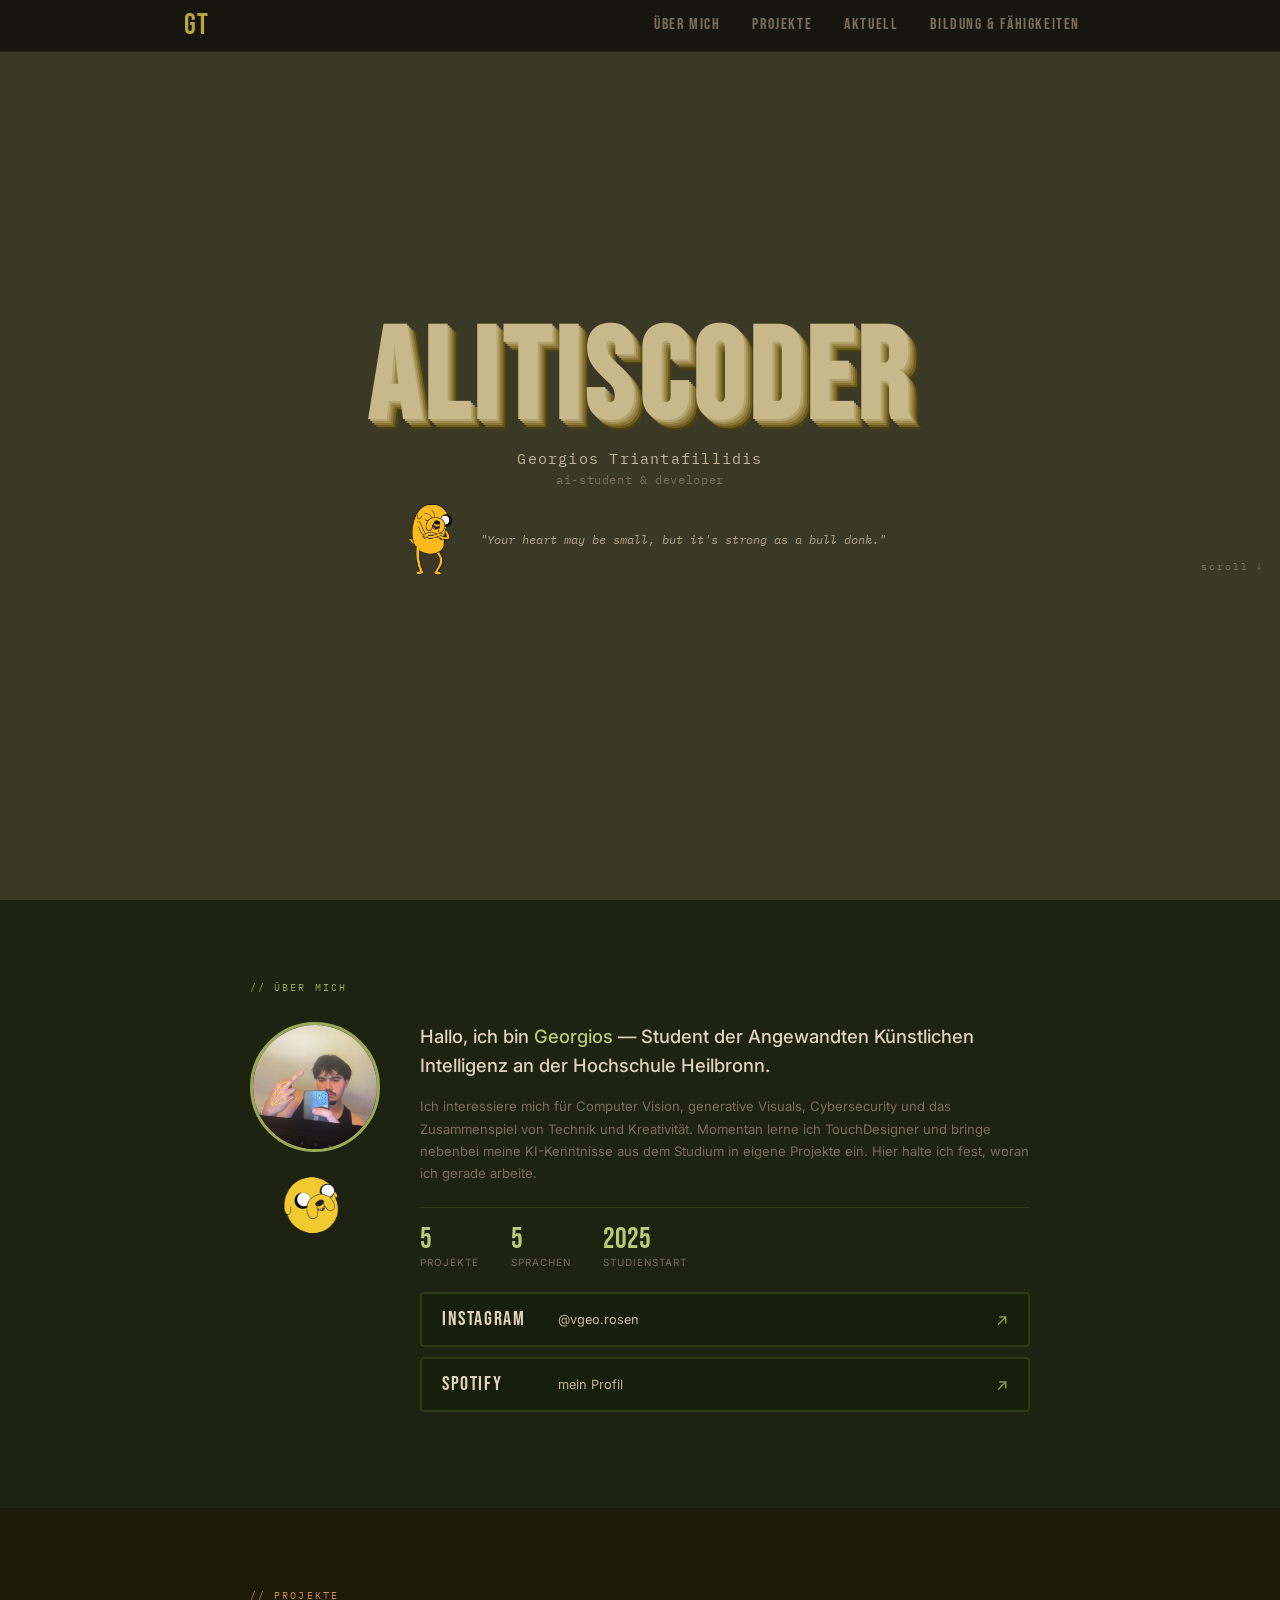
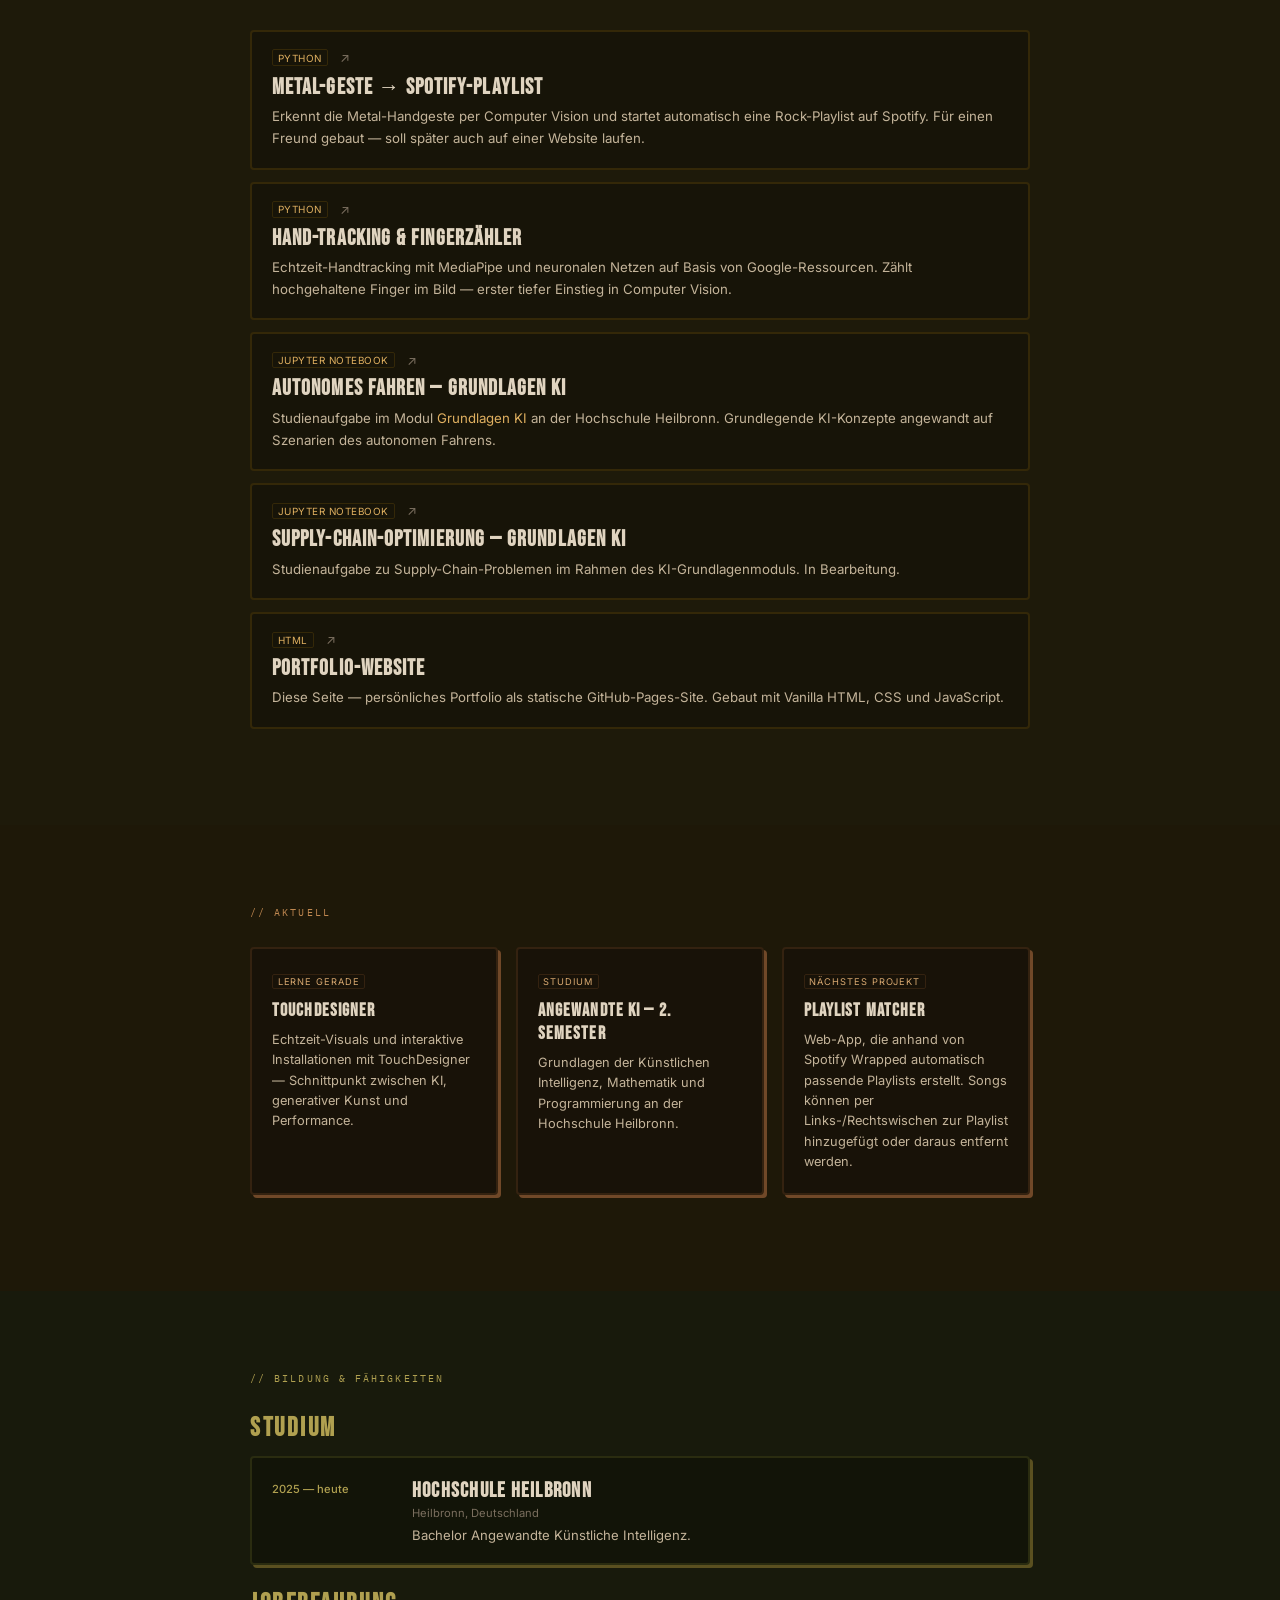
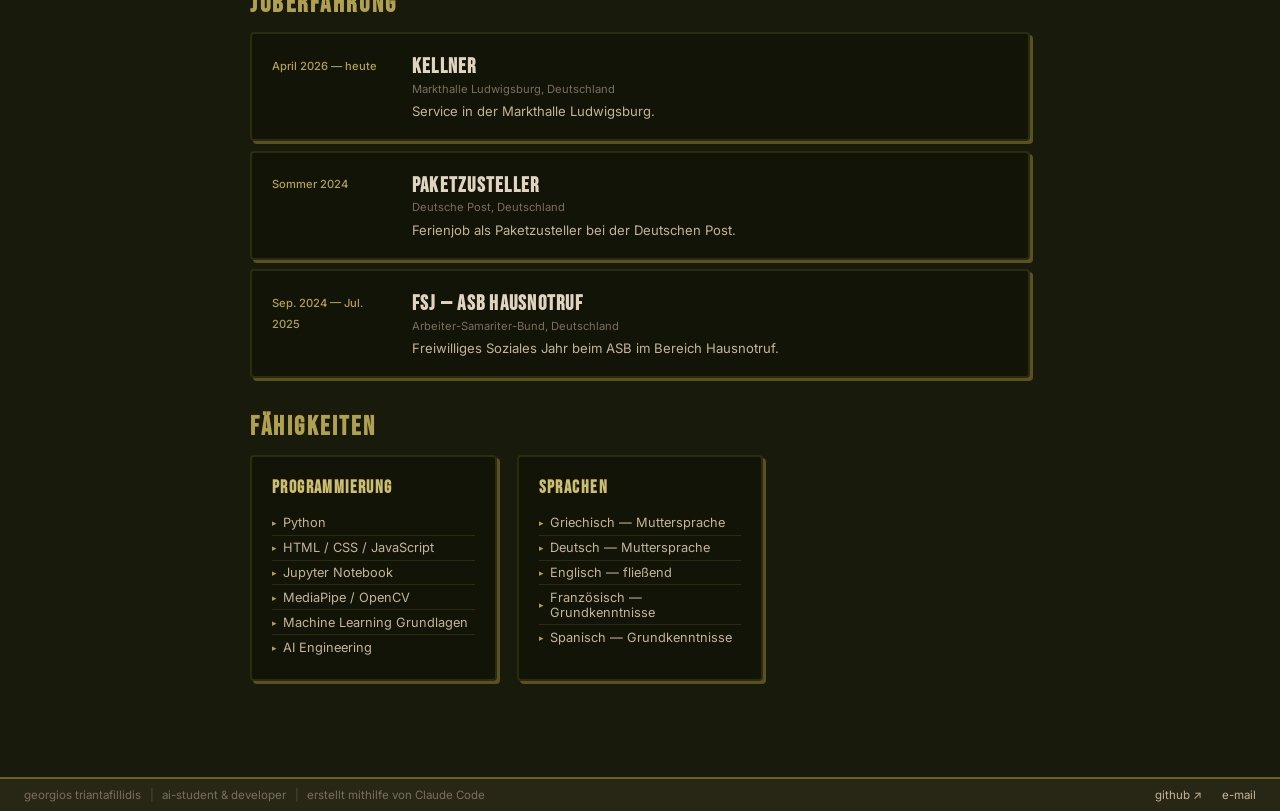
==== index.html @ d6de18a5 "Redesign: scrollable layout, scratch card hero, updated content" ====
<!DOCTYPE html>
<html lang="de">
<head>
  <meta charset="UTF-8" />
  <meta name="viewport" content="width=device-width, initial-scale=1.0" />
  <title>Georgios Triantafillidis</title>
  <link rel="preconnect" href="https://fonts.googleapis.com" />
  <link rel="preconnect" href="https://fonts.gstatic.com" crossorigin />
  <link href="https://fonts.googleapis.com/css2?family=Bebas+Neue&family=Inter:wght@400;500&family=IBM+Plex+Mono:ital,wght@0,400;0,500;1,400&display=swap" rel="stylesheet" />
  <link rel="stylesheet" href="style.css" />
</head>
<body>

  <!-- ── STICKY HEADER ── -->
  <header class="site-header" id="siteHeader">
    <div class="header-inner">
      <a href="#hero" class="header-brand">GT</a>
      <nav class="tab-nav">
        <a href="#about"    class="tab tab-about"    data-section="about">über mich</a>
        <a href="#projects" class="tab tab-projects" data-section="projects">projekte</a>
        <a href="#aktuell"  class="tab tab-aktuell"  data-section="aktuell">aktuell</a>
        <a href="#mehr"     class="tab tab-mehr"     data-section="mehr">Bildung &amp; Fähigkeiten</a>
      </nav>
    </div>
  </header>

  <!-- ── HERO ── -->
  <section class="hero-section" id="hero">
    <canvas class="scratch-canvas" id="scratchCanvas"></canvas>
    <h1 class="monogram">AlitisCoder</h1>
    <div class="hero-info">
      <p class="hero-name">Georgios Triantafillidis</p>
      <p class="hero-role">ai-student &amp; developer</p>
    </div>
    <div class="hero-jake">
      <img src="jake2.png" alt="Jake the Dog" class="jake-hero" />
      <p class="jake-quote" id="jakeQuote"></p>
    </div>
    <div class="scroll-hint">scroll ↓</div>
  </section>

  <!-- ── ÜBER MICH ── -->
  <section class="page-section" id="about" data-theme="about">
    <div class="section-inner">
      <span class="panel-label reveal">// über mich</span>
      <div class="panel-about-body reveal">
        <div class="about-avatar-wrap">
          <img src="IMG_7327.JPG" alt="Georgios Triantafillidis" class="avatar" />
          <img src="jake1.png" alt="Jake the Dog" class="jake-intro" />
        </div>
        <div class="about-text">
          <p class="lead">Hallo, ich bin <em>Georgios</em> — Student der Angewandten Künstlichen Intelligenz an der Hochschule Heilbronn.</p>
          <p class="sub">Ich interessiere mich für Computer Vision, generative Visuals, Cybersecurity und das Zusammenspiel von Technik und Kreativität. Momentan lerne ich TouchDesigner und bringe nebenbei meine KI-Kenntnisse aus dem Studium in eigene Projekte ein. Hier halte ich fest, woran ich gerade arbeite.</p>
          <div class="intro-stats">
            <div class="stat"><span class="stat-n">5</span><span class="stat-l">Projekte</span></div>
            <div class="stat"><span class="stat-n">5</span><span class="stat-l">Sprachen</span></div>
            <div class="stat"><span class="stat-n">2025</span><span class="stat-l">Studienstart</span></div>
          </div>
          <div class="socials-list">
            <a href="https://www.instagram.com/vgeo.rosen/" target="_blank" rel="noopener" class="social-link">
              <span class="social-platform">Instagram</span>
              <span class="social-handle">@vgeo.rosen</span>
              <span class="social-arrow">↗</span>
            </a>
            <a href="https://open.spotify.com/user/toai1z7cfvzip0fawmtq5ohlm" target="_blank" rel="noopener" class="social-link">
              <span class="social-platform">Spotify</span>
              <span class="social-handle">mein Profil</span>
              <span class="social-arrow">↗</span>
            </a>
          </div>
        </div>
      </div>
    </div>
  </section>

  <!-- ── PROJEKTE ── -->
  <section class="page-section" id="projects" data-theme="projects">
    <div class="section-inner">
      <span class="panel-label reveal">// projekte</span>
      <div class="panel-scroll">

        <article class="project reveal">
          <div class="project-meta">
            <span class="lang">Python</span>
            <a href="https://github.com/AlitisCoder/Metal-Gesture-to-Spotify-Playlist" target="_blank" rel="noopener" class="repo-link">↗</a>
          </div>
          <h3>Metal-Geste → Spotify-Playlist</h3>
          <p>Erkennt die Metal-Handgeste per Computer Vision und startet automatisch eine Rock-Playlist auf Spotify. Für einen Freund gebaut — soll später auch auf einer Website laufen.</p>
        </article>

        <article class="project reveal">
          <div class="project-meta">
            <span class="lang">Python</span>
            <a href="https://github.com/AlitisCoder/Hand-Tracking-and-Counting-Finger-held-up" target="_blank" rel="noopener" class="repo-link">↗</a>
          </div>
          <h3>Hand-Tracking &amp; Fingerzähler</h3>
          <p>Echtzeit-Handtracking mit MediaPipe und neuronalen Netzen auf Basis von Google-Ressourcen. Zählt hochgehaltene Finger im Bild — erster tiefer Einstieg in Computer Vision.</p>
        </article>

        <article class="project reveal">
          <div class="project-meta">
            <span class="lang">Jupyter Notebook</span>
            <a href="https://github.com/AlitisCoder/GrundlagenKI-Autonomes-Fahren" target="_blank" rel="noopener" class="repo-link">↗</a>
          </div>
          <h3>Autonomes Fahren — Grundlagen KI</h3>
          <p>Studienaufgabe im Modul <em>Grundlagen KI</em> an der Hochschule Heilbronn. Grundlegende KI-Konzepte angewandt auf Szenarien des autonomen Fahrens.</p>
        </article>

        <article class="project reveal">
          <div class="project-meta">
            <span class="lang">Jupyter Notebook</span>
            <a href="https://github.com/AlitisCoder/Grundlagen-KI-Supply-Chain-Aufgabe-" target="_blank" rel="noopener" class="repo-link">↗</a>
          </div>
          <h3>Supply-Chain-Optimierung — Grundlagen KI</h3>
          <p>Studienaufgabe zu Supply-Chain-Problemen im Rahmen des KI-Grundlagenmoduls. In Bearbeitung.</p>
        </article>

        <article class="project reveal">
          <div class="project-meta">
            <span class="lang">HTML</span>
            <a href="https://github.com/AlitisCoder/AlitisCoder.github.io" target="_blank" rel="noopener" class="repo-link">↗</a>
          </div>
          <h3>Portfolio-Website</h3>
          <p>Diese Seite — persönliches Portfolio als statische GitHub-Pages-Site. Gebaut mit Vanilla HTML, CSS und JavaScript.</p>
        </article>

      </div>
    </div>
  </section>

  <!-- ── AKTUELL ── -->
  <section class="page-section" id="aktuell" data-theme="aktuell">
    <div class="section-inner">
      <span class="panel-label reveal">// aktuell</span>
      <div class="aktuell-grid">

        <div class="aktuell-card reveal">
          <span class="aktuell-badge">lerne gerade</span>
          <h3>TouchDesigner</h3>
          <p>Echtzeit-Visuals und interaktive Installationen mit TouchDesigner — Schnittpunkt zwischen KI, generativer Kunst und Performance.</p>
        </div>

        <div class="aktuell-card reveal">
          <span class="aktuell-badge">studium</span>
          <h3>Angewandte KI — 2. Semester</h3>
          <p>Grundlagen der Künstlichen Intelligenz, Mathematik und Programmierung an der Hochschule Heilbronn.</p>
        </div>

        <div class="aktuell-card reveal">
          <span class="aktuell-badge">nächstes projekt</span>
          <h3>Playlist Matcher</h3>
          <p>Web-App, die anhand von Spotify Wrapped automatisch passende Playlists erstellt. Songs können per Links-/Rechtswischen zur Playlist hinzugefügt oder daraus entfernt werden.</p>
        </div>

      </div>
    </div>
  </section>

  <!-- ── MEHR ── -->
  <section class="page-section" id="mehr" data-theme="mehr">
    <div class="section-inner">
      <span class="panel-label reveal">// bildung &amp; fähigkeiten</span>

      <h2 class="section-title reveal">studium</h2>
      <div class="edu-entry reveal">
        <div class="edu-left"><span class="edu-year">2025 — heute</span></div>
        <div class="edu-right">
          <strong>Hochschule Heilbronn</strong>
          <span class="edu-location">Heilbronn, Deutschland</span>
          <p>Bachelor Angewandte Künstliche Intelligenz.</p>
        </div>
      </div>

      <h2 class="section-title reveal">joberfahrung</h2>
      <div class="job-list">

        <div class="edu-entry reveal">
          <div class="edu-left"><span class="edu-year">April 2026 — heute</span></div>
          <div class="edu-right">
            <strong>Kellner</strong>
            <span class="edu-location">Markthalle Ludwigsburg, Deutschland</span>
            <p>Service in der Markthalle Ludwigsburg.</p>
          </div>
        </div>

        <div class="edu-entry reveal">
          <div class="edu-left"><span class="edu-year">Sommer 2024</span></div>
          <div class="edu-right">
            <strong>Paketzusteller</strong>
            <span class="edu-location">Deutsche Post, Deutschland</span>
            <p>Ferienjob als Paketzusteller bei der Deutschen Post.</p>
          </div>
        </div>

        <div class="edu-entry reveal">
          <div class="edu-left"><span class="edu-year">Sep. 2024 — Jul. 2025</span></div>
          <div class="edu-right">
            <strong>FSJ — ASB Hausnotruf</strong>
            <span class="edu-location">Arbeiter-Samariter-Bund, Deutschland</span>
            <p>Freiwilliges Soziales Jahr beim ASB im Bereich Hausnotruf.</p>
          </div>
        </div>

      </div>

      <h2 class="section-title reveal">fähigkeiten</h2>
      <div class="skills-grid">
        <div class="skill-group reveal">
          <h4>programmierung</h4>
          <ul>
            <li>Python</li>
            <li>HTML / CSS / JavaScript</li>
            <li>Jupyter Notebook</li>
            <li>MediaPipe / OpenCV</li>
            <li>Machine Learning Grundlagen</li>
            <li>AI Engineering</li>
          </ul>
        </div>
        <div class="skill-group reveal">
          <h4>sprachen</h4>
          <ul>
            <li>Griechisch — Muttersprache</li>
            <li>Deutsch — Muttersprache</li>
            <li>Englisch — fließend</li>
            <li>Französisch — Grundkenntnisse</li>
            <li>Spanisch — Grundkenntnisse</li>
          </ul>
        </div>
      </div>

    </div>
  </section>

  <!-- ── FOOTER ── -->
  <footer class="site-footer">
    <span class="footer-name">georgios triantafillidis <span class="sep">|</span> ai-student &amp; developer <span class="sep">|</span> erstellt mithilfe von Claude Code</span>
    <div class="footer-links">
      <a href="https://github.com/AlitisCoder" target="_blank" rel="noopener">github ↗</a>
      <a href="mailto:geotrianta145@gmail.com">e-mail</a>
    </div>
  </footer>

  <script>
    // ── Scratch card ──
    const canvas  = document.getElementById('scratchCanvas');
    const ctx     = canvas.getContext('2d');
    let scratching = false;

    function resizeCanvas() {
      const hero = canvas.parentElement;
      canvas.width  = hero.offsetWidth;
      canvas.height = hero.offsetHeight;
      ctx.fillStyle = '#3b3925';
      ctx.fillRect(0, 0, canvas.width, canvas.height);
    }

    resizeCanvas();
    window.addEventListener('resize', resizeCanvas);

    function scratch(x, y) {
      ctx.globalCompositeOperation = 'destination-out';
      ctx.beginPath();
      ctx.arc(x, y, 38, 0, Math.PI * 2);
      ctx.fill();
    }

    function getPos(e) {
      const r = canvas.getBoundingClientRect();
      if (e.touches) return { x: e.touches[0].clientX - r.left, y: e.touches[0].clientY - r.top };
      return { x: e.clientX - r.left, y: e.clientY - r.top };
    }

    canvas.addEventListener('mousedown',  e => { scratching = true;  scratch(...Object.values(getPos(e))); });
    canvas.addEventListener('mousemove',  e => { if (scratching) scratch(...Object.values(getPos(e))); });
    canvas.addEventListener('mouseup',    () => scratching = false);
    canvas.addEventListener('mouseleave', () => scratching = false);
    canvas.addEventListener('touchstart', e => { e.preventDefault(); scratching = true;  scratch(...Object.values(getPos(e))); }, { passive: false });
    canvas.addEventListener('touchmove',  e => { e.preventDefault(); if (scratching) scratch(...Object.values(getPos(e))); }, { passive: false });
    canvas.addEventListener('touchend',   () => scratching = false);

    // ── Jake quotes ──
    const jakeQuotes = [
      "Dude, sucking at something is the first step to being sorta good at something.",
      "To live life you need problems. If you get everything you want the minute you want it, then what's the point of living?",
      "Homies help homies. Always.",
      "Being crazy is hard. You gotta focus on what's real, man.",
      "Bad biscuits make the baker broke, bro.",
      "I love food more than I love people.",
      "Just do whatever you want, man, as long as it comes from the inside.",
      "Now go sit in the corner and think about your life.",
      "Sometimes life is scary and dark. That is why we must find the light.",
      "You don't just read the poetry to understand it, you got to feel it.",
      "Your heart may be small, but it's strong as a bull donk.",
      "I know who I am, and I'll know what I want if and when it ever comes along.",
      "The unknown is where all the fun stuff happens.",
      "Don't be afraid to dream big.",
      "Always stay curious, my friend. The world is a weird and wonderful place.",
      "Sometimes, the best adventures are the ones you didn't plan.",
      "The imagination is a powerful tool. It can take you to places you've never been.",
      "I've always got room for ice cream.",
      "Adventure isn't about the destination; it's about the journey and the friends you make along the way.",
      "Logic is the magic of truth and the skeleton of reality.",
    ];

    let quoteIdx = Math.floor(Math.random() * jakeQuotes.length);
    const quoteEl = document.getElementById('jakeQuote');
    quoteEl.textContent = '"' + jakeQuotes[quoteIdx] + '"';

    quoteEl.addEventListener('click', () => {
      quoteEl.style.opacity = '0';
      setTimeout(() => {
        quoteIdx = (quoteIdx + 1) % jakeQuotes.length;
        quoteEl.textContent = '"' + jakeQuotes[quoteIdx] + '"';
        quoteEl.style.opacity = '1';
      }, 200);
    });

    // ── Header on scroll ──
    const header = document.getElementById('siteHeader');
    window.addEventListener('scroll', () => {
      header.classList.toggle('scrolled', window.scrollY > 40);
    }, { passive: true });

    // ── Active tab on scroll ──
    const sections = document.querySelectorAll('.page-section');
    const tabs = document.querySelectorAll('.tab[data-section]');

    function updateActiveTab() {
      const scrollY = window.scrollY;
      const offset  = header.offsetHeight + 80;
      let current   = '';
      sections.forEach(sec => {
        if (scrollY >= sec.offsetTop - offset) current = sec.id;
      });
      tabs.forEach(tab => tab.classList.toggle('active', tab.dataset.section === current));
    }

    window.addEventListener('scroll', updateActiveTab, { passive: true });

    // ── Scroll reveal ──
    const revealObserver = new IntersectionObserver((entries) => {
      entries.forEach(entry => {
        if (entry.isIntersecting) {
          entry.target.classList.add('visible');
          revealObserver.unobserve(entry.target);
        }
      });
    }, { threshold: 0.1, rootMargin: '0px 0px -40px 0px' });

    // Stagger siblings within each section
    document.querySelectorAll('.section-inner').forEach(inner => {
      inner.querySelectorAll('.reveal').forEach((el, i) => {
        el.style.transitionDelay = (i * 0.07) + 's';
        revealObserver.observe(el);
      });
    });

    // ── Jake click pop ──
    function popEl(el) {
      el.classList.remove('jake-popping');
      void el.offsetWidth;
      el.classList.add('jake-popping');
      el.addEventListener('animationend', () => el.classList.remove('jake-popping'), { once: true });
    }

    document.querySelector('.jake-hero').addEventListener('click', () => popEl(document.querySelector('.jake-hero')));

    const jakePanel = document.querySelector('.jake-intro');
    if (jakePanel) jakePanel.addEventListener('click', () => popEl(jakePanel));

    const avatar = document.querySelector('.avatar');
    if (avatar) {
      avatar.addEventListener('click', () => {
        avatar.classList.remove('avatar-popping');
        void avatar.offsetWidth;
        avatar.classList.add('avatar-popping');
        avatar.addEventListener('animationend', () => avatar.classList.remove('avatar-popping'), { once: true });
      });
    }
  </script>

</body>
</html>
---- style.css ----
/* ── Reset & base ── */
*, *::before, *::after { box-sizing: border-box; margin: 0; padding: 0; }

:root {
  --bg-shell:   #3b3925;
  --bg-footer:  #282716;
  --gold:       #b5a642;
  --gold-light: #d4bc70;
  --gold-dark:  #6b6028;
  --fg:         #e0d4c0;
  --fg-mute:    #c4b49a;
  --fg-dim:     #7a6e5e;
  --border:     #382e18;
  --mono:       'IBM Plex Mono', monospace;
  --display:    'Bebas Neue', sans-serif;
  --body:       'Inter', sans-serif;
  --header-h:   52px;
}

html {
  scroll-behavior: smooth;
  scroll-padding-top: var(--header-h);
}

body {
  font-family: var(--body);
  -webkit-font-smoothing: antialiased;
  background: var(--bg-shell);
}

/* ── Sticky header ── */
.site-header {
  position: sticky;
  top: 0;
  z-index: 100;
  height: var(--header-h);
  background: rgba(17, 15, 10, 0.82);
  backdrop-filter: blur(12px);
  -webkit-backdrop-filter: blur(12px);
  border-bottom: 1px solid rgba(181, 166, 66, 0.12);
  transition: background 0.3s, border-color 0.3s;
}

.site-header.scrolled {
  background: rgba(10, 8, 3, 0.97);
  border-bottom-color: var(--border);
}

.header-inner {
  max-width: 960px;
  margin: 0 auto;
  padding: 0 1.5rem;
  height: 100%;
  display: flex;
  align-items: center;
  justify-content: space-between;
}

.header-brand {
  font-family: var(--display);
  font-size: 1.85rem;
  line-height: 1;
  color: var(--gold);
  text-decoration: none;
  letter-spacing: 0.05em;
  transition: color 0.2s;
}

.header-brand:hover { color: var(--gold-light); }

.tab-nav {
  display: flex;
  align-items: stretch;
  height: 100%;
}

.tab {
  font-family: var(--display);
  font-size: 1rem;
  letter-spacing: 0.1em;
  text-decoration: none;
  padding: 0 1rem;
  color: var(--fg-dim);
  border-bottom: 3px solid transparent;
  display: flex;
  align-items: center;
  transition: color 0.2s, border-color 0.2s;
}

.tab:hover { color: var(--fg); }

.tab-about.active    { color: #9aaa58; border-color: #9aaa58; }
.tab-projects.active { color: #c89040; border-color: #c89040; }
.tab-aktuell.active  { color: #c08850; border-color: #c08850; }
.tab-mehr.active     { color: #b0a050; border-color: #b0a050; }

/* ── Hero section ── */
.hero-section {
  min-height: calc(100vh - var(--header-h));
  background: url('treehouse.jpg') center center / cover no-repeat;
  display: flex;
  flex-direction: column;
  align-items: center;
  justify-content: center;
  gap: 0.6rem;
  padding: 2rem 1rem 4rem;
  text-align: center;
  position: relative;
  cursor: crosshair;
}

.scratch-canvas {
  position: absolute;
  inset: 0;
  width: 100%;
  height: 100%;
  touch-action: none;
}

.hero-section > *:not(.scratch-canvas) {
  position: relative;
  z-index: 1;
}

.monogram {
  font-family: var(--display);
  font-size: clamp(3.2rem, 11vw, 8rem);
  line-height: 0.9;
  letter-spacing: 0.04em;
  color: #c8b88a;
  text-shadow:
    2px  2px 0 #b5a470,
    4px  4px 0 #9e8c52,
    6px  6px 0 #8a7535,
    8px  8px 0 #6b5c20,
    10px 10px 0 #4a3f10;
  user-select: none;
  pointer-events: none;
}

.hero-info {
  display: flex;
  flex-direction: column;
  gap: 0.2rem;
  margin-bottom: 0.4rem;
}

.hero-name {
  font-family: var(--mono);
  font-size: clamp(0.72rem, 2vw, 0.95rem);
  color: var(--fg-mute);
  letter-spacing: 0.08em;
}

.hero-role {
  font-family: var(--mono);
  font-size: clamp(0.6rem, 1.5vw, 0.78rem);
  color: var(--fg-dim);
  letter-spacing: 0.05em;
}

.hero-jake {
  display: flex;
  align-items: center;
  gap: 0.9rem;
  max-width: 520px;
}

.jake-hero {
  width: clamp(48px, 7vw, 72px);
  flex-shrink: 0;
  cursor: pointer;
  animation: float 5s ease-in-out infinite;
  transition: filter 0.2s;
}

.jake-hero:hover { filter: brightness(1.15); }

.jake-quote {
  font-family: var(--mono);
  font-size: clamp(0.6rem, 1.2vw, 0.78rem);
  color: var(--fg-mute);
  font-style: italic;
  line-height: 1.45;
  cursor: pointer;
  transition: opacity 0.2s;
  opacity: 0.85;
  text-align: left;
}

.jake-quote:hover { opacity: 1; }

.scroll-hint {
  position: absolute;
  bottom: 1.5rem;
  left: 50%;
  transform: translateX(-50%);
  font-family: var(--mono);
  font-size: 0.63rem;
  color: var(--fg-dim);
  letter-spacing: 0.18em;
  pointer-events: none;
  animation: bounce-hint 2.5s ease-in-out infinite;
}

@keyframes bounce-hint {
  0%, 100% { transform: translateX(-50%) translateY(0);   opacity: 0.45; }
  50%       { transform: translateX(-50%) translateY(7px); opacity: 0.9;  }
}

/* ── Page sections ── */
.page-section {
  padding: 5rem 1.5rem 6rem;
}

.section-inner {
  max-width: 780px;
  margin: 0 auto;
}

.page-section[data-theme="about"] {
  background: #1e2210;
  --panel-accent:       #9aaa58;
  --panel-accent-light: #baca78;
  --panel-accent-dark:  #4a5420;
  --panel-border:       #2e3818;
  --panel-bg-card:      #171e0c;
}

.page-section[data-theme="projects"] {
  background: #1e1a0a;
  --panel-accent:       #c89040;
  --panel-accent-light: #e0b060;
  --panel-accent-dark:  #6e4e18;
  --panel-border:       #342808;
  --panel-bg-card:      #171408;
}

.page-section[data-theme="aktuell"] {
  background: #1e1808;
  --panel-accent:       #c08850;
  --panel-accent-light: #d8a870;
  --panel-accent-dark:  #704828;
  --panel-border:       #342210;
  --panel-bg-card:      #181208;
}

.page-section[data-theme="mehr"] {
  background: #181a0c;
  --panel-accent:       #b0a050;
  --panel-accent-light: #cebe70;
  --panel-accent-dark:  #5a5020;
  --panel-border:       #2a2c10;
  --panel-bg-card:      #121408;
}

/* ── Footer ── */
.site-footer {
  background: var(--bg-footer);
  border-top: 2px solid var(--gold-dark);
  padding: 0.55rem 1.5rem;
  display: flex;
  align-items: center;
  justify-content: space-between;
  font-size: 0.72rem;
  color: var(--fg-dim);
}

.footer-name .sep { opacity: 0.5; margin: 0 0.35rem; }

.footer-links { display: flex; gap: 1.25rem; }

.footer-links a {
  color: var(--fg-mute);
  text-decoration: none;
  transition: color 0.15s;
}

.footer-links a:hover { color: var(--gold-light); }

/* ── Section label ── */
.panel-label {
  display: block;
  font-size: 0.65rem;
  letter-spacing: 0.2em;
  text-transform: uppercase;
  color: var(--panel-accent);
  margin-bottom: 1.75rem;
  font-family: var(--mono);
}

/* ── About ── */
.panel-about-body {
  display: flex;
  gap: 2.5rem;
  align-items: flex-start;
}

.about-avatar-wrap {
  flex-shrink: 0;
  display: flex;
  flex-direction: column;
  align-items: center;
  gap: 0.75rem;
}

.avatar {
  width: 130px;
  height: 130px;
  object-fit: cover;
  border-radius: 50%;
  border: 3px solid var(--panel-accent);
  cursor: pointer;
  transition: transform 0.2s, border-color 0.2s;
}

.avatar:hover {
  transform: scale(1.07);
  border-color: var(--panel-accent-light);
}

.jake-intro {
  width: 100px;
  cursor: pointer;
  animation: float 5s ease-in-out infinite;
  transition: transform 0.2s;
}

.jake-intro:hover { transform: scale(1.12) rotate(3deg); }

.about-text { flex: 1; }

.lead {
  font-size: 1.15rem;
  line-height: 1.6;
  color: var(--fg);
  font-weight: 500;
  margin-bottom: 0.9rem;
}

.lead em { color: var(--panel-accent-light); font-style: normal; }

.sub {
  font-size: 0.82rem;
  color: var(--fg-dim);
  line-height: 1.7;
}

.intro-stats {
  display: flex;
  gap: 2rem;
  margin-top: 1.4rem;
  padding-top: 1.1rem;
  border-top: 1px solid var(--panel-border);
}

.stat { display: flex; flex-direction: column; gap: 0.1rem; cursor: default; }

.stat-n {
  font-family: var(--display);
  font-size: 1.8rem;
  color: var(--panel-accent-light);
  line-height: 1;
}

.stat-l {
  font-size: 0.62rem;
  color: var(--fg-dim);
  text-transform: uppercase;
  letter-spacing: 0.1em;
}

.socials-list {
  display: flex;
  flex-direction: column;
  gap: 0.6rem;
  margin-top: 1.5rem;
}

.social-link {
  display: flex;
  align-items: center;
  gap: 1rem;
  padding: 0.85rem 1.25rem;
  background: var(--panel-bg-card);
  border: 2px solid var(--panel-border);
  border-radius: 4px;
  text-decoration: none;
  transition: border-color 0.15s, box-shadow 0.15s, transform 0.12s;
}

.social-link:hover {
  border-color: var(--panel-accent);
  box-shadow: 4px 4px 0 var(--panel-accent-dark);
  transform: translate(-1px, -1px);
}

.social-platform {
  font-family: var(--display);
  font-size: 1.25rem;
  letter-spacing: 0.08em;
  color: var(--fg);
  min-width: 100px;
}

.social-handle { font-size: 0.8rem; color: var(--fg-mute); flex: 1; }
.social-arrow  { font-size: 1rem; color: var(--panel-accent); }

/* ── Projects ── */
.panel-scroll { display: flex; flex-direction: column; gap: 0.75rem; }

.project {
  padding: 1.1rem 1.25rem;
  background: var(--panel-bg-card);
  border: 2px solid var(--panel-border);
  border-radius: 4px;
  transition: border-color 0.15s, box-shadow 0.15s, transform 0.12s;
}

.project:hover {
  border-color: var(--panel-accent);
  box-shadow: 4px 4px 0 var(--panel-accent-dark);
  transform: translate(-1px, -1px);
}

.project-meta {
  display: flex;
  align-items: center;
  gap: 0.75rem;
  margin-bottom: 0.5rem;
}

.lang {
  font-size: 0.62rem;
  color: var(--panel-accent-light);
  border: 1px solid var(--panel-border);
  padding: 0.12em 0.5em;
  border-radius: 2px;
  letter-spacing: 0.05em;
  text-transform: uppercase;
}

.repo-link {
  font-size: 0.8rem;
  color: var(--fg-dim);
  text-decoration: none;
  transition: color 0.15s;
}

.repo-link:hover { color: var(--panel-accent-light); }

.project h3 {
  font-family: var(--display);
  font-size: 1.35rem;
  letter-spacing: 0.05em;
  color: var(--fg);
  margin-bottom: 0.4rem;
}

.project p { font-size: 0.83rem; color: var(--fg-mute); line-height: 1.65; }
.project p em { color: var(--panel-accent-light); font-style: normal; }

/* ── Aktuell ── */
.aktuell-grid {
  display: grid;
  grid-template-columns: repeat(auto-fill, minmax(200px, 1fr));
  gap: 1.1rem;
}

.aktuell-card {
  padding: 1.25rem;
  background: var(--panel-bg-card);
  border: 2px solid var(--panel-border);
  border-radius: 4px;
  box-shadow: 3px 3px 0 var(--panel-accent-dark);
  transition: border-color 0.15s, box-shadow 0.15s, transform 0.12s;
}

.aktuell-card:hover {
  border-color: var(--panel-accent);
  box-shadow: 5px 5px 0 var(--panel-accent-dark);
  transform: translate(-1px, -1px);
}

.aktuell-badge {
  display: inline-block;
  font-size: 0.58rem;
  text-transform: uppercase;
  letter-spacing: 0.1em;
  color: var(--panel-accent-light);
  border: 1px solid var(--panel-border);
  padding: 0.12em 0.5em;
  border-radius: 2px;
  margin-bottom: 0.65rem;
}

.aktuell-card h3 {
  font-family: var(--display);
  font-size: 1.15rem;
  color: var(--fg);
  margin-bottom: 0.45rem;
  letter-spacing: 0.06em;
}

.aktuell-card p { font-size: 0.8rem; color: var(--fg-mute); line-height: 1.6; }

/* ── Mehr ── */
.section-title {
  font-family: var(--display);
  font-size: 1.6rem;
  letter-spacing: 0.1em;
  color: var(--panel-accent);
  margin: 1.5rem 0 0.75rem;
}

.section-title:first-child { margin-top: 0; }

.edu-entry {
  display: grid;
  grid-template-columns: 120px 1fr;
  gap: 1.25rem;
  padding: 1.25rem;
  background: var(--panel-bg-card);
  border: 2px solid var(--panel-border);
  border-radius: 4px;
  box-shadow: 3px 3px 0 var(--panel-accent-dark);
  transition: border-color 0.15s, box-shadow 0.15s, transform 0.12s;
  margin-bottom: 0.6rem;
}

.edu-entry:hover {
  border-color: var(--panel-accent);
  box-shadow: 5px 5px 0 var(--panel-accent-dark);
  transform: translate(-1px, -1px);
}

.edu-year {
  font-size: 0.7rem;
  color: var(--panel-accent);
  padding-top: 0.15rem;
  font-weight: 500;
  line-height: 1.4;
}

.edu-right strong {
  display: block;
  font-family: var(--display);
  font-size: 1.3rem;
  letter-spacing: 0.06em;
  color: var(--fg);
  margin-bottom: 0.18rem;
}

.edu-location {
  display: block;
  font-size: 0.7rem;
  color: var(--fg-dim);
  margin-bottom: 0.45rem;
}

.edu-right p { font-size: 0.82rem; color: var(--fg-mute); }

.job-list { display: flex; flex-direction: column; }

.skills-grid {
  display: grid;
  grid-template-columns: repeat(auto-fill, minmax(200px, 1fr));
  gap: 1.25rem;
  margin-top: 0.25rem;
}

.skill-group {
  padding: 1.25rem;
  background: var(--panel-bg-card);
  border: 2px solid var(--panel-border);
  border-radius: 4px;
  box-shadow: 3px 3px 0 var(--panel-accent-dark);
  transition: border-color 0.15s, box-shadow 0.15s, transform 0.12s;
}

.skill-group:hover {
  border-color: var(--panel-accent);
  box-shadow: 5px 5px 0 var(--panel-accent-dark);
  transform: translate(-1px, -1px);
}

.skill-group h4 {
  font-family: var(--display);
  font-size: 1.1rem;
  letter-spacing: 0.08em;
  color: var(--panel-accent-light);
  margin-bottom: 0.8rem;
}

.skill-group ul { list-style: none; }

.skill-group li {
  font-size: 0.8rem;
  color: var(--fg-mute);
  padding: 0.28rem 0;
  border-bottom: 1px solid var(--panel-border);
  display: flex;
  align-items: center;
  gap: 0.4rem;
  transition: color 0.15s, transform 0.12s;
}

.skill-group li:hover { color: var(--panel-accent-light); transform: translateX(4px); }
.skill-group li:last-child { border-bottom: none; }

.skill-group li::before {
  content: '▸';
  color: var(--panel-accent);
  font-size: 0.58rem;
  flex-shrink: 0;
}

/* ── Scroll reveal ── */
.reveal {
  opacity: 0;
  transform: translateY(28px);
  transition: opacity 0.55s ease, transform 0.55s ease;
}

.reveal.visible {
  opacity: 1;
  transform: none;
}

/* ── Animations ── */
@keyframes float {
  0%, 100% { transform: translateY(0)     rotate(-2deg); }
  50%       { transform: translateY(-9px)  rotate(2deg);  }
}

@keyframes jake-pop {
  0%   { transform: translateY(0)     rotate(-2deg) scale(1);    filter: drop-shadow(0 0  0px transparent); }
  18%  { transform: translateY(-36px) rotate( 9deg) scale(1.18); filter: drop-shadow(0 0 10px var(--gold-light)); }
  40%  { transform: translateY(-22px) rotate(-7deg) scale(1.12); filter: drop-shadow(0 0 14px var(--gold-light)); }
  62%  { transform: translateY(-10px) rotate( 4deg) scale(1.06); filter: drop-shadow(0 0  8px var(--gold-light)); }
  80%  { transform: translateY( -4px) rotate(-2deg) scale(1.02); filter: drop-shadow(0 0  4px var(--gold-light)); }
  100% { transform: translateY(0)     rotate(-2deg) scale(1);    filter: drop-shadow(0 0  0px transparent); }
}

@keyframes avatar-pop {
  0%   { transform: scale(1);    border-color: var(--panel-accent); }
  40%  { transform: scale(1.15); border-color: var(--panel-accent-light); }
  70%  { transform: scale(0.97); }
  100% { transform: scale(1);    border-color: var(--panel-accent); }
}

.jake-popping   { animation: jake-pop   0.75s ease-out forwards !important; }
.avatar-popping { animation: avatar-pop 0.6s  ease-out forwards !important; }

/* ── Responsive ── */
@media (max-width: 600px) {
  :root { --header-h: 46px; }

  .tab { padding: 0 0.55rem; font-size: 0.82rem; }
  .header-brand { font-size: 1.5rem; }

  .page-section { padding: 3rem 1rem 4rem; }

  .panel-about-body { flex-direction: column; align-items: center; }
  .about-avatar-wrap { flex-direction: row; }

  .edu-entry { grid-template-columns: 1fr; gap: 0.4rem; }

  .site-footer { font-size: 0.65rem; }
  .footer-links { gap: 0.85rem; }
}
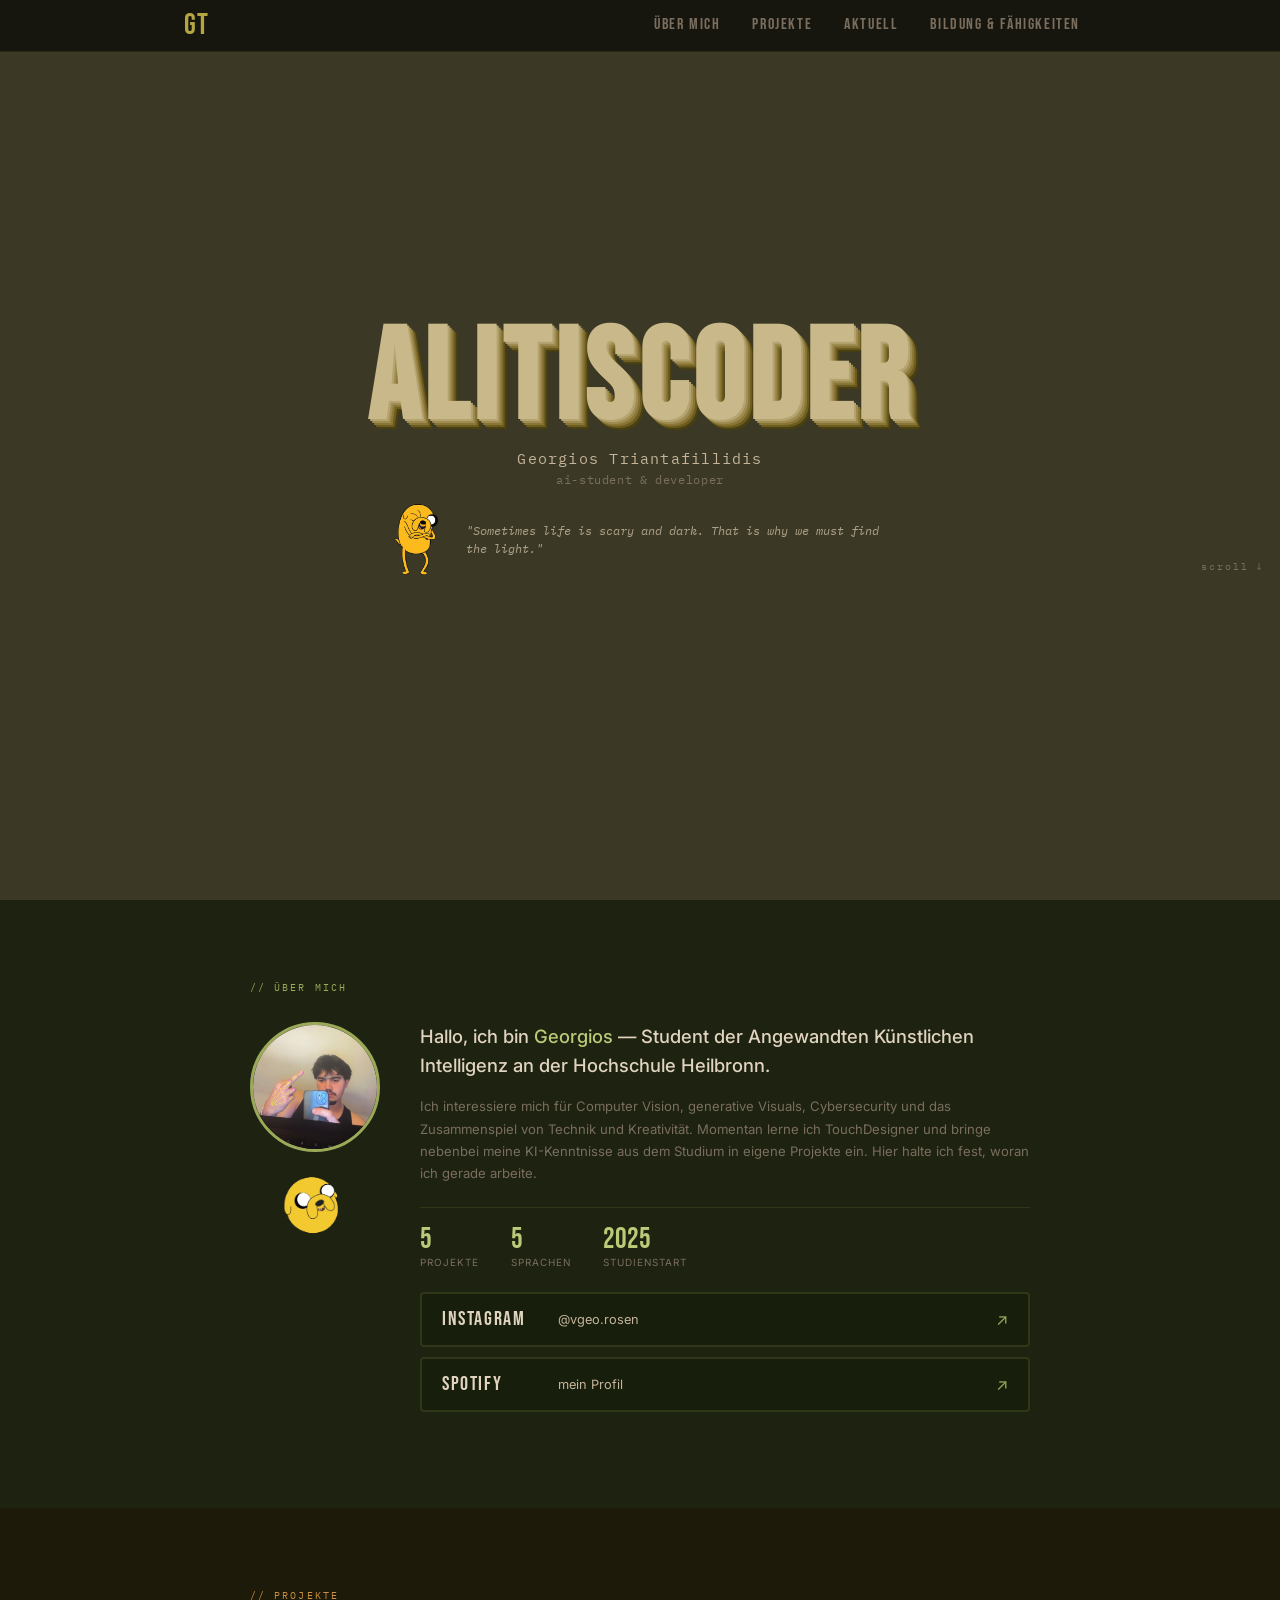
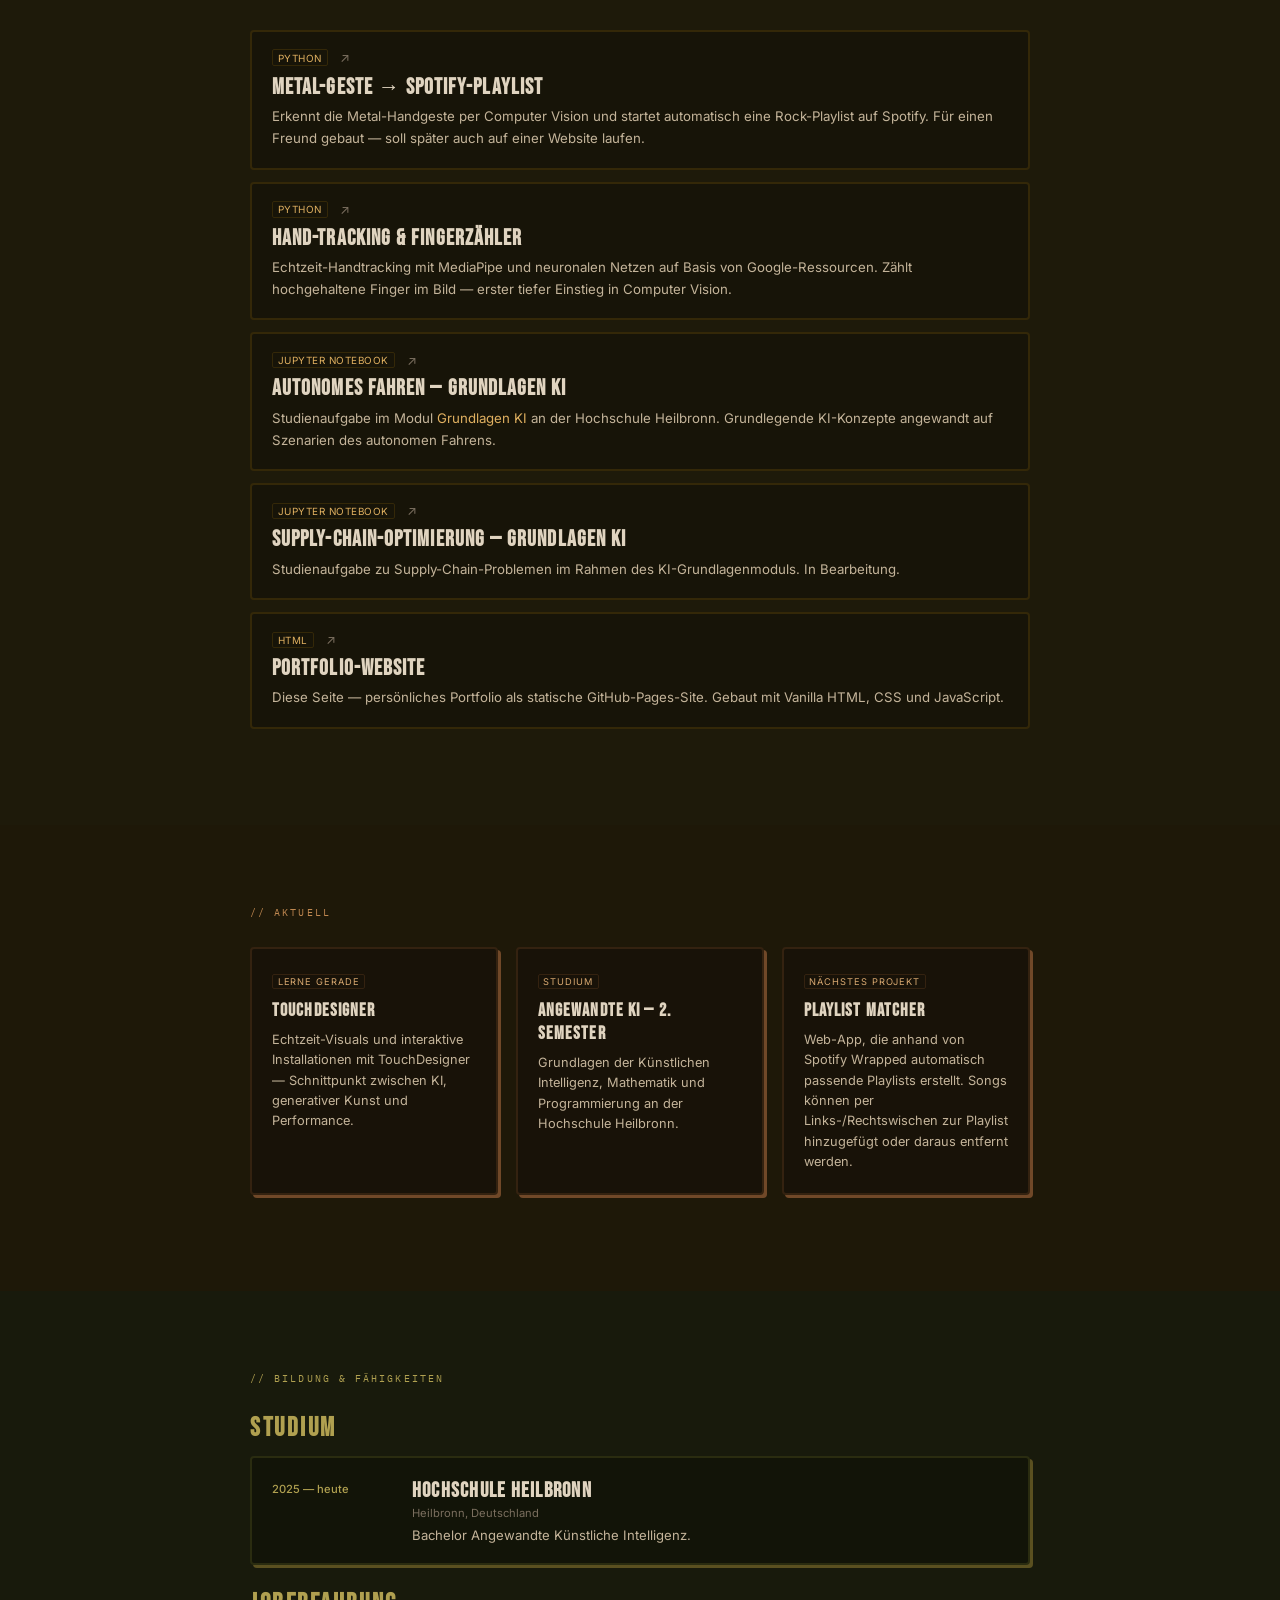
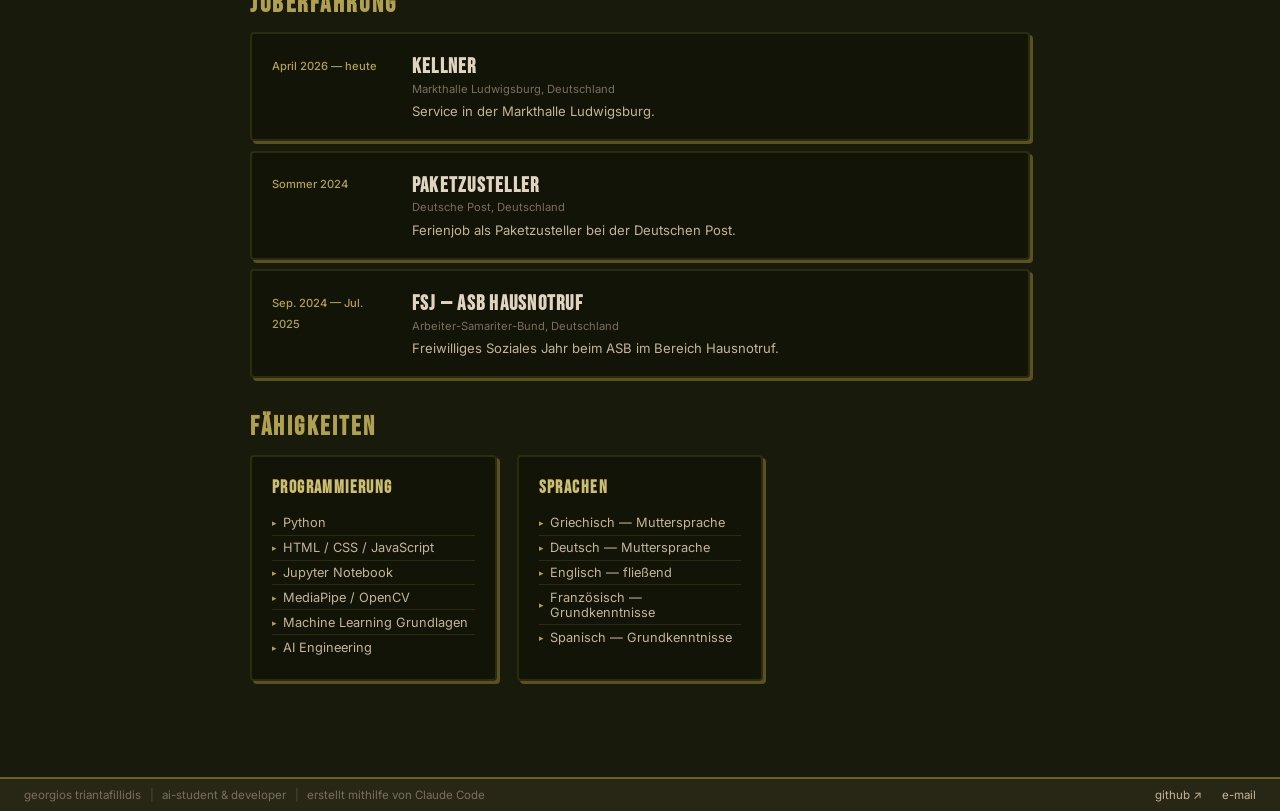
==== commit 925b4758: "Redesign: scrollable layout, scratch card hero, updated content" ====
--- a/index.html
+++ b/index.html
@@ -274,9 +274,31 @@
     canvas.addEventListener('mousemove',  e => { if (scratching) scratch(...Object.values(getPos(e))); });
     canvas.addEventListener('mouseup',    () => scratching = false);
     canvas.addEventListener('mouseleave', () => scratching = false);
-    canvas.addEventListener('touchstart', e => { e.preventDefault(); scratching = true;  scratch(...Object.values(getPos(e))); }, { passive: false });
-    canvas.addEventListener('touchmove',  e => { e.preventDefault(); if (scratching) scratch(...Object.values(getPos(e))); }, { passive: false });
-    canvas.addEventListener('touchend',   () => scratching = false);
+
+    let touchStartX = 0, touchStartY = 0, touchMode = 'unknown';
+
+    canvas.addEventListener('touchstart', e => {
+      const pos = getPos(e);
+      touchStartX = pos.x;
+      touchStartY = pos.y;
+      touchMode   = 'unknown';
+      scratching  = true;
+    }, { passive: true });
+
+    canvas.addEventListener('touchmove', e => {
+      if (!scratching) return;
+      const pos = getPos(e);
+      if (touchMode === 'unknown') {
+        const dx = Math.abs(pos.x - touchStartX);
+        const dy = Math.abs(pos.y - touchStartY);
+        touchMode = dy > dx * 1.5 ? 'scroll' : 'scratch';
+      }
+      if (touchMode === 'scroll') { scratching = false; return; }
+      e.preventDefault();
+      scratch(pos.x, pos.y);
+    }, { passive: false });
+
+    canvas.addEventListener('touchend', () => { scratching = false; touchMode = 'unknown'; });
 
     // ── Jake quotes ──
     const jakeQuotes = [
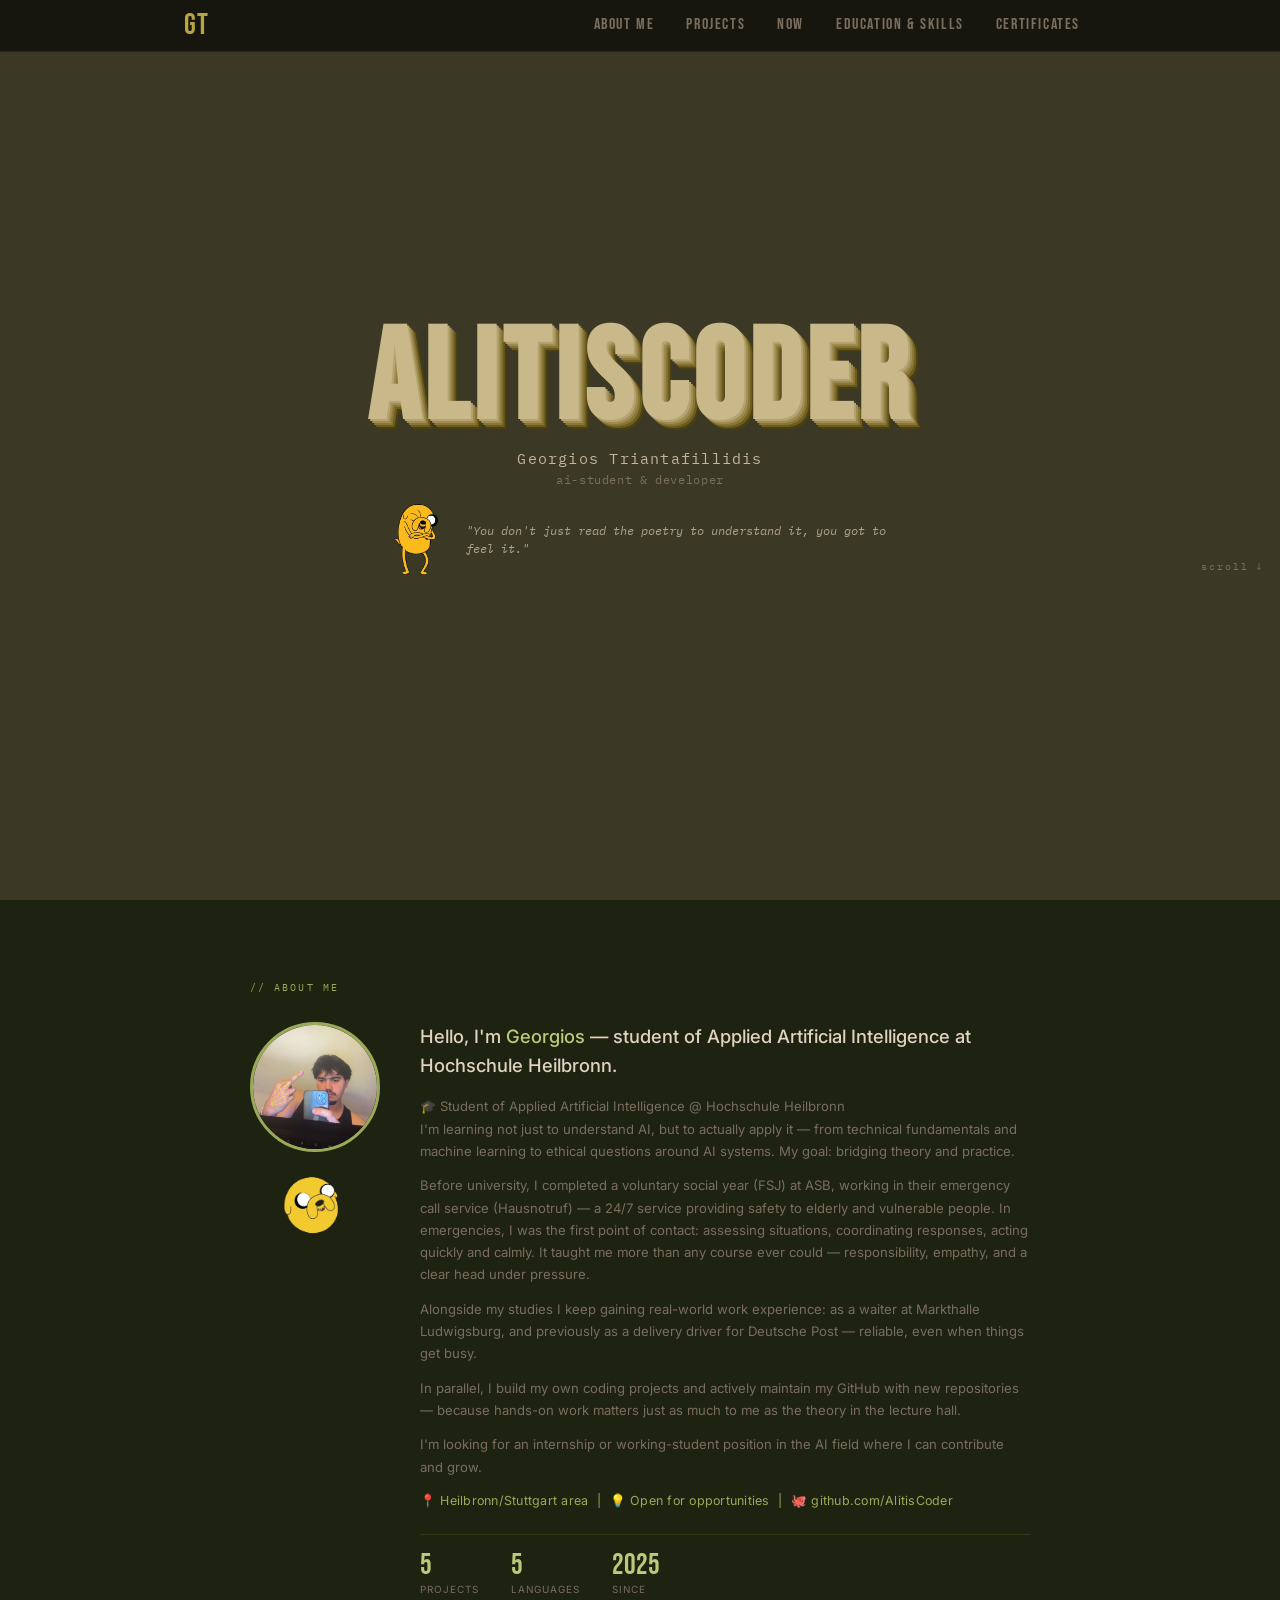
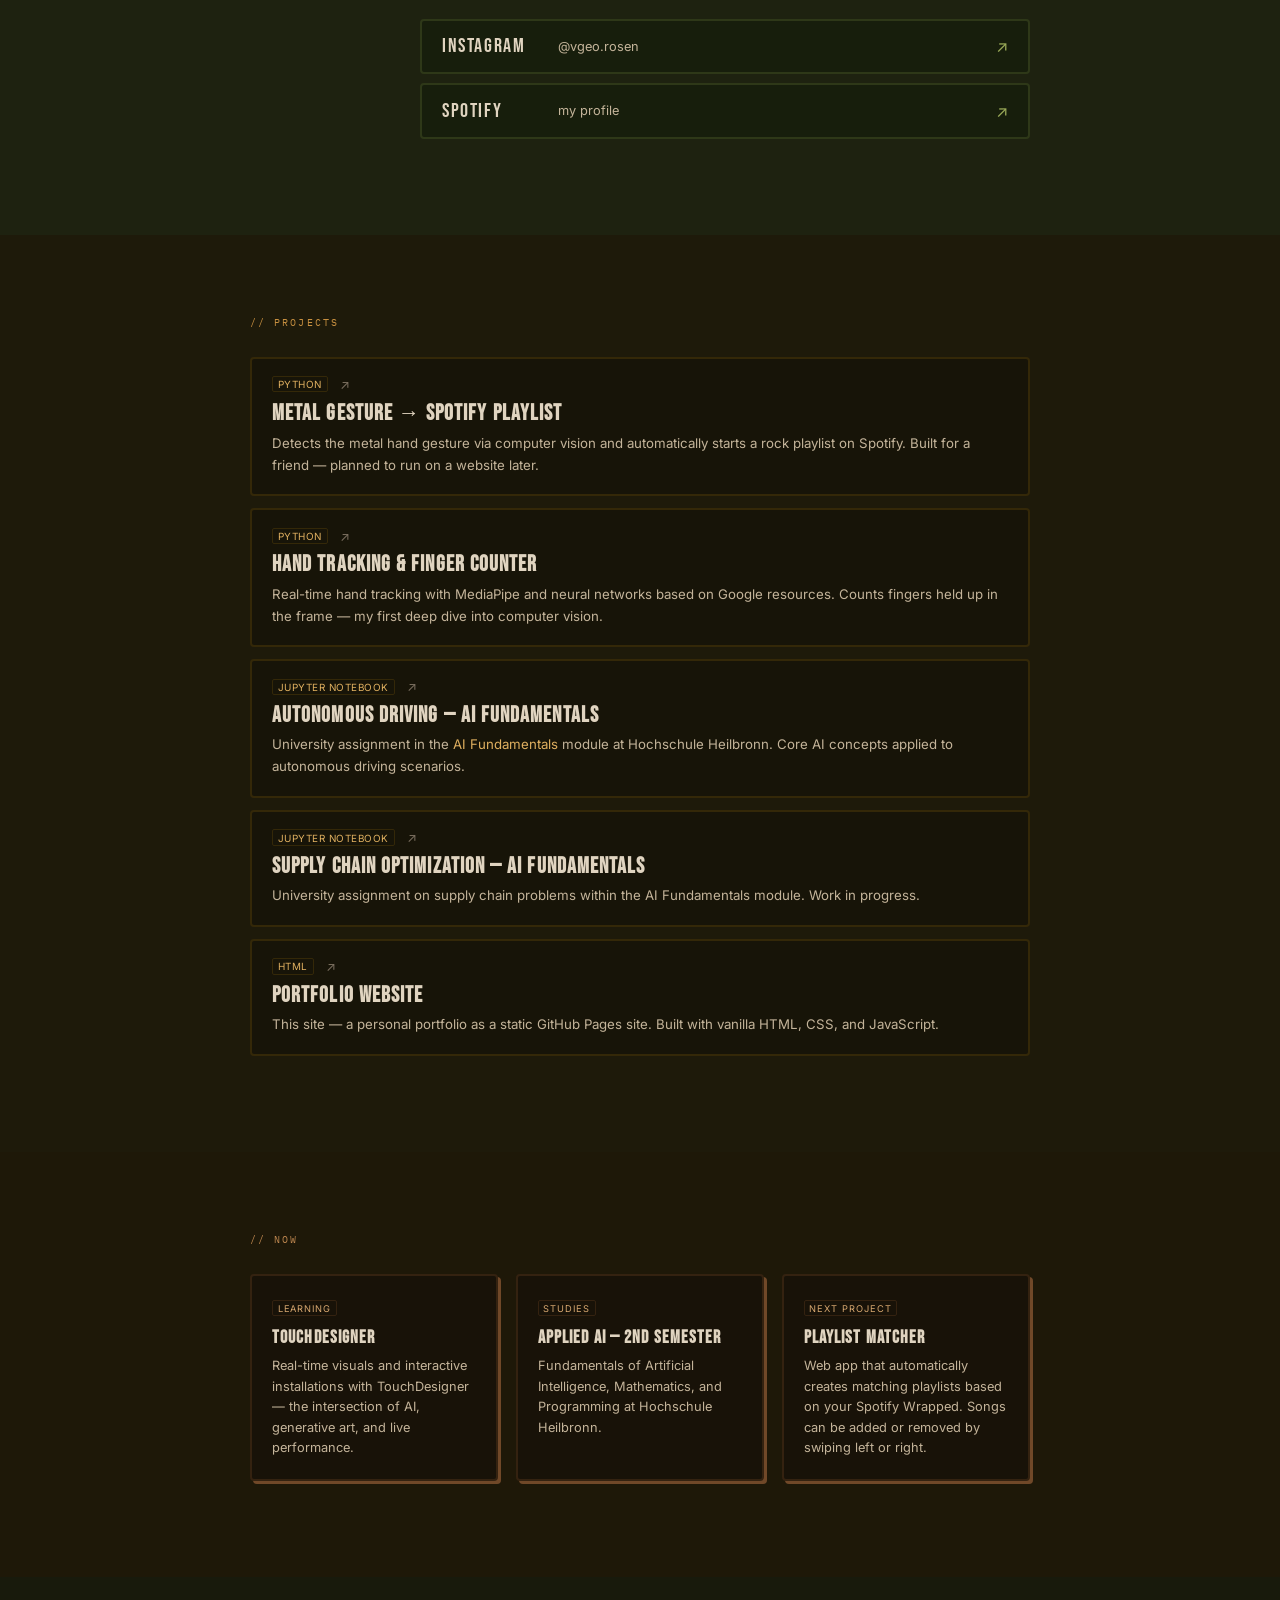
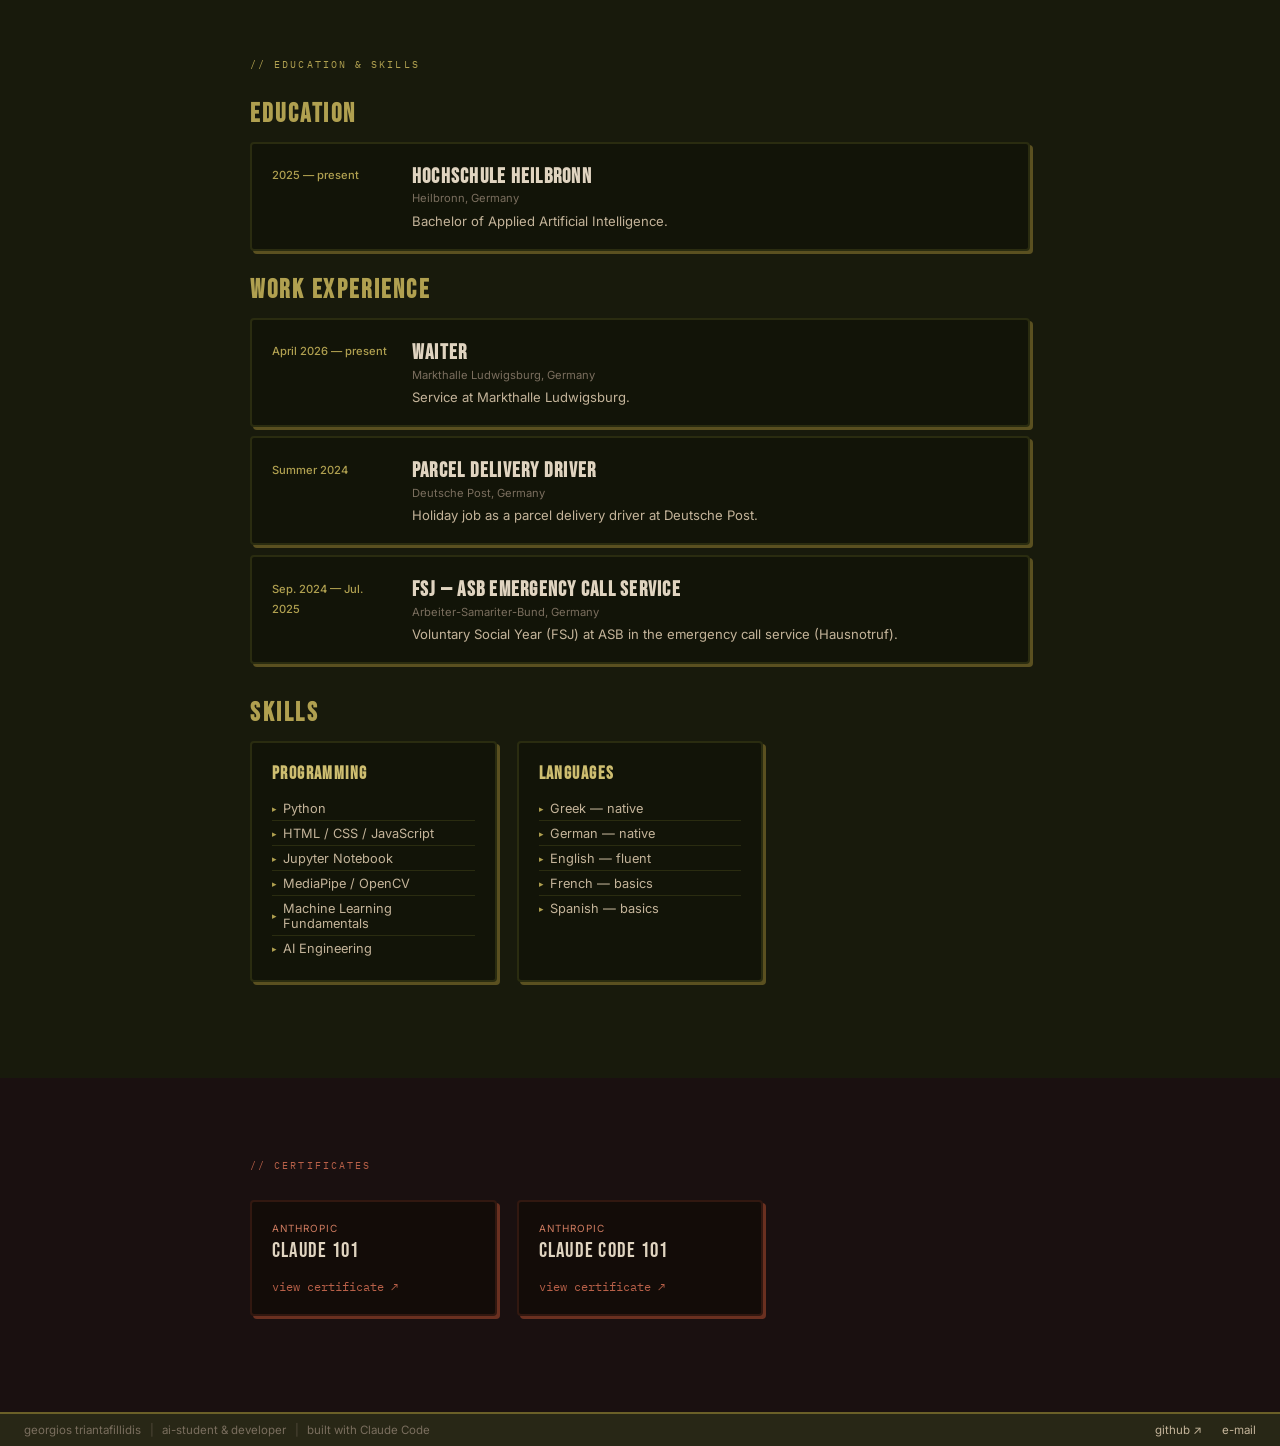
==== commit eaeb890d: "Translate site to English, add Anthropic certificates section - Translated all UI text from German t" ====
--- a/index.html
+++ b/index.html
@@ -1,5 +1,5 @@
 <!DOCTYPE html>
-<html lang="de">
+<html lang="en">
 <head>
   <meta charset="UTF-8" />
   <meta name="viewport" content="width=device-width, initial-scale=1.0" />
@@ -16,10 +16,11 @@
     <div class="header-inner">
       <a href="#hero" class="header-brand">GT</a>
       <nav class="tab-nav">
-        <a href="#about"    class="tab tab-about"    data-section="about">über mich</a>
-        <a href="#projects" class="tab tab-projects" data-section="projects">projekte</a>
-        <a href="#aktuell"  class="tab tab-aktuell"  data-section="aktuell">aktuell</a>
-        <a href="#mehr"     class="tab tab-mehr"     data-section="mehr">Bildung &amp; Fähigkeiten</a>
+        <a href="#about"    class="tab tab-about"    data-section="about">about me</a>
+        <a href="#projects" class="tab tab-projects" data-section="projects">projects</a>
+        <a href="#aktuell"  class="tab tab-aktuell"  data-section="aktuell">now</a>
+        <a href="#mehr"     class="tab tab-mehr"     data-section="mehr">Education &amp; Skills</a>
+        <a href="#certs"    class="tab tab-certs"    data-section="certs">certificates</a>
       </nav>
     </div>
   </header>
@@ -39,22 +40,27 @@
     <div class="scroll-hint">scroll ↓</div>
   </section>
 
-  <!-- ── ÜBER MICH ── -->
+  <!-- ── ABOUT ── -->
   <section class="page-section" id="about" data-theme="about">
     <div class="section-inner">
-      <span class="panel-label reveal">// über mich</span>
+      <span class="panel-label reveal">// about me</span>
       <div class="panel-about-body reveal">
         <div class="about-avatar-wrap">
           <img src="IMG_7327.JPG" alt="Georgios Triantafillidis" class="avatar" />
           <img src="jake1.png" alt="Jake the Dog" class="jake-intro" />
         </div>
         <div class="about-text">
-          <p class="lead">Hallo, ich bin <em>Georgios</em> — Student der Angewandten Künstlichen Intelligenz an der Hochschule Heilbronn.</p>
-          <p class="sub">Ich interessiere mich für Computer Vision, generative Visuals, Cybersecurity und das Zusammenspiel von Technik und Kreativität. Momentan lerne ich TouchDesigner und bringe nebenbei meine KI-Kenntnisse aus dem Studium in eigene Projekte ein. Hier halte ich fest, woran ich gerade arbeite.</p>
+          <p class="lead">Hello, I'm <em>Georgios</em> — student of Applied Artificial Intelligence at Hochschule Heilbronn.</p>
+          <p class="sub">🎓 Student of Applied Artificial Intelligence @ Hochschule Heilbronn<br>I'm learning not just to understand AI, but to actually apply it — from technical fundamentals and machine learning to ethical questions around AI systems. My goal: bridging theory and practice.</p>
+          <p class="sub">Before university, I completed a voluntary social year (FSJ) at ASB, working in their emergency call service (Hausnotruf) — a 24/7 service providing safety to elderly and vulnerable people. In emergencies, I was the first point of contact: assessing situations, coordinating responses, acting quickly and calmly. It taught me more than any course ever could — responsibility, empathy, and a clear head under pressure.</p>
+          <p class="sub">Alongside my studies I keep gaining real-world work experience: as a waiter at Markthalle Ludwigsburg, and previously as a delivery driver for Deutsche Post — reliable, even when things get busy.</p>
+          <p class="sub">In parallel, I build my own coding projects and actively maintain my GitHub with new repositories — because hands-on work matters just as much to me as the theory in the lecture hall.</p>
+          <p class="sub">I'm looking for an internship or working-student position in the AI field where I can contribute and grow.</p>
+          <p class="sub sub-meta">📍 Heilbronn/Stuttgart area &nbsp;|&nbsp; 💡 Open for opportunities &nbsp;|&nbsp; 🐙 github.com/AlitisCoder</p>
           <div class="intro-stats">
-            <div class="stat"><span class="stat-n">5</span><span class="stat-l">Projekte</span></div>
-            <div class="stat"><span class="stat-n">5</span><span class="stat-l">Sprachen</span></div>
-            <div class="stat"><span class="stat-n">2025</span><span class="stat-l">Studienstart</span></div>
+            <div class="stat"><span class="stat-n">5</span><span class="stat-l">Projects</span></div>
+            <div class="stat"><span class="stat-n">5</span><span class="stat-l">Languages</span></div>
+            <div class="stat"><span class="stat-n">2025</span><span class="stat-l">Since</span></div>
           </div>
           <div class="socials-list">
             <a href="https://www.instagram.com/vgeo.rosen/" target="_blank" rel="noopener" class="social-link">
@@ -64,7 +70,7 @@
             </a>
             <a href="https://open.spotify.com/user/toai1z7cfvzip0fawmtq5ohlm" target="_blank" rel="noopener" class="social-link">
               <span class="social-platform">Spotify</span>
-              <span class="social-handle">mein Profil</span>
+              <span class="social-handle">my profile</span>
               <span class="social-arrow">↗</span>
             </a>
           </div>
@@ -73,10 +79,10 @@
     </div>
   </section>
 
-  <!-- ── PROJEKTE ── -->
+  <!-- ── PROJECTS ── -->
   <section class="page-section" id="projects" data-theme="projects">
     <div class="section-inner">
-      <span class="panel-label reveal">// projekte</span>
+      <span class="panel-label reveal">// projects</span>
       <div class="panel-scroll">
 
         <article class="project reveal">
@@ -84,8 +90,8 @@
             <span class="lang">Python</span>
             <a href="https://github.com/AlitisCoder/Metal-Gesture-to-Spotify-Playlist" target="_blank" rel="noopener" class="repo-link">↗</a>
           </div>
-          <h3>Metal-Geste → Spotify-Playlist</h3>
-          <p>Erkennt die Metal-Handgeste per Computer Vision und startet automatisch eine Rock-Playlist auf Spotify. Für einen Freund gebaut — soll später auch auf einer Website laufen.</p>
+          <h3>Metal Gesture → Spotify Playlist</h3>
+          <p>Detects the metal hand gesture via computer vision and automatically starts a rock playlist on Spotify. Built for a friend — planned to run on a website later.</p>
         </article>
 
         <article class="project reveal">
@@ -93,8 +99,8 @@
             <span class="lang">Python</span>
             <a href="https://github.com/AlitisCoder/Hand-Tracking-and-Counting-Finger-held-up" target="_blank" rel="noopener" class="repo-link">↗</a>
           </div>
-          <h3>Hand-Tracking &amp; Fingerzähler</h3>
-          <p>Echtzeit-Handtracking mit MediaPipe und neuronalen Netzen auf Basis von Google-Ressourcen. Zählt hochgehaltene Finger im Bild — erster tiefer Einstieg in Computer Vision.</p>
+          <h3>Hand Tracking &amp; Finger Counter</h3>
+          <p>Real-time hand tracking with MediaPipe and neural networks based on Google resources. Counts fingers held up in the frame — my first deep dive into computer vision.</p>
         </article>
 
         <article class="project reveal">
@@ -102,8 +108,8 @@
             <span class="lang">Jupyter Notebook</span>
             <a href="https://github.com/AlitisCoder/GrundlagenKI-Autonomes-Fahren" target="_blank" rel="noopener" class="repo-link">↗</a>
           </div>
-          <h3>Autonomes Fahren — Grundlagen KI</h3>
-          <p>Studienaufgabe im Modul <em>Grundlagen KI</em> an der Hochschule Heilbronn. Grundlegende KI-Konzepte angewandt auf Szenarien des autonomen Fahrens.</p>
+          <h3>Autonomous Driving — AI Fundamentals</h3>
+          <p>University assignment in the <em>AI Fundamentals</em> module at Hochschule Heilbronn. Core AI concepts applied to autonomous driving scenarios.</p>
         </article>
 
         <article class="project reveal">
@@ -111,8 +117,8 @@
             <span class="lang">Jupyter Notebook</span>
             <a href="https://github.com/AlitisCoder/Grundlagen-KI-Supply-Chain-Aufgabe-" target="_blank" rel="noopener" class="repo-link">↗</a>
           </div>
-          <h3>Supply-Chain-Optimierung — Grundlagen KI</h3>
-          <p>Studienaufgabe zu Supply-Chain-Problemen im Rahmen des KI-Grundlagenmoduls. In Bearbeitung.</p>
+          <h3>Supply Chain Optimization — AI Fundamentals</h3>
+          <p>University assignment on supply chain problems within the AI Fundamentals module. Work in progress.</p>
         </article>
 
         <article class="project reveal">
@@ -120,120 +126,142 @@
             <span class="lang">HTML</span>
             <a href="https://github.com/AlitisCoder/AlitisCoder.github.io" target="_blank" rel="noopener" class="repo-link">↗</a>
           </div>
-          <h3>Portfolio-Website</h3>
-          <p>Diese Seite — persönliches Portfolio als statische GitHub-Pages-Site. Gebaut mit Vanilla HTML, CSS und JavaScript.</p>
+          <h3>Portfolio Website</h3>
+          <p>This site — a personal portfolio as a static GitHub Pages site. Built with vanilla HTML, CSS, and JavaScript.</p>
         </article>
 
       </div>
     </div>
   </section>
 
-  <!-- ── AKTUELL ── -->
+  <!-- ── NOW ── -->
   <section class="page-section" id="aktuell" data-theme="aktuell">
     <div class="section-inner">
-      <span class="panel-label reveal">// aktuell</span>
+      <span class="panel-label reveal">// now</span>
       <div class="aktuell-grid">
 
         <div class="aktuell-card reveal">
-          <span class="aktuell-badge">lerne gerade</span>
+          <span class="aktuell-badge">learning</span>
           <h3>TouchDesigner</h3>
-          <p>Echtzeit-Visuals und interaktive Installationen mit TouchDesigner — Schnittpunkt zwischen KI, generativer Kunst und Performance.</p>
+          <p>Real-time visuals and interactive installations with TouchDesigner — the intersection of AI, generative art, and live performance.</p>
         </div>
 
         <div class="aktuell-card reveal">
-          <span class="aktuell-badge">studium</span>
-          <h3>Angewandte KI — 2. Semester</h3>
-          <p>Grundlagen der Künstlichen Intelligenz, Mathematik und Programmierung an der Hochschule Heilbronn.</p>
+          <span class="aktuell-badge">studies</span>
+          <h3>Applied AI — 2nd Semester</h3>
+          <p>Fundamentals of Artificial Intelligence, Mathematics, and Programming at Hochschule Heilbronn.</p>
         </div>
 
         <div class="aktuell-card reveal">
-          <span class="aktuell-badge">nächstes projekt</span>
+          <span class="aktuell-badge">next project</span>
           <h3>Playlist Matcher</h3>
-          <p>Web-App, die anhand von Spotify Wrapped automatisch passende Playlists erstellt. Songs können per Links-/Rechtswischen zur Playlist hinzugefügt oder daraus entfernt werden.</p>
-        </div>
-
-      </div>
-    </div>
-  </section>
-
-  <!-- ── MEHR ── -->
+          <p>Web app that automatically creates matching playlists based on your Spotify Wrapped. Songs can be added or removed by swiping left or right.</p>
+        </div>
+
+      </div>
+    </div>
+  </section>
+
+  <!-- ── EDUCATION & SKILLS ── -->
   <section class="page-section" id="mehr" data-theme="mehr">
     <div class="section-inner">
-      <span class="panel-label reveal">// bildung &amp; fähigkeiten</span>
-
-      <h2 class="section-title reveal">studium</h2>
+      <span class="panel-label reveal">// education &amp; skills</span>
+
+      <h2 class="section-title reveal">education</h2>
       <div class="edu-entry reveal">
-        <div class="edu-left"><span class="edu-year">2025 — heute</span></div>
+        <div class="edu-left"><span class="edu-year">2025 — present</span></div>
         <div class="edu-right">
           <strong>Hochschule Heilbronn</strong>
-          <span class="edu-location">Heilbronn, Deutschland</span>
-          <p>Bachelor Angewandte Künstliche Intelligenz.</p>
-        </div>
-      </div>
-
-      <h2 class="section-title reveal">joberfahrung</h2>
+          <span class="edu-location">Heilbronn, Germany</span>
+          <p>Bachelor of Applied Artificial Intelligence.</p>
+        </div>
+      </div>
+
+      <h2 class="section-title reveal">work experience</h2>
       <div class="job-list">
 
         <div class="edu-entry reveal">
-          <div class="edu-left"><span class="edu-year">April 2026 — heute</span></div>
+          <div class="edu-left"><span class="edu-year">April 2026 — present</span></div>
           <div class="edu-right">
-            <strong>Kellner</strong>
-            <span class="edu-location">Markthalle Ludwigsburg, Deutschland</span>
-            <p>Service in der Markthalle Ludwigsburg.</p>
+            <strong>Waiter</strong>
+            <span class="edu-location">Markthalle Ludwigsburg, Germany</span>
+            <p>Service at Markthalle Ludwigsburg.</p>
           </div>
         </div>
 
         <div class="edu-entry reveal">
-          <div class="edu-left"><span class="edu-year">Sommer 2024</span></div>
+          <div class="edu-left"><span class="edu-year">Summer 2024</span></div>
           <div class="edu-right">
-            <strong>Paketzusteller</strong>
-            <span class="edu-location">Deutsche Post, Deutschland</span>
-            <p>Ferienjob als Paketzusteller bei der Deutschen Post.</p>
+            <strong>Parcel Delivery Driver</strong>
+            <span class="edu-location">Deutsche Post, Germany</span>
+            <p>Holiday job as a parcel delivery driver at Deutsche Post.</p>
           </div>
         </div>
 
         <div class="edu-entry reveal">
           <div class="edu-left"><span class="edu-year">Sep. 2024 — Jul. 2025</span></div>
           <div class="edu-right">
-            <strong>FSJ — ASB Hausnotruf</strong>
-            <span class="edu-location">Arbeiter-Samariter-Bund, Deutschland</span>
-            <p>Freiwilliges Soziales Jahr beim ASB im Bereich Hausnotruf.</p>
-          </div>
-        </div>
-
-      </div>
-
-      <h2 class="section-title reveal">fähigkeiten</h2>
+            <strong>FSJ — ASB Emergency Call Service</strong>
+            <span class="edu-location">Arbeiter-Samariter-Bund, Germany</span>
+            <p>Voluntary Social Year (FSJ) at ASB in the emergency call service (Hausnotruf).</p>
+          </div>
+        </div>
+
+      </div>
+
+      <h2 class="section-title reveal">skills</h2>
       <div class="skills-grid">
         <div class="skill-group reveal">
-          <h4>programmierung</h4>
+          <h4>programming</h4>
           <ul>
             <li>Python</li>
             <li>HTML / CSS / JavaScript</li>
             <li>Jupyter Notebook</li>
             <li>MediaPipe / OpenCV</li>
-            <li>Machine Learning Grundlagen</li>
+            <li>Machine Learning Fundamentals</li>
             <li>AI Engineering</li>
           </ul>
         </div>
         <div class="skill-group reveal">
-          <h4>sprachen</h4>
+          <h4>languages</h4>
           <ul>
-            <li>Griechisch — Muttersprache</li>
-            <li>Deutsch — Muttersprache</li>
-            <li>Englisch — fließend</li>
-            <li>Französisch — Grundkenntnisse</li>
-            <li>Spanisch — Grundkenntnisse</li>
+            <li>Greek — native</li>
+            <li>German — native</li>
+            <li>English — fluent</li>
+            <li>French — basics</li>
+            <li>Spanish — basics</li>
           </ul>
         </div>
       </div>
 
+    </div>
+  </section>
+
+  <!-- ── CERTIFICATES ── -->
+  <section class="page-section" id="certs" data-theme="certs">
+    <div class="section-inner">
+      <span class="panel-label reveal">// certificates</span>
+      <div class="cert-grid">
+
+        <a href="Claude101.pdf" target="_blank" rel="noopener" class="cert-card reveal">
+          <div class="cert-issuer">Anthropic</div>
+          <div class="cert-name">Claude 101</div>
+          <div class="cert-link">view certificate ↗</div>
+        </a>
+
+        <a href="ClaudeCode101.pdf" target="_blank" rel="noopener" class="cert-card reveal">
+          <div class="cert-issuer">Anthropic</div>
+          <div class="cert-name">Claude Code 101</div>
+          <div class="cert-link">view certificate ↗</div>
+        </a>
+
+      </div>
     </div>
   </section>
 
   <!-- ── FOOTER ── -->
   <footer class="site-footer">
-    <span class="footer-name">georgios triantafillidis <span class="sep">|</span> ai-student &amp; developer <span class="sep">|</span> erstellt mithilfe von Claude Code</span>
+    <span class="footer-name">georgios triantafillidis <span class="sep">|</span> ai-student &amp; developer <span class="sep">|</span> built with Claude Code</span>
     <div class="footer-links">
       <a href="https://github.com/AlitisCoder" target="_blank" rel="noopener">github ↗</a>
       <a href="mailto:geotrianta145@gmail.com">e-mail</a>
--- a/style.css
+++ b/style.css
@@ -93,6 +93,7 @@
 .tab-projects.active { color: #c89040; border-color: #c89040; }
 .tab-aktuell.active  { color: #c08850; border-color: #c08850; }
 .tab-mehr.active     { color: #b0a050; border-color: #b0a050; }
+.tab-certs.active    { color: #b86048; border-color: #b86048; }
 
 /* ── Hero section ── */
 .hero-section {
@@ -114,7 +115,7 @@
   inset: 0;
   width: 100%;
   height: 100%;
-  touch-action: none;
+  touch-action: pan-y;
 }
 
 .hero-section > *:not(.scratch-canvas) {
@@ -254,6 +255,15 @@
   --panel-bg-card:      #121408;
 }
 
+.page-section[data-theme="certs"] {
+  background: #1a1010;
+  --panel-accent:       #b86048;
+  --panel-accent-light: #d07c60;
+  --panel-accent-dark:  #6a3020;
+  --panel-border:       #321810;
+  --panel-bg-card:      #130c08;
+}
+
 /* ── Footer ── */
 .site-footer {
   background: var(--bg-footer);
@@ -344,6 +354,14 @@
   font-size: 0.82rem;
   color: var(--fg-dim);
   line-height: 1.7;
+  margin-bottom: 0.75rem;
+}
+
+.sub-meta {
+  margin-top: 0.25rem;
+  color: var(--panel-accent);
+  font-size: 0.78rem;
+  letter-spacing: 0.02em;
 }
 
 .intro-stats {
@@ -615,6 +633,56 @@
   flex-shrink: 0;
 }
 
+/* ── Certifications ── */
+.cert-grid {
+  display: grid;
+  grid-template-columns: repeat(auto-fill, minmax(200px, 1fr));
+  gap: 1.25rem;
+  margin-top: 0.25rem;
+}
+
+.cert-card {
+  display: flex;
+  flex-direction: column;
+  gap: 0.4rem;
+  padding: 1.25rem;
+  background: var(--panel-bg-card);
+  border: 2px solid var(--panel-border);
+  border-radius: 4px;
+  box-shadow: 3px 3px 0 var(--panel-accent-dark);
+  text-decoration: none;
+  transition: border-color 0.15s, box-shadow 0.15s, transform 0.12s;
+}
+
+.cert-card:hover {
+  border-color: var(--panel-accent);
+  box-shadow: 5px 5px 0 var(--panel-accent-dark);
+  transform: translate(-1px, -1px);
+}
+
+.cert-issuer {
+  font-size: 0.62rem;
+  text-transform: uppercase;
+  letter-spacing: 0.1em;
+  color: var(--panel-accent-light);
+}
+
+.cert-name {
+  font-family: var(--display);
+  font-size: 1.3rem;
+  letter-spacing: 0.06em;
+  color: var(--fg);
+  line-height: 1.1;
+}
+
+.cert-link {
+  margin-top: auto;
+  padding-top: 0.6rem;
+  font-size: 0.72rem;
+  color: var(--panel-accent);
+  font-family: var(--mono);
+}
+
 /* ── Scroll reveal ── */
 .reveal {
   opacity: 0;
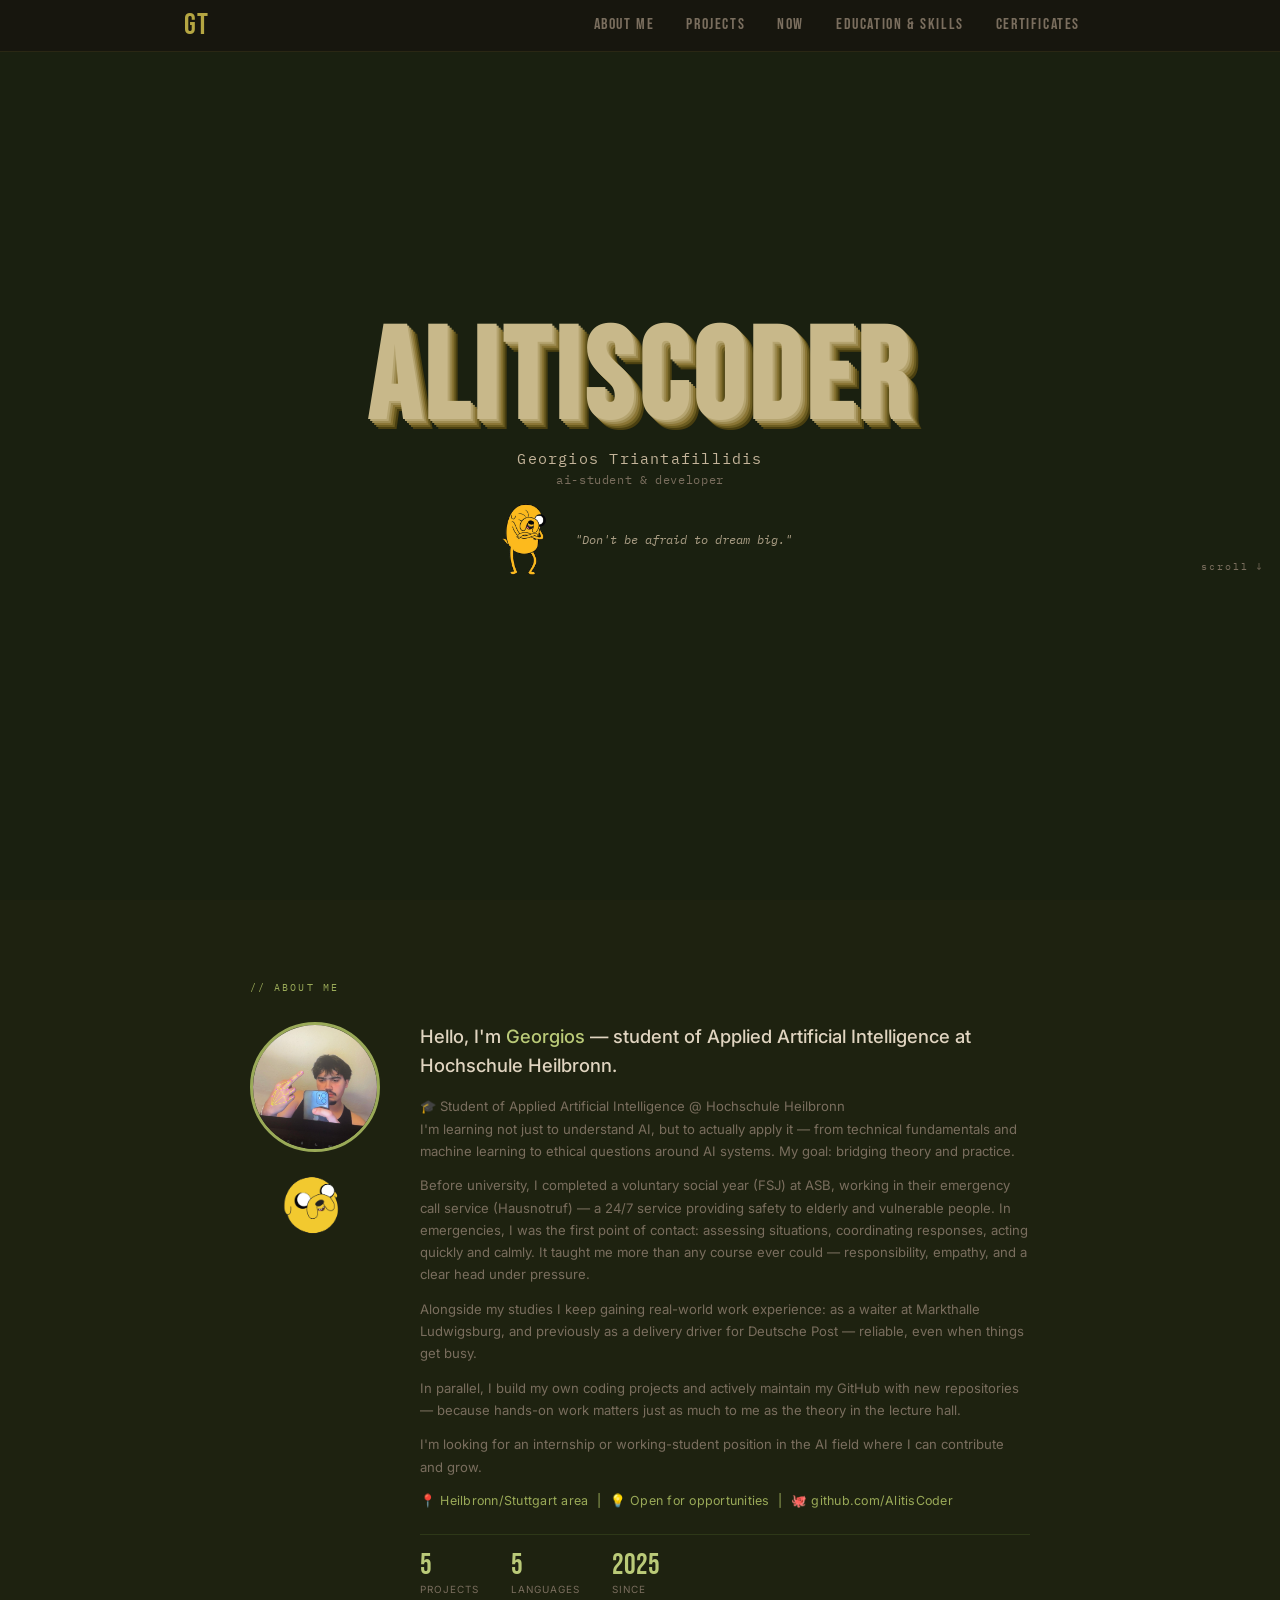
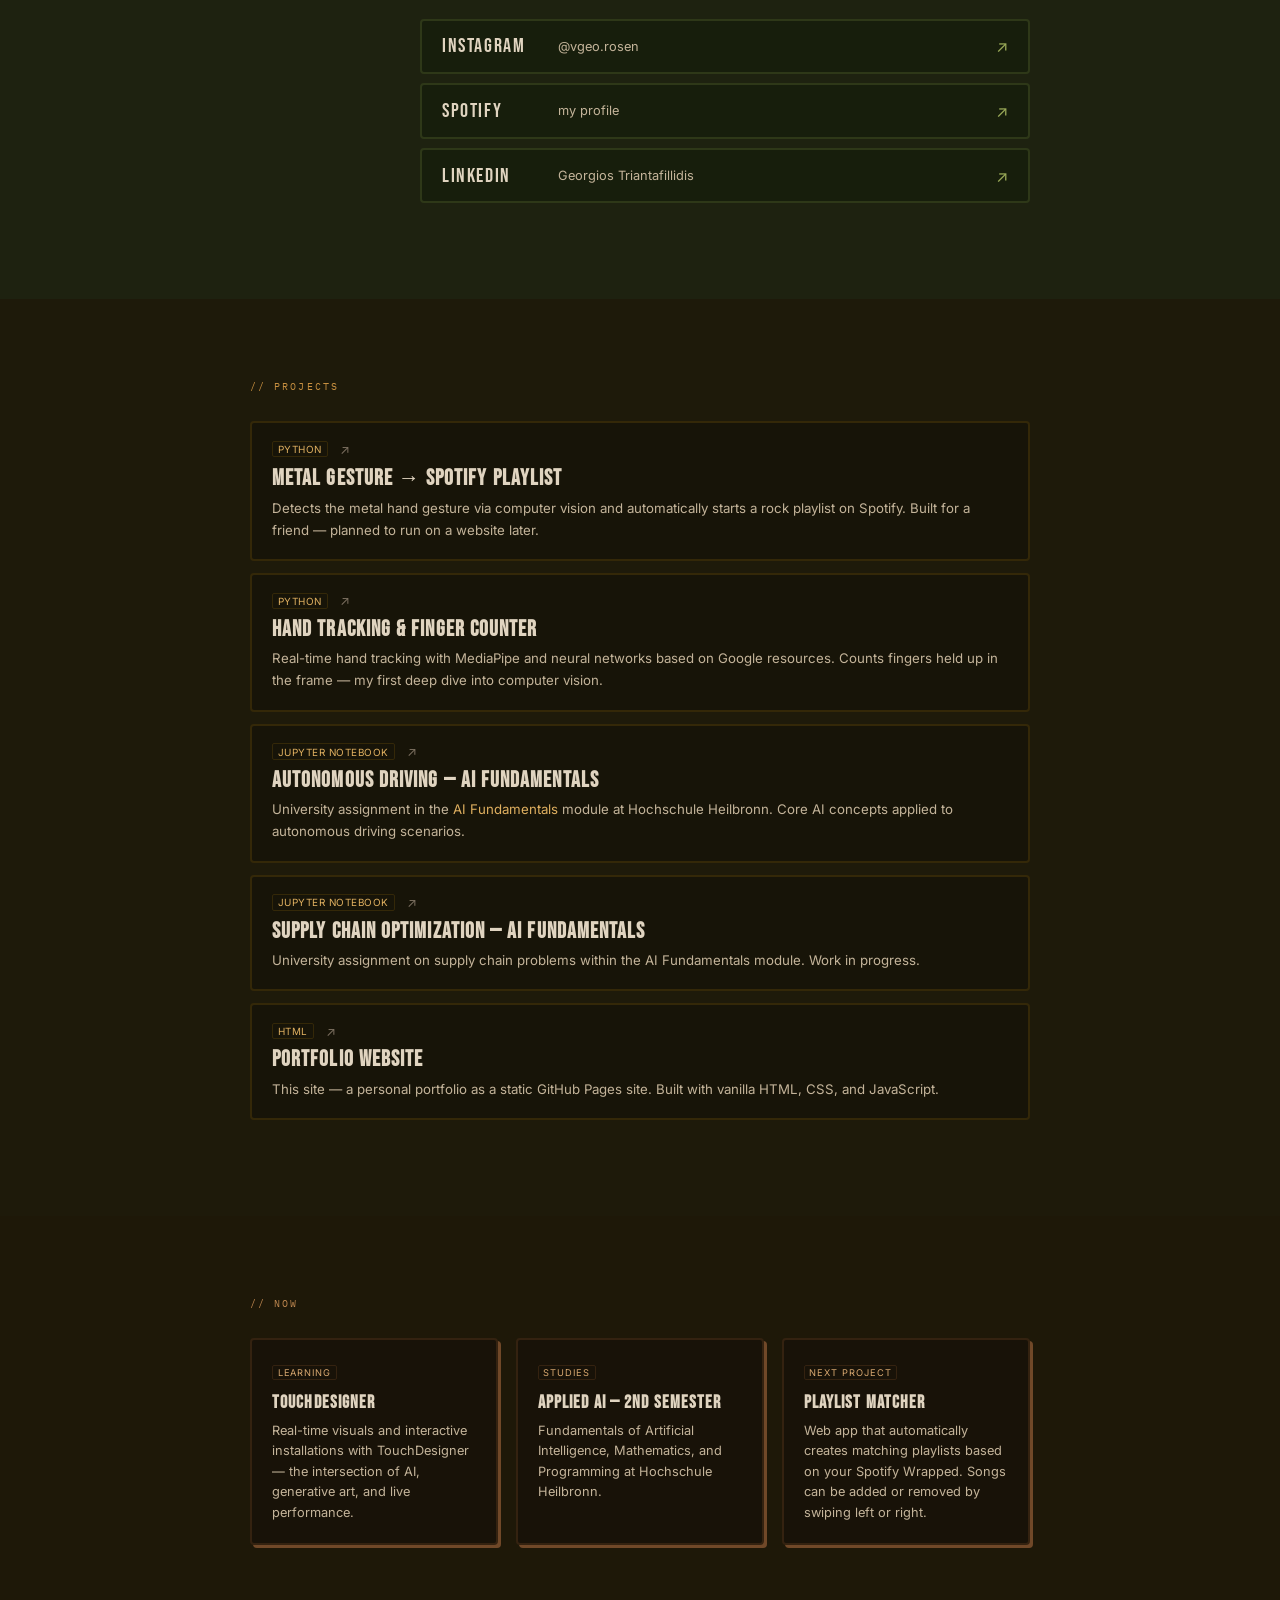
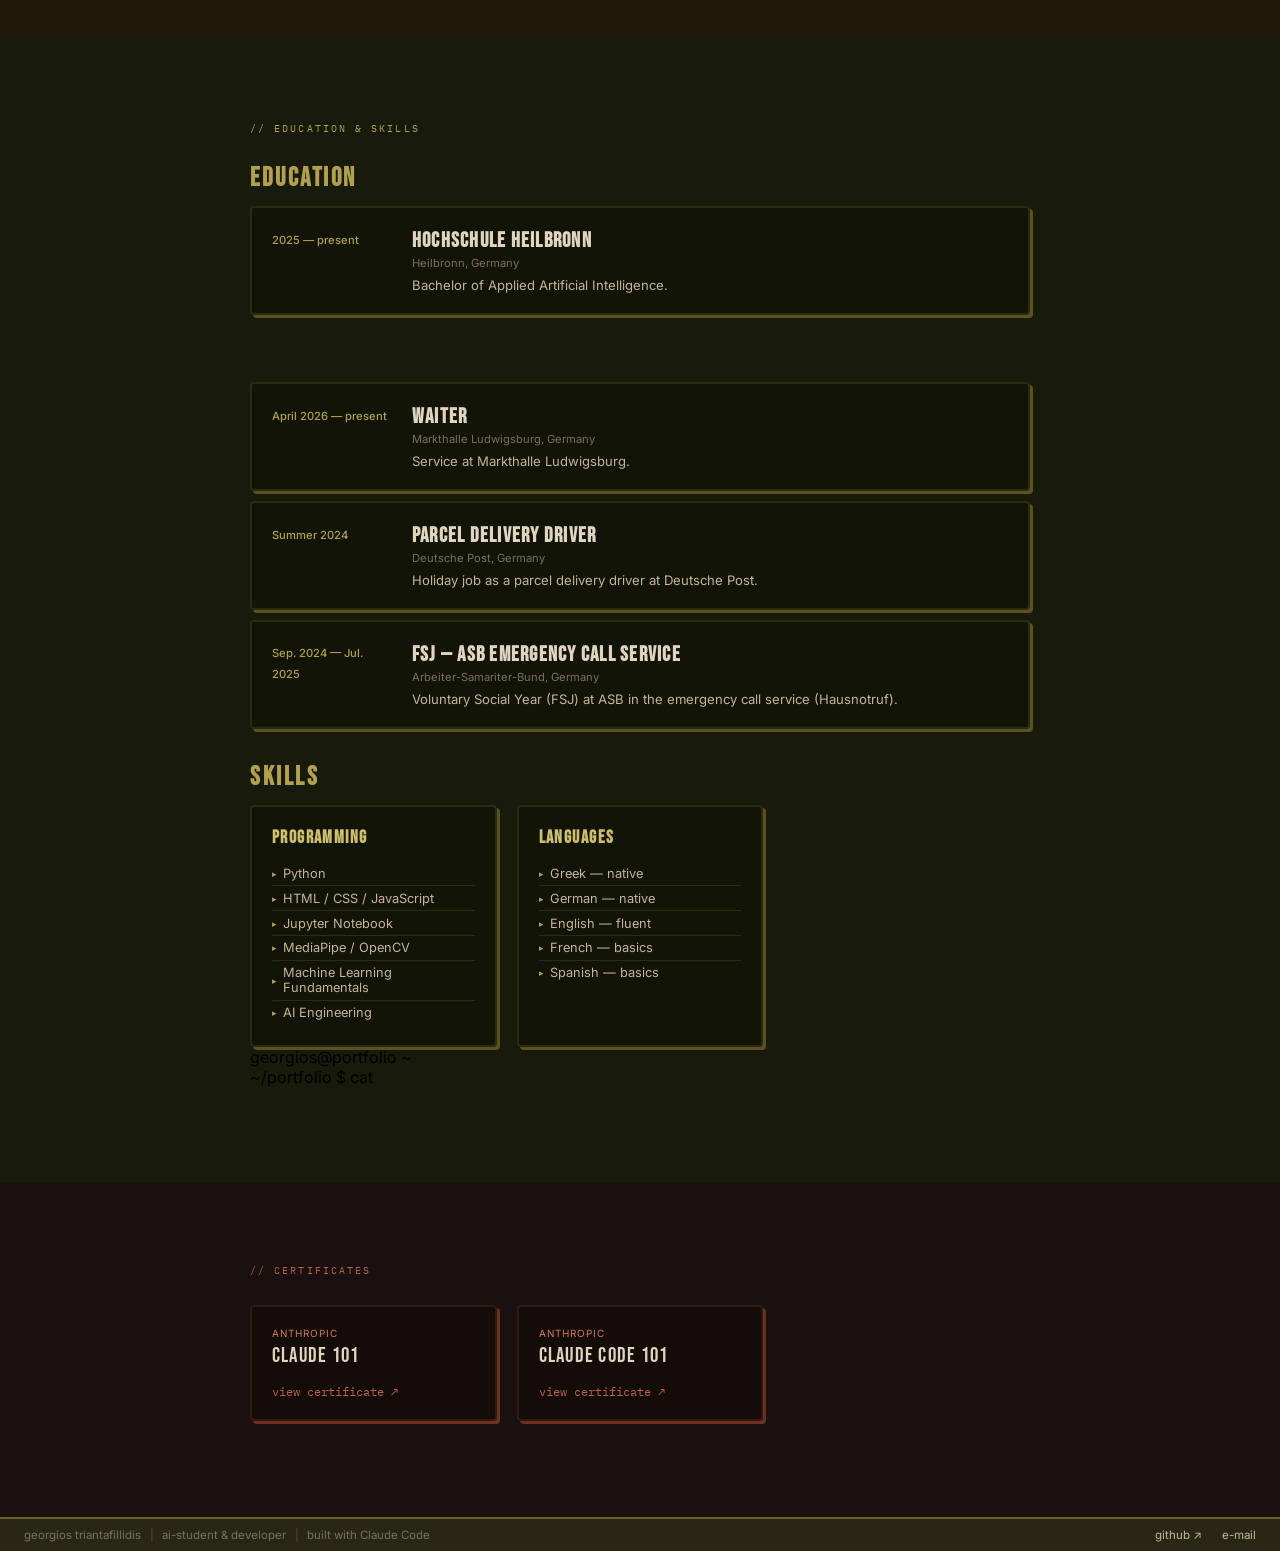
==== commit 768af284: "redesign color scheme and add social links + terminal widget - Add LinkedIn profile link to socials " ====
--- a/index.html
+++ b/index.html
@@ -73,6 +73,11 @@
               <span class="social-handle">my profile</span>
               <span class="social-arrow">↗</span>
             </a>
+            <a href="https://www.linkedin.com/in/georgios-triantafillidis-95a028415" target="_blank" rel="noopener" class="social-link">
+              <span class="social-platform">LinkedIn</span>
+              <span class="social-handle">Georgios Triantafillidis</span>
+              <span class="social-arrow">↗</span>
+            </a>
           </div>
         </div>
       </div>
@@ -234,6 +239,16 @@
         </div>
       </div>
 
+      <div class="terminal reveal" id="resumeTerminal">
+        <div class="terminal-bar">
+          <span class="terminal-dot"></span>
+          <span class="terminal-dot"></span>
+          <span class="terminal-dot"></span>
+          <span class="terminal-title">georgios@portfolio ~ </span>
+        </div>
+        <div class="terminal-body" id="terminalBody"></div>
+      </div>
+
     </div>
   </section>
 
@@ -278,7 +293,7 @@
       const hero = canvas.parentElement;
       canvas.width  = hero.offsetWidth;
       canvas.height = hero.offsetHeight;
-      ctx.fillStyle = '#3b3925';
+      ctx.fillStyle = '#1a2010';
       ctx.fillRect(0, 0, canvas.width, canvas.height);
     }
 
@@ -405,6 +420,71 @@
       });
     });
 
+    // ── Terminal typewriter ──
+    const termBody = document.getElementById('terminalBody');
+    const termLines = [
+      { type: 'cmd',  text: 'cat education.txt' },
+      { type: 'out',  text: '  → B.Sc. Applied AI — Hochschule Heilbronn (2025 – present)' },
+      { type: 'cmd',  text: 'git log --work --oneline' },
+      { type: 'out',  text: '  a3f1c2  Waiter @ Markthalle Ludwigsburg (Apr 2026 – now)' },
+      { type: 'out',  text: '  9b2e4a  FSJ @ ASB Hausnotruf (Sep 2024 – Jul 2025)' },
+      { type: 'out',  text: '  1c8d3f  Delivery Driver @ Deutsche Post (Summer 2024)' },
+      { type: 'cmd',  text: 'skills --list' },
+      { type: 'out',  text: '  code    Python · HTML/CSS/JS · Jupyter · MediaPipe · OpenCV' },
+      { type: 'out',  text: '  human   Greek (native) · German (native) · English (fluent)' },
+      { type: 'cmd',  text: 'echo $OPEN_TO' },
+      { type: 'out',  text: '  internship  |  working-student position  |  heilbronn / stuttgart' },
+    ];
+
+    let tLineIdx = 0, tCharIdx = 0, tCurrent = null, tCursor = null;
+    let termStarted = false;
+
+    function typeNext() {
+      if (tLineIdx >= termLines.length) {
+        if (tCursor) tCursor.remove();
+        const fin = document.createElement('span');
+        fin.className = 't-line';
+        fin.innerHTML = '<span class="t-prompt">~/portfolio $</span> <span class="t-cursor"></span>';
+        termBody.appendChild(fin);
+        return;
+      }
+      const line = termLines[tLineIdx];
+      if (tCharIdx === 0) {
+        if (tCursor) tCursor.remove();
+        tCurrent = document.createElement('span');
+        tCurrent.className = 't-line';
+        if (line.type === 'cmd') {
+          tCurrent.innerHTML = '<span class="t-prompt">~/portfolio $</span> <span class="t-cmd"></span>';
+        } else {
+          tCurrent.innerHTML = '<span class="t-out"></span>';
+        }
+        termBody.appendChild(tCurrent);
+        tCursor = document.createElement('span');
+        tCursor.className = 't-cursor';
+        tCurrent.appendChild(tCursor);
+      }
+      const target = tCurrent.querySelector(line.type === 'cmd' ? '.t-cmd' : '.t-out');
+      target.textContent = line.text.slice(0, tCharIdx + 1);
+      tCharIdx++;
+      if (tCharIdx >= line.text.length) {
+        tLineIdx++; tCharIdx = 0;
+        setTimeout(typeNext, line.type === 'cmd' ? 380 : 80);
+      } else {
+        setTimeout(typeNext, line.type === 'cmd' ? 42 + Math.random() * 40 : 6);
+      }
+    }
+
+    const termObs = new IntersectionObserver(entries => {
+      if (entries[0].isIntersecting && !termStarted) {
+        termStarted = true;
+        termObs.disconnect();
+        setTimeout(typeNext, 400);
+      }
+    }, { threshold: 0.25 });
+
+    const termEl = document.getElementById('resumeTerminal');
+    if (termEl) termObs.observe(termEl);
+
     // ── Jake click pop ──
     function popEl(el) {
       el.classList.remove('jake-popping');
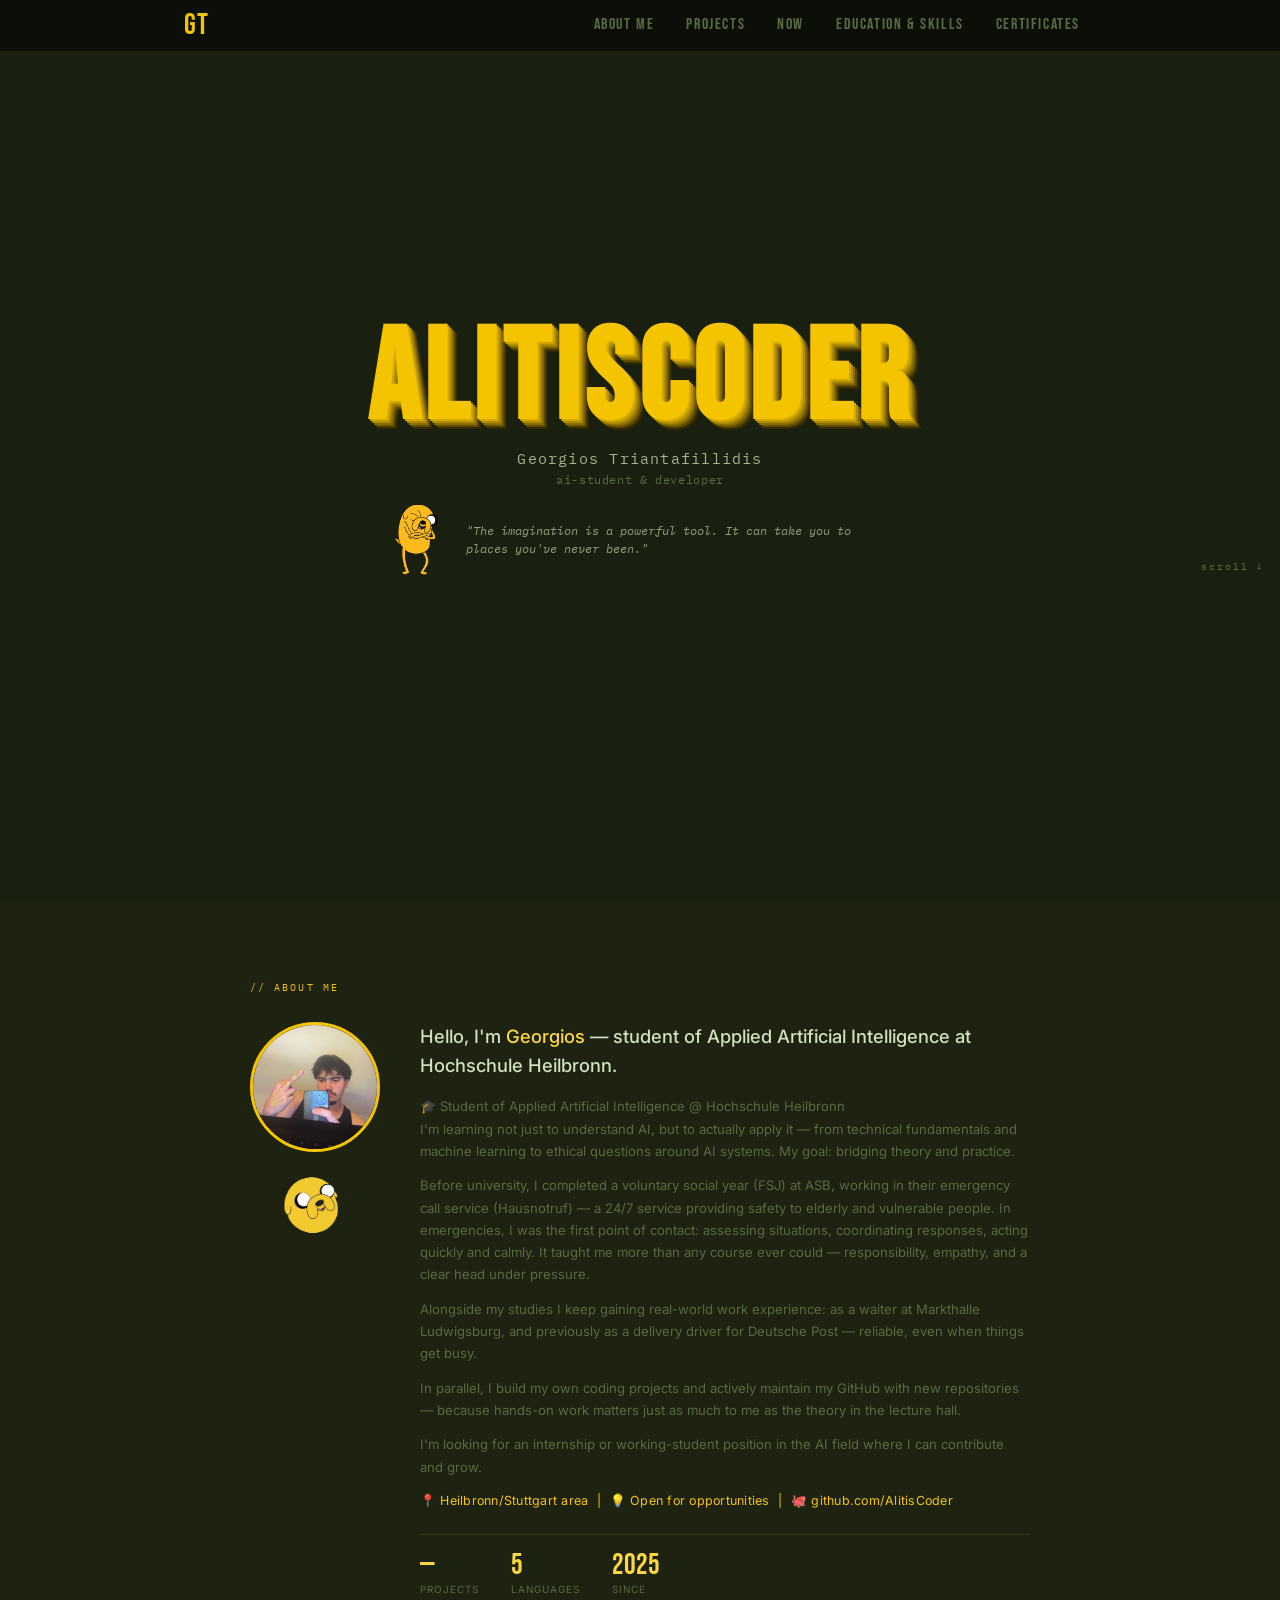
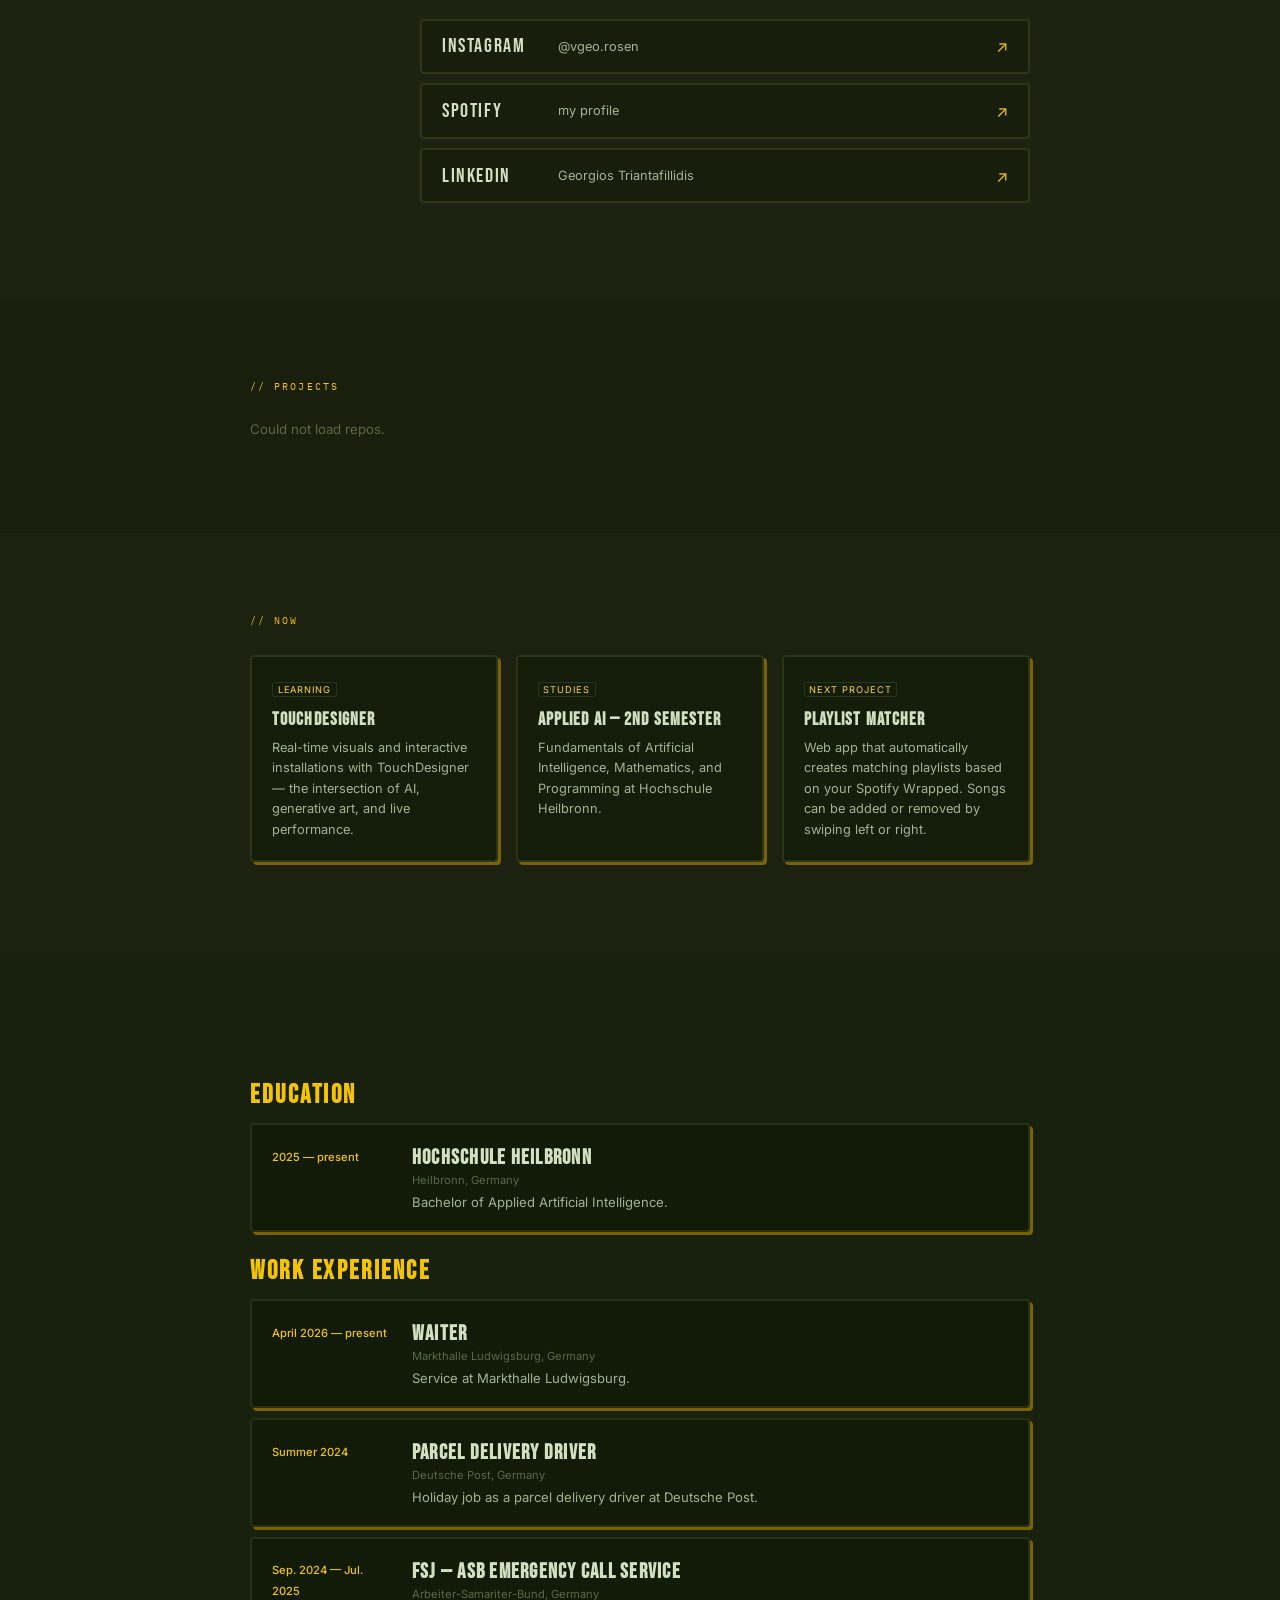
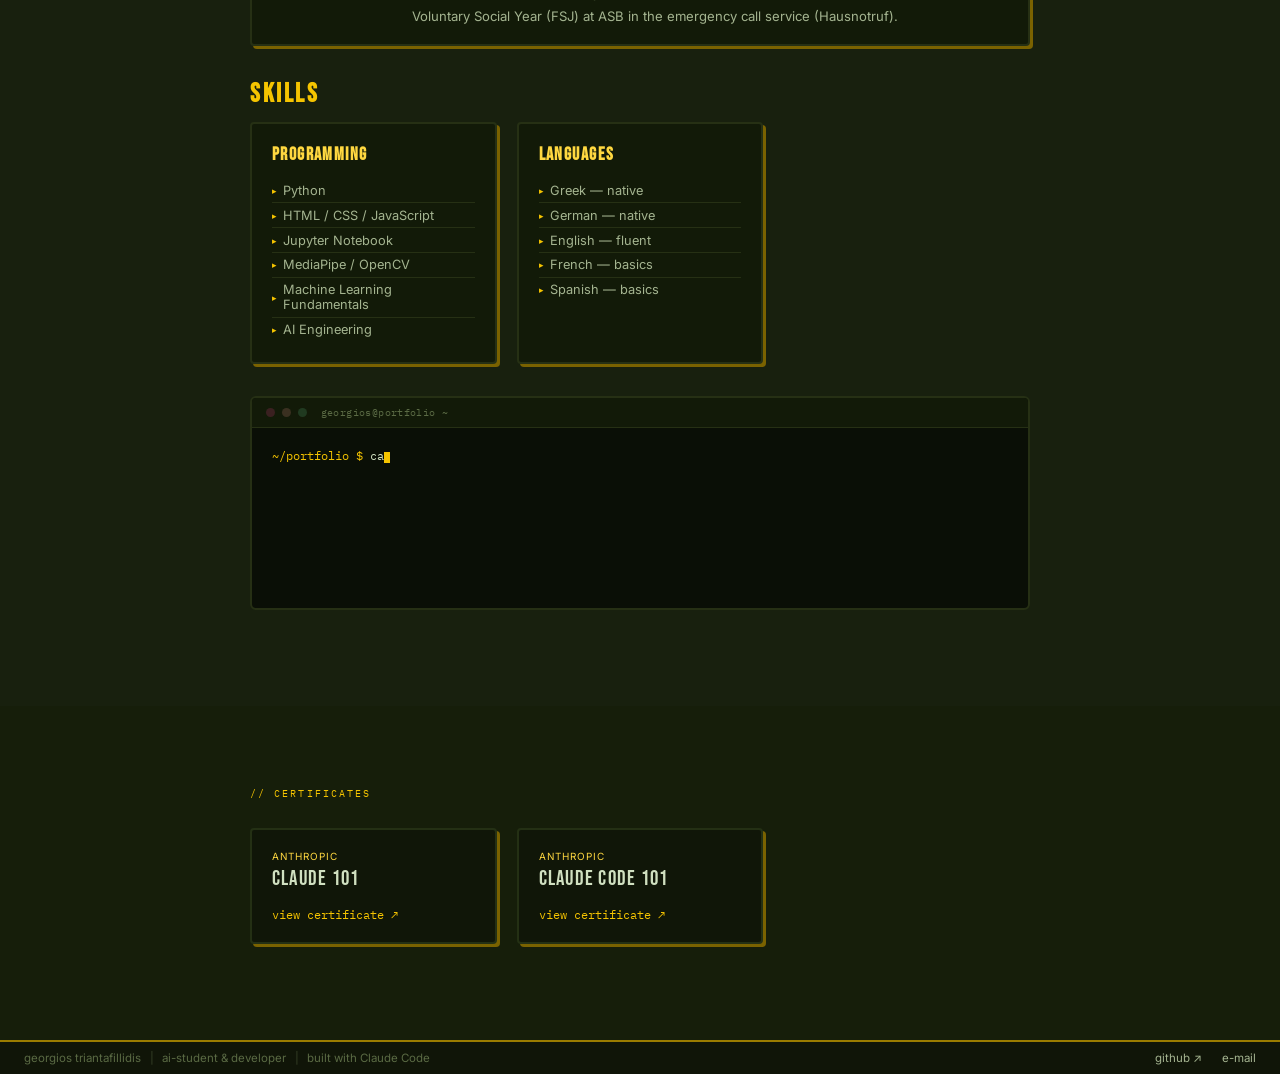
==== commit 8199cd57: "feat: load projects dynamically from GitHub API Replaced hardcoded project articles with a JavaScrip" ====
--- a/index.html
+++ b/index.html
@@ -58,7 +58,7 @@
           <p class="sub">I'm looking for an internship or working-student position in the AI field where I can contribute and grow.</p>
           <p class="sub sub-meta">📍 Heilbronn/Stuttgart area &nbsp;|&nbsp; 💡 Open for opportunities &nbsp;|&nbsp; 🐙 github.com/AlitisCoder</p>
           <div class="intro-stats">
-            <div class="stat"><span class="stat-n">5</span><span class="stat-l">Projects</span></div>
+            <div class="stat"><span class="stat-n" id="statProjects">—</span><span class="stat-l">Projects</span></div>
             <div class="stat"><span class="stat-n">5</span><span class="stat-l">Languages</span></div>
             <div class="stat"><span class="stat-n">2025</span><span class="stat-l">Since</span></div>
           </div>
@@ -88,53 +88,8 @@
   <section class="page-section" id="projects" data-theme="projects">
     <div class="section-inner">
       <span class="panel-label reveal">// projects</span>
-      <div class="panel-scroll">
-
-        <article class="project reveal">
-          <div class="project-meta">
-            <span class="lang">Python</span>
-            <a href="https://github.com/AlitisCoder/Metal-Gesture-to-Spotify-Playlist" target="_blank" rel="noopener" class="repo-link">↗</a>
-          </div>
-          <h3>Metal Gesture → Spotify Playlist</h3>
-          <p>Detects the metal hand gesture via computer vision and automatically starts a rock playlist on Spotify. Built for a friend — planned to run on a website later.</p>
-        </article>
-
-        <article class="project reveal">
-          <div class="project-meta">
-            <span class="lang">Python</span>
-            <a href="https://github.com/AlitisCoder/Hand-Tracking-and-Counting-Finger-held-up" target="_blank" rel="noopener" class="repo-link">↗</a>
-          </div>
-          <h3>Hand Tracking &amp; Finger Counter</h3>
-          <p>Real-time hand tracking with MediaPipe and neural networks based on Google resources. Counts fingers held up in the frame — my first deep dive into computer vision.</p>
-        </article>
-
-        <article class="project reveal">
-          <div class="project-meta">
-            <span class="lang">Jupyter Notebook</span>
-            <a href="https://github.com/AlitisCoder/GrundlagenKI-Autonomes-Fahren" target="_blank" rel="noopener" class="repo-link">↗</a>
-          </div>
-          <h3>Autonomous Driving — AI Fundamentals</h3>
-          <p>University assignment in the <em>AI Fundamentals</em> module at Hochschule Heilbronn. Core AI concepts applied to autonomous driving scenarios.</p>
-        </article>
-
-        <article class="project reveal">
-          <div class="project-meta">
-            <span class="lang">Jupyter Notebook</span>
-            <a href="https://github.com/AlitisCoder/Grundlagen-KI-Supply-Chain-Aufgabe-" target="_blank" rel="noopener" class="repo-link">↗</a>
-          </div>
-          <h3>Supply Chain Optimization — AI Fundamentals</h3>
-          <p>University assignment on supply chain problems within the AI Fundamentals module. Work in progress.</p>
-        </article>
-
-        <article class="project reveal">
-          <div class="project-meta">
-            <span class="lang">HTML</span>
-            <a href="https://github.com/AlitisCoder/AlitisCoder.github.io" target="_blank" rel="noopener" class="repo-link">↗</a>
-          </div>
-          <h3>Portfolio Website</h3>
-          <p>This site — a personal portfolio as a static GitHub Pages site. Built with vanilla HTML, CSS, and JavaScript.</p>
-        </article>
-
+      <div class="panel-scroll" id="projectsGrid">
+        <p class="projects-loading">loading repos…</p>
       </div>
     </div>
   </section>
@@ -507,6 +462,39 @@
         avatar.addEventListener('animationend', () => avatar.classList.remove('avatar-popping'), { once: true });
       });
     }
+
+    // ── GitHub projects ──
+    async function loadGitHubProjects() {
+      const grid   = document.getElementById('projectsGrid');
+      const statEl = document.getElementById('statProjects');
+      try {
+        const res   = await fetch('https://api.github.com/users/AlitisCoder/repos?sort=pushed&per_page=30');
+        const repos = await res.json();
+        const list  = repos.filter(r => !r.fork);
+
+        grid.innerHTML = list.map(repo => `
+          <article class="project reveal">
+            <div class="project-meta">
+              <span class="lang">${repo.language || 'Code'}</span>
+              <a href="${repo.html_url}" target="_blank" rel="noopener" class="repo-link">↗</a>
+            </div>
+            <h3>${repo.name.replace(/[-_]/g, ' ')}</h3>
+            <p>${repo.description ? repo.description.replace(/</g, '&lt;').replace(/>/g, '&gt;') : ''}</p>
+          </article>
+        `).join('');
+
+        grid.querySelectorAll('.project.reveal').forEach((el, i) => {
+          el.style.transitionDelay = (i * 0.07) + 's';
+          revealObserver.observe(el);
+        });
+
+        if (statEl) statEl.textContent = list.length;
+      } catch {
+        grid.innerHTML = '<p style="color:var(--fg-dim);font-size:0.83rem">Could not load repos.</p>';
+      }
+    }
+
+    loadGitHubProjects();
   </script>
 
 </body>
--- a/style.css
+++ b/style.css
@@ -2,15 +2,15 @@
 *, *::before, *::after { box-sizing: border-box; margin: 0; padding: 0; }
 
 :root {
-  --bg-shell:   #3b3925;
-  --bg-footer:  #282716;
-  --gold:       #b5a642;
-  --gold-light: #d4bc70;
-  --gold-dark:  #6b6028;
-  --fg:         #e0d4c0;
-  --fg-mute:    #c4b49a;
-  --fg-dim:     #7a6e5e;
-  --border:     #382e18;
+  --bg-shell:   #1a2010;
+  --bg-footer:  #101508;
+  --gold:       #f5c400;
+  --gold-light: #ffd840;
+  --gold-dark:  #9a7c00;
+  --fg:         #d0e0c0;
+  --fg-mute:    #a4b490;
+  --fg-dim:     #5a6a44;
+  --border:     #2e3818;
   --mono:       'IBM Plex Mono', monospace;
   --display:    'Bebas Neue', sans-serif;
   --body:       'Inter', sans-serif;
@@ -34,7 +34,7 @@
   top: 0;
   z-index: 100;
   height: var(--header-h);
-  background: rgba(17, 15, 10, 0.82);
+  background: rgba(10, 14, 6, 0.85);
   backdrop-filter: blur(12px);
   -webkit-backdrop-filter: blur(12px);
   border-bottom: 1px solid rgba(181, 166, 66, 0.12);
@@ -42,7 +42,7 @@
 }
 
 .site-header.scrolled {
-  background: rgba(10, 8, 3, 0.97);
+  background: rgba(6, 10, 3, 0.97);
   border-bottom-color: var(--border);
 }
 
@@ -89,11 +89,11 @@
 
 .tab:hover { color: var(--fg); }
 
-.tab-about.active    { color: #9aaa58; border-color: #9aaa58; }
-.tab-projects.active { color: #c89040; border-color: #c89040; }
-.tab-aktuell.active  { color: #c08850; border-color: #c08850; }
-.tab-mehr.active     { color: #b0a050; border-color: #b0a050; }
-.tab-certs.active    { color: #b86048; border-color: #b86048; }
+.tab-about.active    { color: #f5c400; border-color: #f5c400; }
+.tab-projects.active { color: #f5c400; border-color: #f5c400; }
+.tab-aktuell.active  { color: #f5c400; border-color: #f5c400; }
+.tab-mehr.active     { color: #f5c400; border-color: #f5c400; }
+.tab-certs.active    { color: #f5c400; border-color: #f5c400; }
 
 /* ── Hero section ── */
 .hero-section {
@@ -128,13 +128,13 @@
   font-size: clamp(3.2rem, 11vw, 8rem);
   line-height: 0.9;
   letter-spacing: 0.04em;
-  color: #c8b88a;
+  color: #f5c400;
   text-shadow:
-    2px  2px 0 #b5a470,
-    4px  4px 0 #9e8c52,
-    6px  6px 0 #8a7535,
-    8px  8px 0 #6b5c20,
-    10px 10px 0 #4a3f10;
+    2px  2px 0 #d4a800,
+    4px  4px 0 #b08e00,
+    6px  6px 0 #8a6e00,
+    8px  8px 0 #5e4a00,
+    10px 10px 0 #342a00;
   user-select: none;
   pointer-events: none;
 }
@@ -221,47 +221,47 @@
 
 .page-section[data-theme="about"] {
   background: #1e2210;
-  --panel-accent:       #9aaa58;
-  --panel-accent-light: #baca78;
-  --panel-accent-dark:  #4a5420;
+  --panel-accent:       #f5c400;
+  --panel-accent-light: #ffd840;
+  --panel-accent-dark:  #7a6200;
   --panel-border:       #2e3818;
   --panel-bg-card:      #171e0c;
 }
 
 .page-section[data-theme="projects"] {
-  background: #1e1a0a;
-  --panel-accent:       #c89040;
-  --panel-accent-light: #e0b060;
-  --panel-accent-dark:  #6e4e18;
-  --panel-border:       #342808;
-  --panel-bg-card:      #171408;
+  background: #1a1e0c;
+  --panel-accent:       #f5c400;
+  --panel-accent-light: #ffd840;
+  --panel-accent-dark:  #7a6200;
+  --panel-border:       #283214;
+  --panel-bg-card:      #141a08;
 }
 
 .page-section[data-theme="aktuell"] {
-  background: #1e1808;
-  --panel-accent:       #c08850;
-  --panel-accent-light: #d8a870;
-  --panel-accent-dark:  #704828;
-  --panel-border:       #342210;
-  --panel-bg-card:      #181208;
+  background: #1c2110;
+  --panel-accent:       #f5c400;
+  --panel-accent-light: #ffd840;
+  --panel-accent-dark:  #7a6200;
+  --panel-border:       #2a3416;
+  --panel-bg-card:      #141c0a;
 }
 
 .page-section[data-theme="mehr"] {
-  background: #181a0c;
-  --panel-accent:       #b0a050;
-  --panel-accent-light: #cebe70;
-  --panel-accent-dark:  #5a5020;
-  --panel-border:       #2a2c10;
-  --panel-bg-card:      #121408;
+  background: #18200e;
+  --panel-accent:       #f5c400;
+  --panel-accent-light: #ffd840;
+  --panel-accent-dark:  #7a6200;
+  --panel-border:       #263014;
+  --panel-bg-card:      #121a08;
 }
 
 .page-section[data-theme="certs"] {
-  background: #1a1010;
-  --panel-accent:       #b86048;
-  --panel-accent-light: #d07c60;
-  --panel-accent-dark:  #6a3020;
-  --panel-border:       #321810;
-  --panel-bg-card:      #130c08;
+  background: #161e0a;
+  --panel-accent:       #f5c400;
+  --panel-accent-light: #ffd840;
+  --panel-accent-dark:  #7a6200;
+  --panel-border:       #243014;
+  --panel-bg-card:      #101608;
 }
 
 /* ── Footer ── */
@@ -426,6 +426,14 @@
 
 /* ── Projects ── */
 .panel-scroll { display: flex; flex-direction: column; gap: 0.75rem; }
+
+.projects-loading {
+  font-family: var(--mono);
+  font-size: 0.78rem;
+  color: var(--fg-dim);
+  letter-spacing: 0.1em;
+  animation: blink 1s step-end infinite;
+}
 
 .project {
   padding: 1.1rem 1.25rem;
@@ -633,6 +641,70 @@
   flex-shrink: 0;
 }
 
+/* ── Terminal ── */
+.terminal {
+  margin-top: 2rem;
+  background: #0a0f06;
+  border: 2px solid var(--panel-border);
+  border-radius: 6px;
+  overflow: hidden;
+  font-family: var(--mono);
+}
+
+.terminal-bar {
+  background: var(--panel-bg-card);
+  padding: 0.5rem 0.85rem;
+  display: flex;
+  align-items: center;
+  gap: 0.45rem;
+  border-bottom: 1px solid var(--panel-border);
+}
+
+.terminal-dot {
+  width: 9px;
+  height: 9px;
+  border-radius: 50%;
+  background: var(--panel-border);
+}
+
+.terminal-dot:nth-child(1) { background: #3a2020; }
+.terminal-dot:nth-child(2) { background: #3a3020; }
+.terminal-dot:nth-child(3) { background: #203a20; }
+
+.terminal-title {
+  font-size: 0.62rem;
+  color: var(--fg-dim);
+  margin-left: 0.4rem;
+  letter-spacing: 0.04em;
+}
+
+.terminal-body {
+  padding: 1rem 1.25rem 1.25rem;
+  font-size: 0.78rem;
+  line-height: 1.85;
+  min-height: 180px;
+}
+
+.t-line { display: block; white-space: pre-wrap; }
+.t-prompt { color: var(--panel-accent); }
+.t-cmd { color: var(--fg); }
+.t-out { color: var(--fg-dim); }
+.t-out-key { color: var(--fg-mute); }
+
+.t-cursor {
+  display: inline-block;
+  width: 0.5em;
+  height: 0.9em;
+  background: var(--panel-accent);
+  vertical-align: text-bottom;
+  animation: blink 1s step-end infinite;
+}
+
+@keyframes blink {
+  0%, 100% { opacity: 1; }
+  50%       { opacity: 0; }
+}
+
 /* ── Certifications ── */
 .cert-grid {
   display: grid;
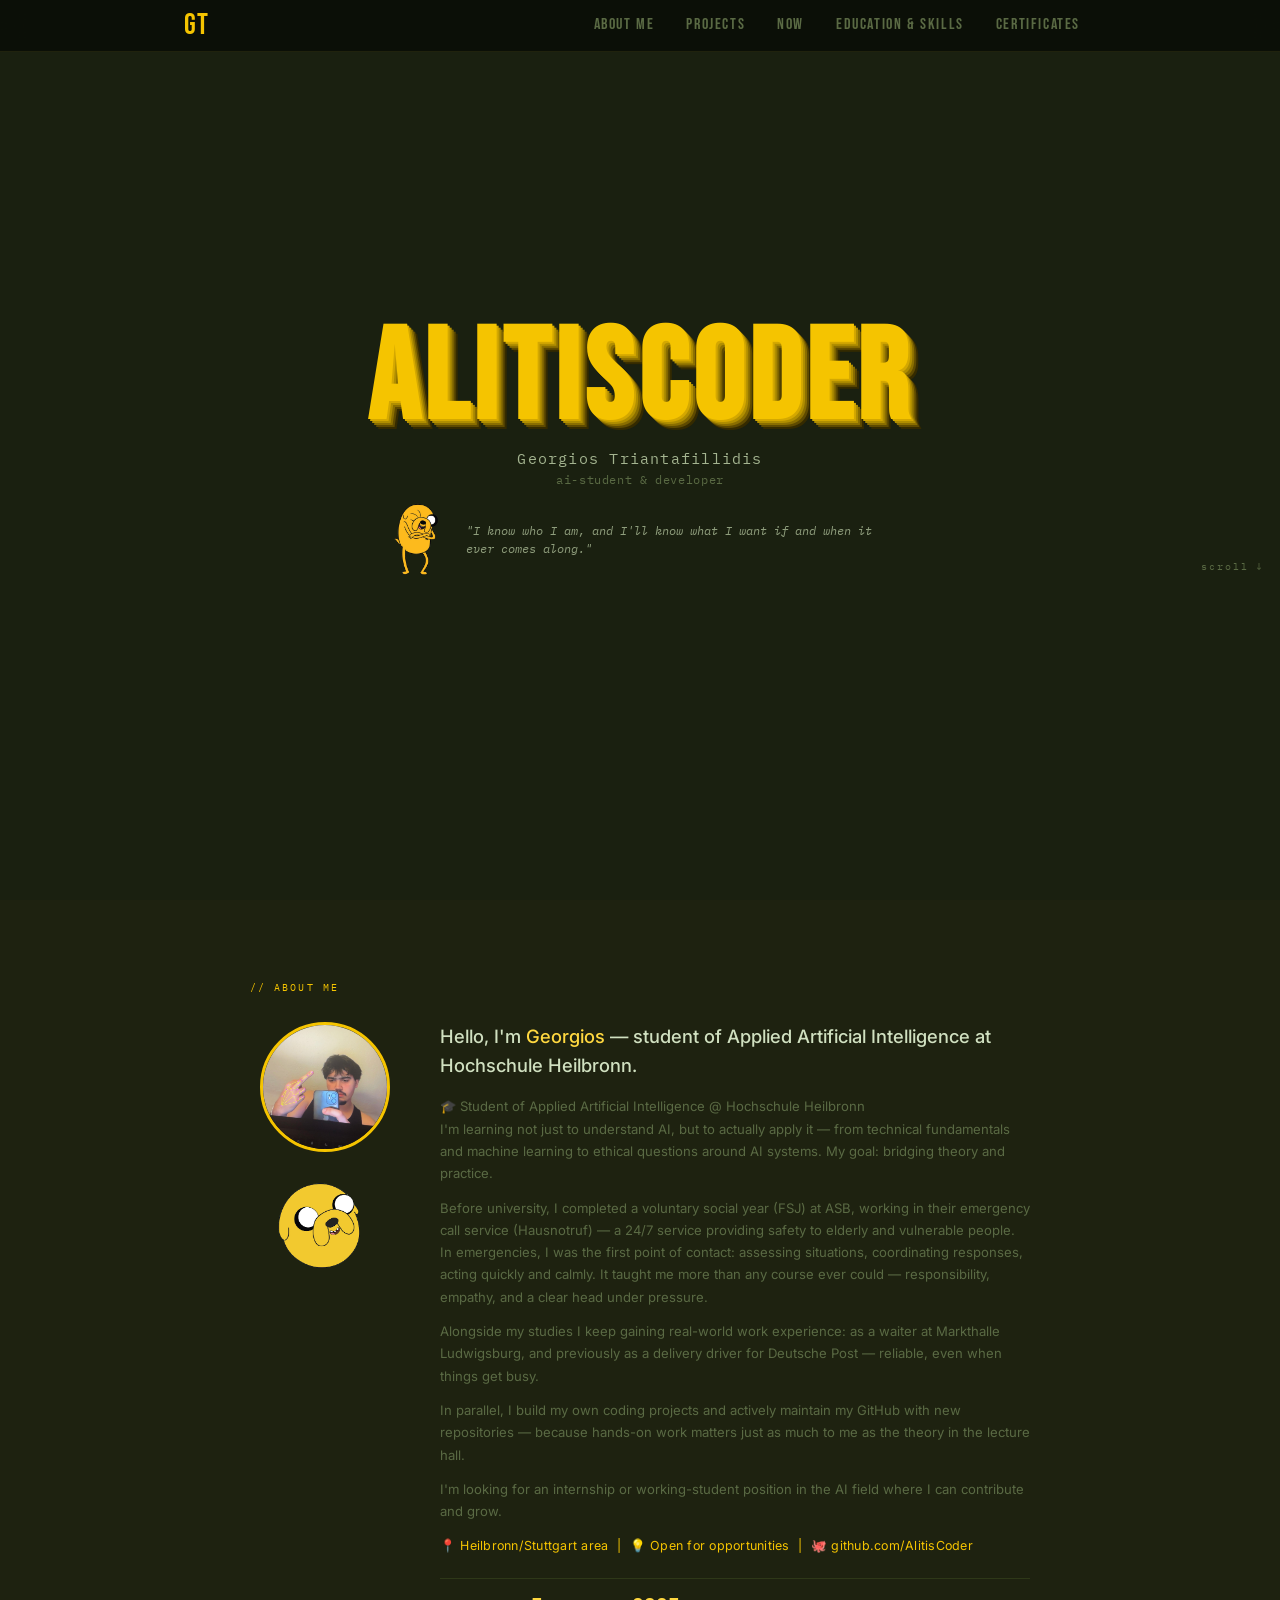
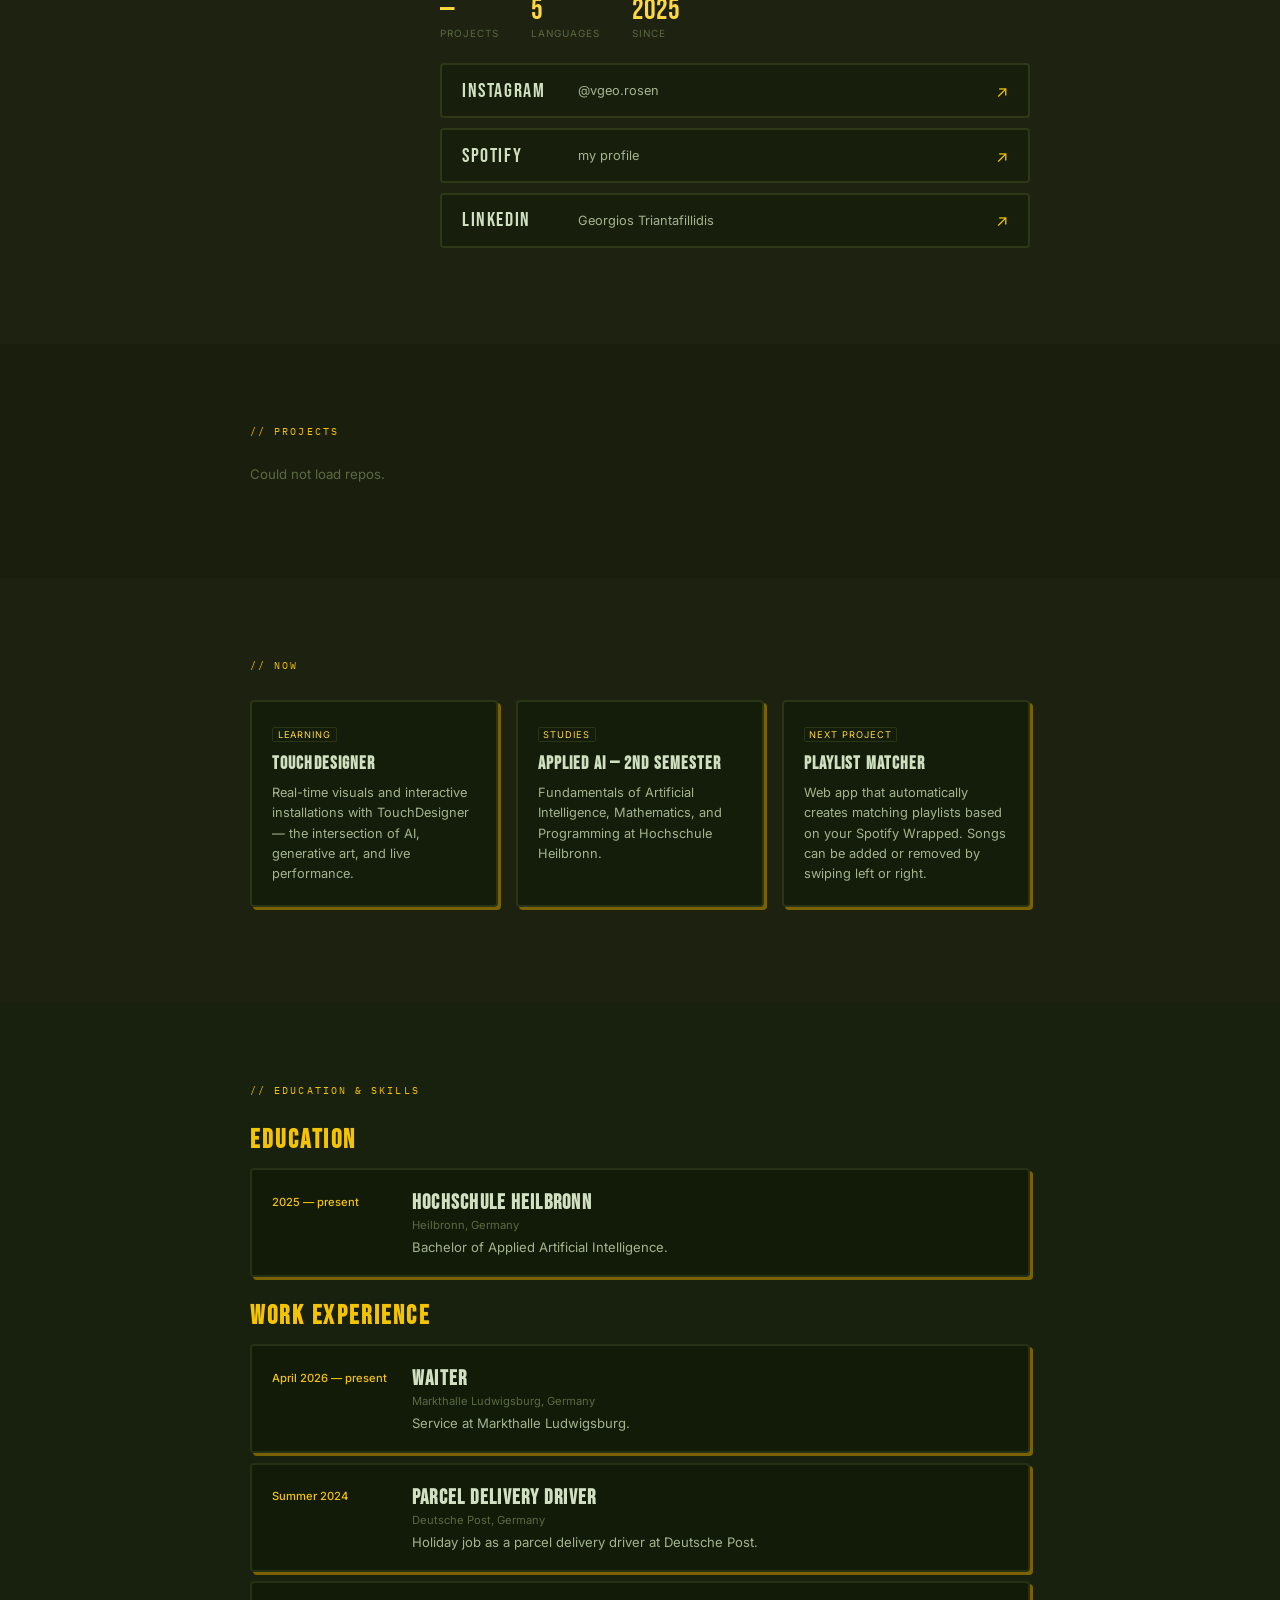
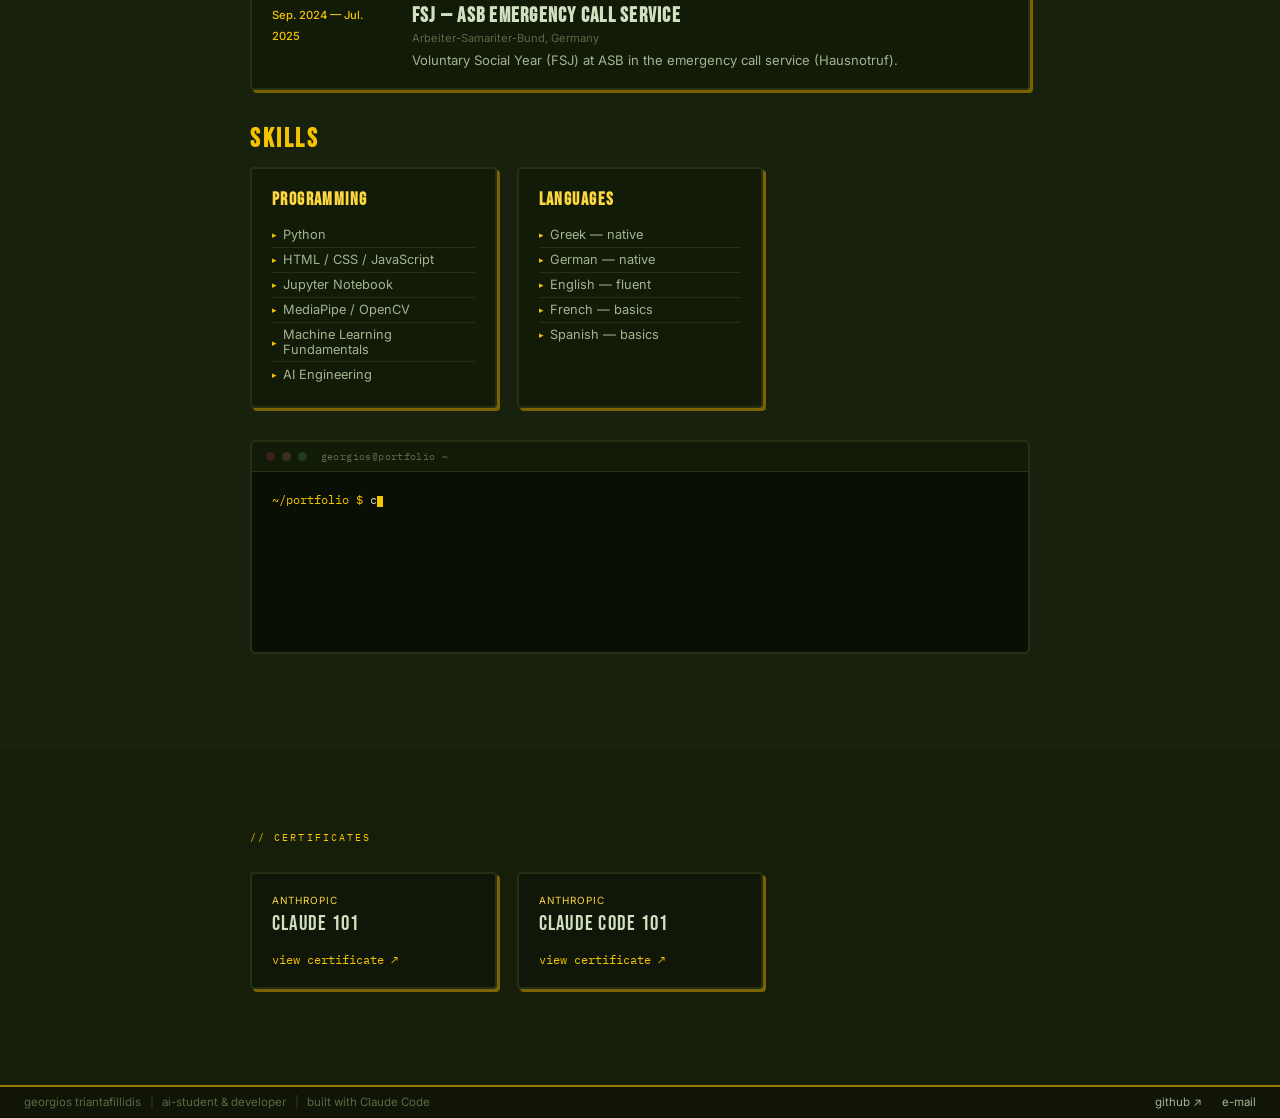
==== commit c86f15ef: "Jake wink tried it with claude design" ====
--- a/index.html
+++ b/index.html
@@ -8,6 +8,25 @@
   <link rel="preconnect" href="https://fonts.gstatic.com" crossorigin />
   <link href="https://fonts.googleapis.com/css2?family=Bebas+Neue&family=Inter:wght@400;500&family=IBM+Plex+Mono:ital,wght@0,400;0,500;1,400&display=swap" rel="stylesheet" />
   <link rel="stylesheet" href="style.css" />
+  <style>
+  .jake-wink{
+    --size: 150px;
+    width:var(--size); max-width:100%;
+    position:relative; cursor:pointer; user-select:none; -webkit-user-select:none;
+    margin:0;
+    animation:jw-bob 3.4s ease-in-out infinite;
+  }
+  .jake-wink img{display:block;width:100%;height:auto;-webkit-user-drag:none}
+  .jake-wink svg{position:absolute;inset:0;width:100%;height:100%;pointer-events:none;overflow:visible}
+  .jake-wink .jw-lid{transform:translateY(-122px);animation:jw-loop 2.8s ease-in-out infinite}
+  .jake-wink.jw-once .jw-lid{animation:jw-once .85s ease-in-out}
+  @keyframes jw-bob{0%,100%{transform:translateY(0)}50%{transform:translateY(-6px)}}
+  @keyframes jw-loop{0%,38%{transform:translateY(-122px)}44%,52%{transform:translateY(0)}58%,100%{transform:translateY(-122px)}}
+  @keyframes jw-once{0%{transform:translateY(-122px)}20%{transform:translateY(0)}58%{transform:translateY(0)}80%,100%{transform:translateY(-122px)}}
+  @media (prefers-reduced-motion:reduce){
+    .jake-wink{animation:none}
+  }
+  </style>
 </head>
 <body>
 
@@ -47,7 +66,22 @@
       <div class="panel-about-body reveal">
         <div class="about-avatar-wrap">
           <img src="IMG_7327.JPG" alt="Georgios Triantafillidis" class="avatar" />
-          <img src="jake1.png" alt="Jake the Dog" class="jake-intro" />
+          <div class="jake-wink jake-intro" id="jakeWink" role="img" aria-label="Jake the Dog winking">
+            <img src="[data-uri]" alt="Jake the Dog">
+            <svg viewBox="0 0 512 421">
+              <defs>
+                <clipPath id="jwEyeClip">
+                  <ellipse cx="319" cy="137" rx="31" ry="34" transform="rotate(-12 319 137)"></ellipse>
+                </clipPath>
+              </defs>
+              <g clip-path="url(#jwEyeClip)">
+                <g class="jw-lid">
+                  <rect x="268" y="18" width="122" height="184" fill="#F2C92F"></rect>
+                  <path d="M296,151 Q320,169 344,149" stroke="#1a1a1a" stroke-width="7" fill="none" stroke-linecap="round"></path>
+                </g>
+              </g>
+            </svg>
+          </div>
         </div>
         <div class="about-text">
           <p class="lead">Hello, I'm <em>Georgios</em> — student of Applied Artificial Intelligence at Hochschule Heilbronn.</p>
@@ -495,6 +529,20 @@
     }
 
     loadGitHubProjects();
+
+    // ── Jake wink click ──
+    (function(){
+      var jwEl = document.getElementById('jakeWink');
+      if (!jwEl) return;
+      jwEl.addEventListener('click', function(){
+        jwEl.classList.remove('jw-once');
+        void jwEl.offsetWidth;
+        jwEl.classList.add('jw-once');
+      });
+      jwEl.addEventListener('animationend', function(e){
+        if(e.animationName === 'jw-once') jwEl.classList.remove('jw-once');
+      });
+    })();
   </script>
 
 </body>
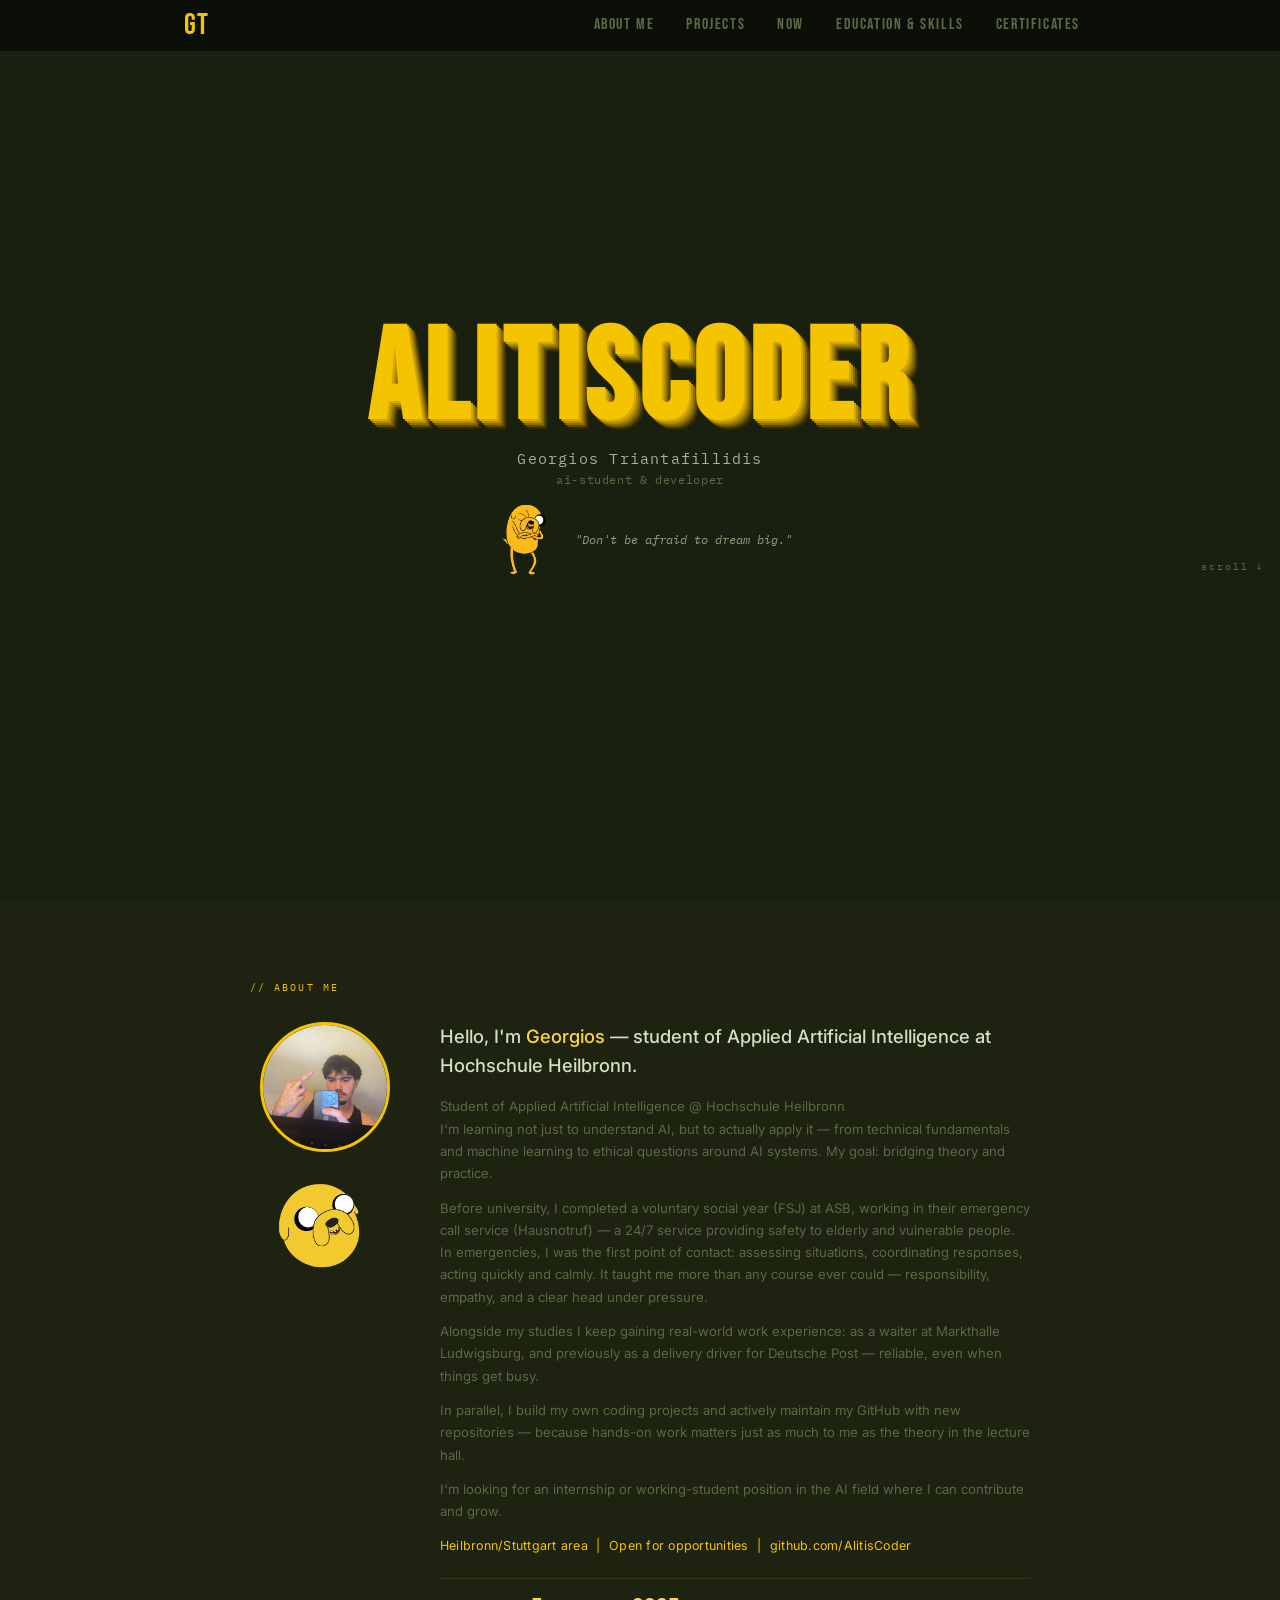
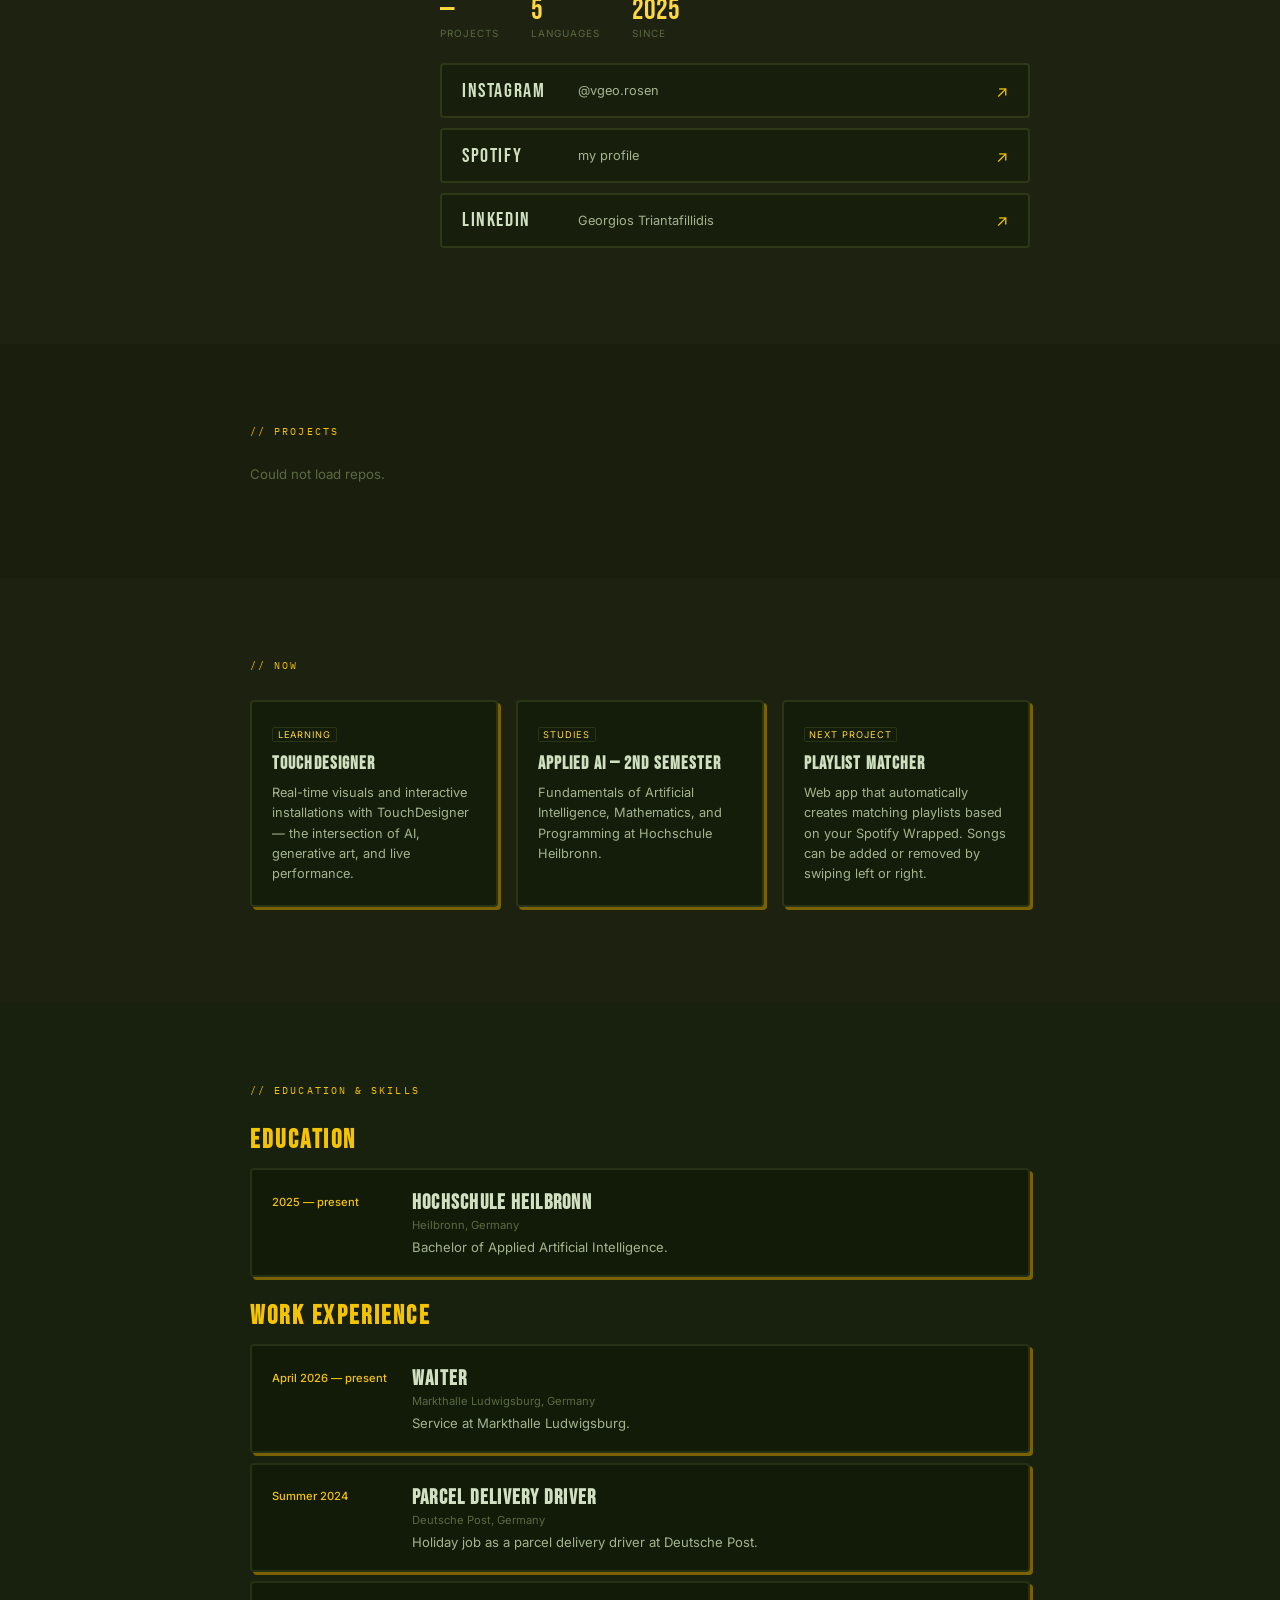
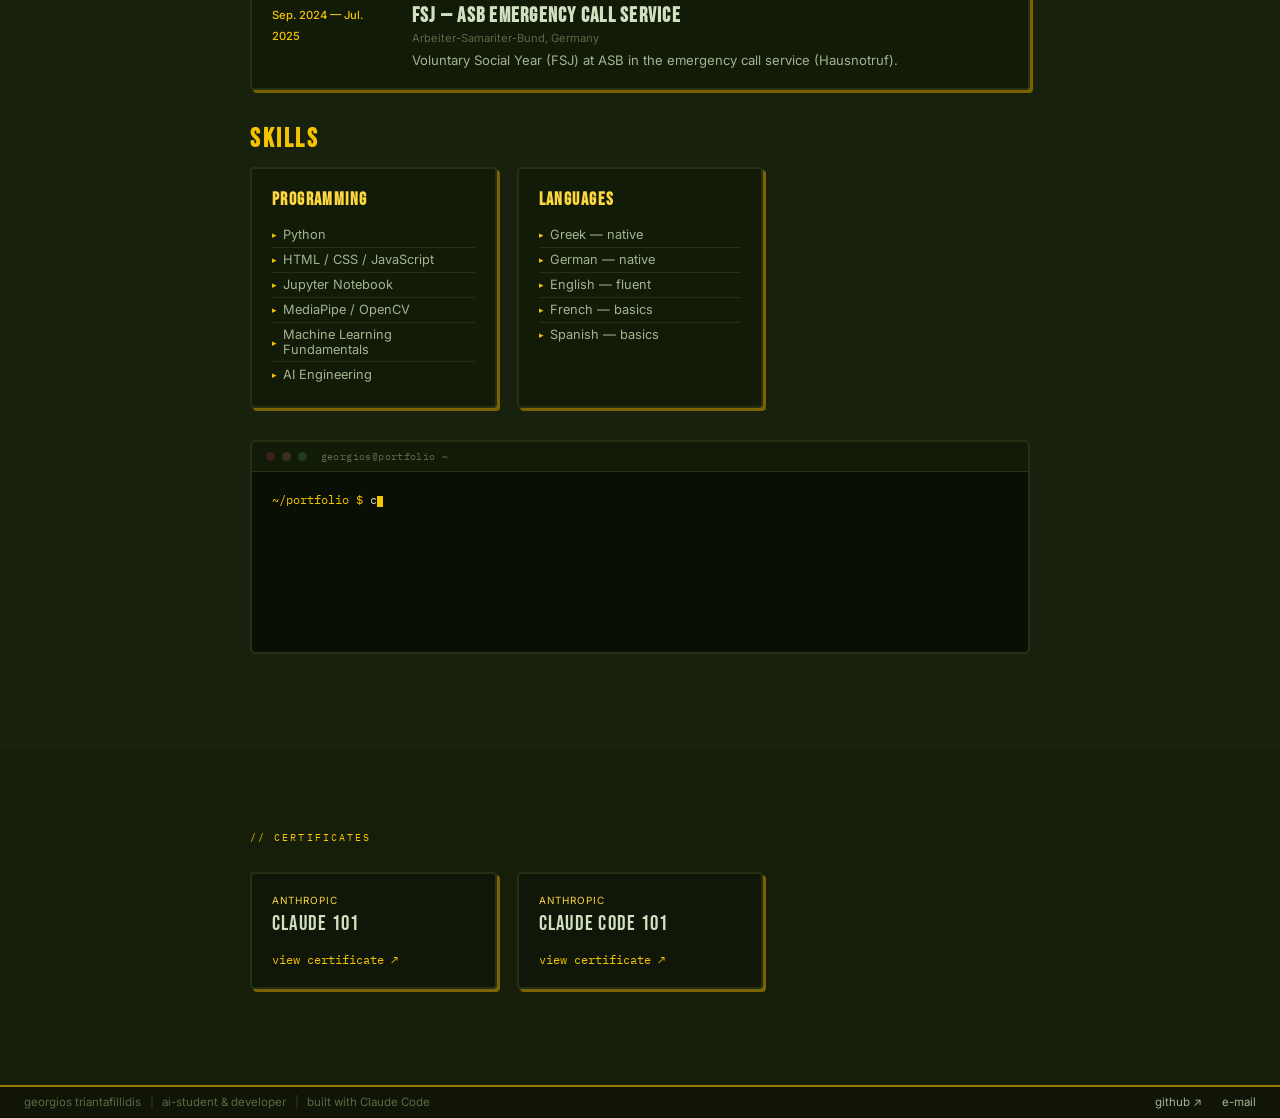
==== commit 90bf5151: "Clean up introduction text in index.html Removed emojis from the introduction section and simplified" ====
--- a/index.html
+++ b/index.html
@@ -85,12 +85,12 @@
         </div>
         <div class="about-text">
           <p class="lead">Hello, I'm <em>Georgios</em> — student of Applied Artificial Intelligence at Hochschule Heilbronn.</p>
-          <p class="sub">🎓 Student of Applied Artificial Intelligence @ Hochschule Heilbronn<br>I'm learning not just to understand AI, but to actually apply it — from technical fundamentals and machine learning to ethical questions around AI systems. My goal: bridging theory and practice.</p>
+          <p class="sub">Student of Applied Artificial Intelligence @ Hochschule Heilbronn<br>I'm learning not just to understand AI, but to actually apply it — from technical fundamentals and machine learning to ethical questions around AI systems. My goal: bridging theory and practice.</p>
           <p class="sub">Before university, I completed a voluntary social year (FSJ) at ASB, working in their emergency call service (Hausnotruf) — a 24/7 service providing safety to elderly and vulnerable people. In emergencies, I was the first point of contact: assessing situations, coordinating responses, acting quickly and calmly. It taught me more than any course ever could — responsibility, empathy, and a clear head under pressure.</p>
           <p class="sub">Alongside my studies I keep gaining real-world work experience: as a waiter at Markthalle Ludwigsburg, and previously as a delivery driver for Deutsche Post — reliable, even when things get busy.</p>
           <p class="sub">In parallel, I build my own coding projects and actively maintain my GitHub with new repositories — because hands-on work matters just as much to me as the theory in the lecture hall.</p>
           <p class="sub">I'm looking for an internship or working-student position in the AI field where I can contribute and grow.</p>
-          <p class="sub sub-meta">📍 Heilbronn/Stuttgart area &nbsp;|&nbsp; 💡 Open for opportunities &nbsp;|&nbsp; 🐙 github.com/AlitisCoder</p>
+          <p class="sub sub-meta"> Heilbronn/Stuttgart area &nbsp;|&nbsp; Open for opportunities &nbsp;|&nbsp; github.com/AlitisCoder</p>
           <div class="intro-stats">
             <div class="stat"><span class="stat-n" id="statProjects">—</span><span class="stat-l">Projects</span></div>
             <div class="stat"><span class="stat-n">5</span><span class="stat-l">Languages</span></div>
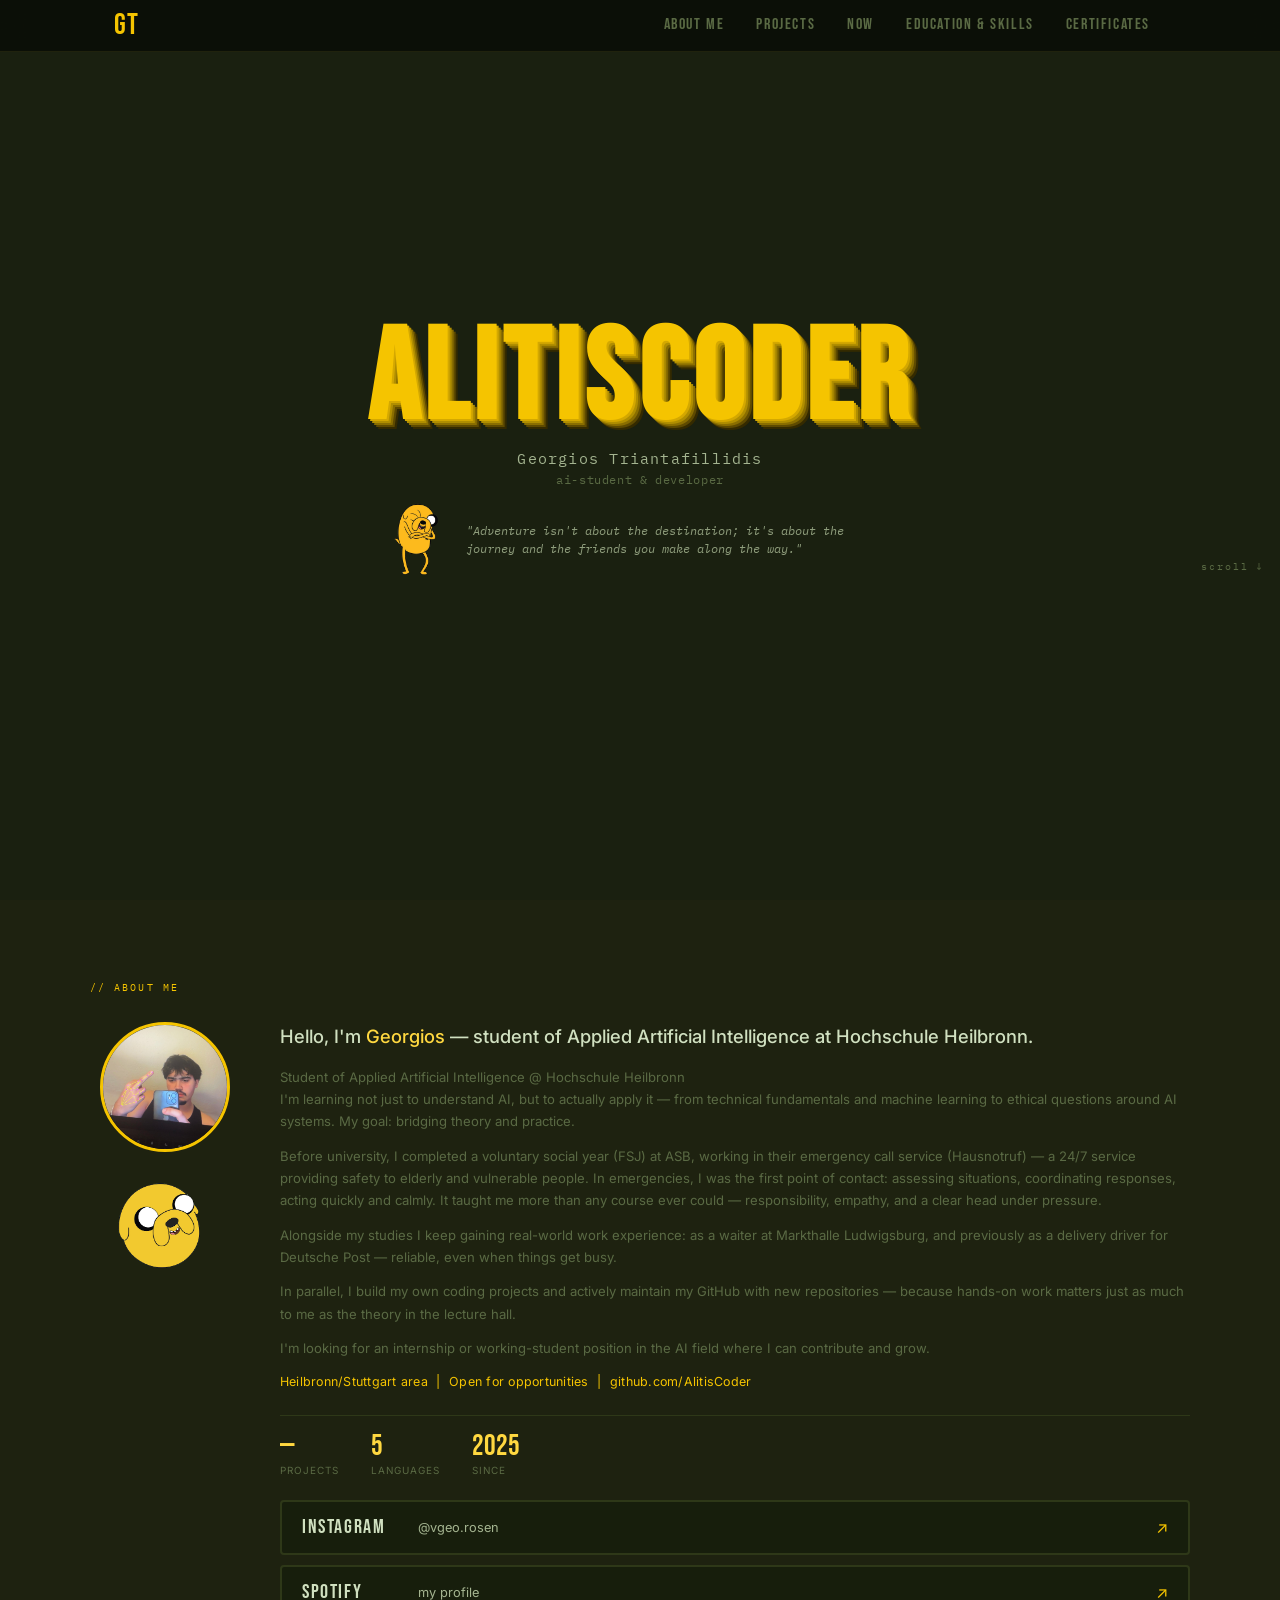
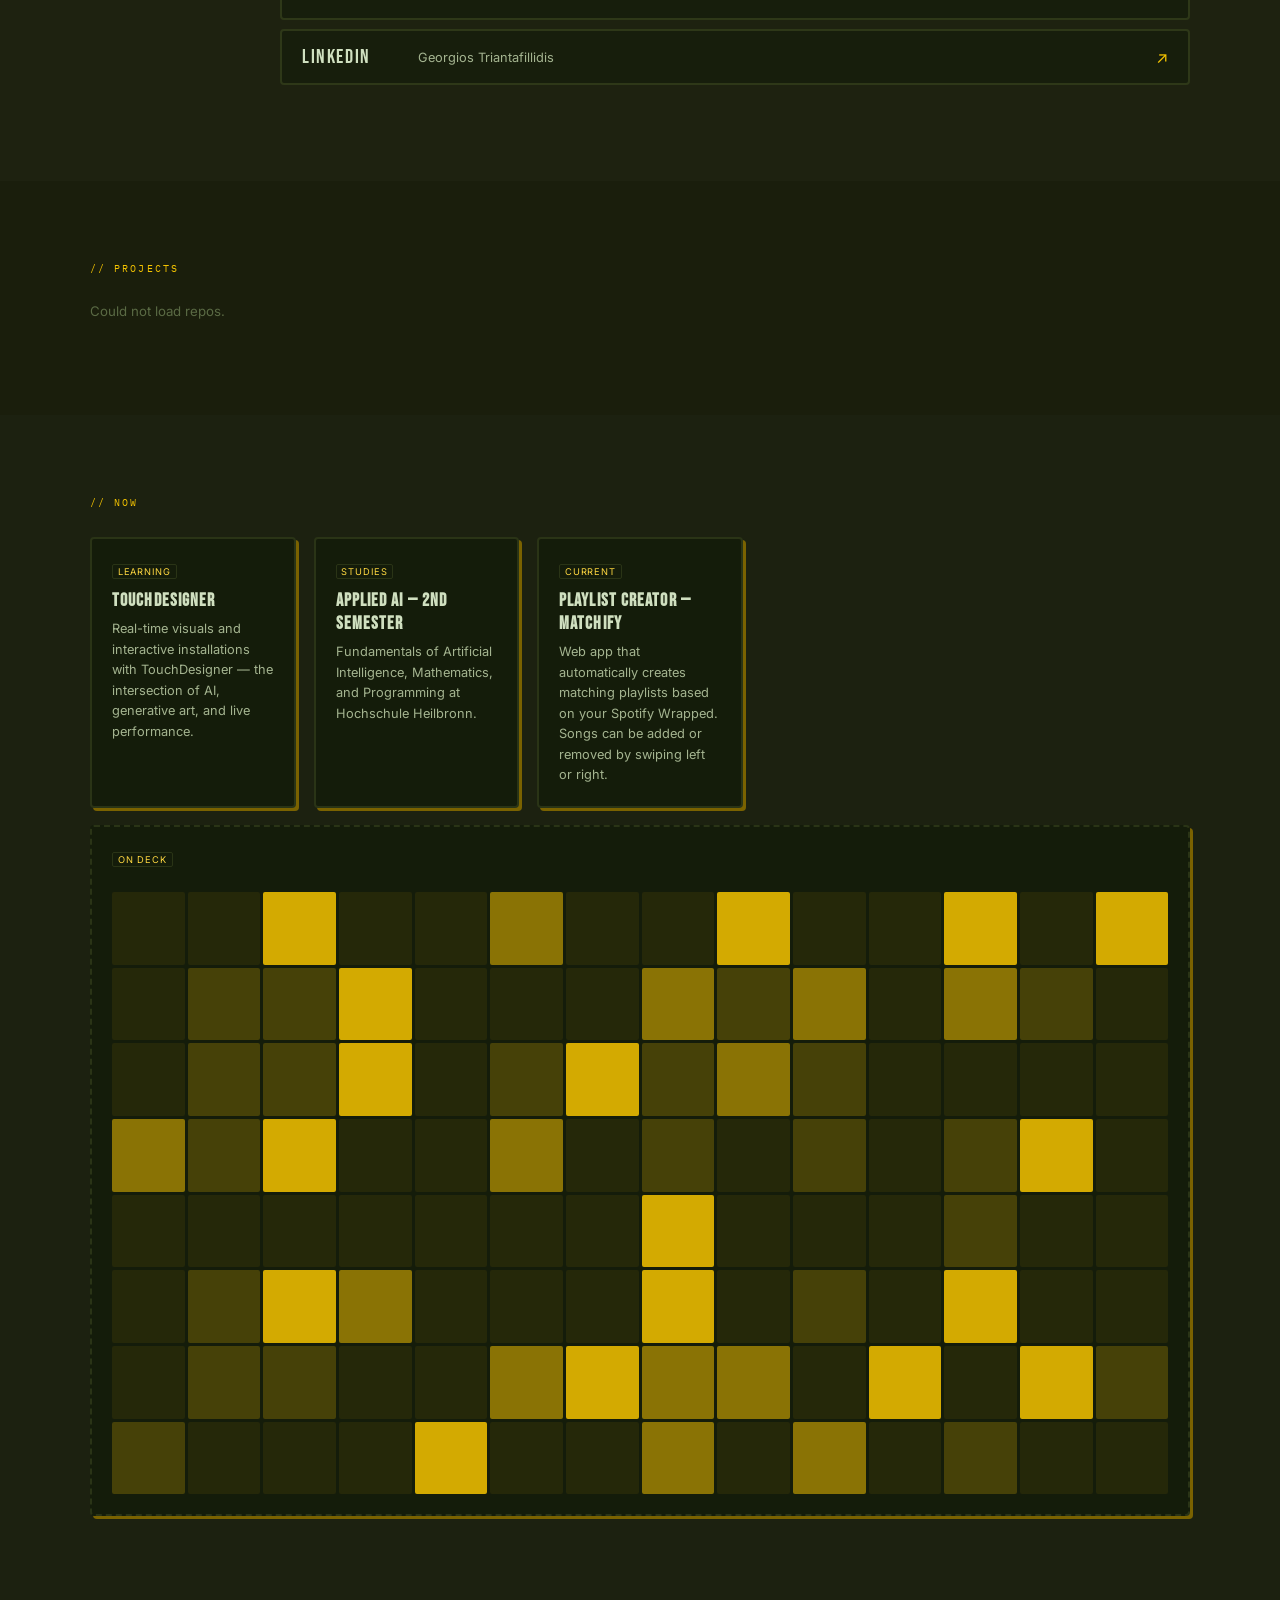
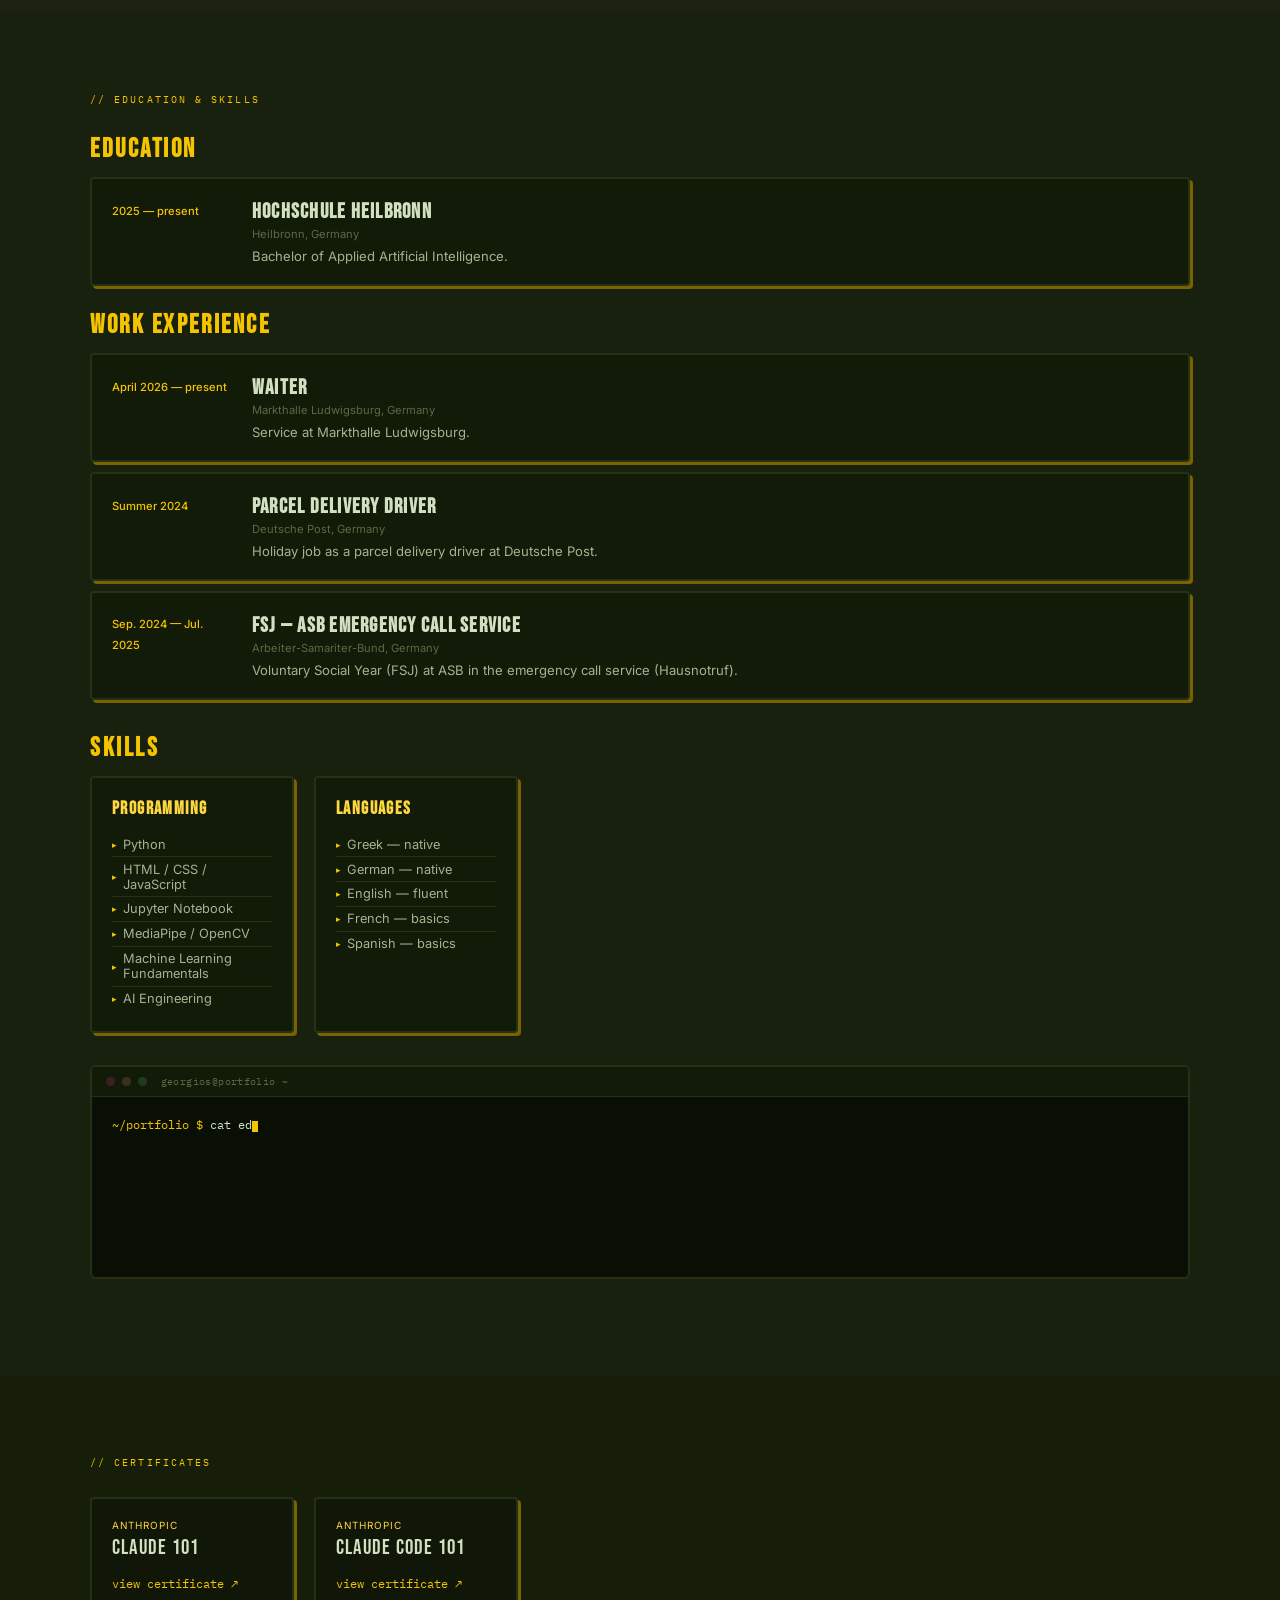
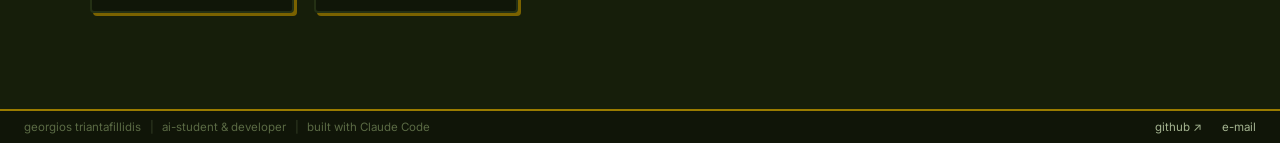
==== commit 5e1c1f27: "feat: add dot-grid background, wider layout, Matchify card, commit grid placeholder - Dot-grid backg" ====
--- a/index.html
+++ b/index.html
@@ -147,9 +147,14 @@
         </div>
 
         <div class="aktuell-card reveal">
-          <span class="aktuell-badge">next project</span>
-          <h3>Playlist Matcher</h3>
+          <span class="aktuell-badge">current</span>
+          <h3>Playlist Creator — Matchify</h3>
           <p>Web app that automatically creates matching playlists based on your Spotify Wrapped. Songs can be added or removed by swiping left or right.</p>
+        </div>
+
+        <div class="aktuell-card aktuell-card--placeholder aktuell-card--wide reveal">
+          <span class="aktuell-badge">on deck</span>
+          <div class="commit-grid" style="margin-top:0.9rem"></div>
         </div>
 
       </div>
@@ -502,7 +507,7 @@
       const grid   = document.getElementById('projectsGrid');
       const statEl = document.getElementById('statProjects');
       try {
-        const res   = await fetch('https://api.github.com/users/AlitisCoder/repos?sort=pushed&per_page=30');
+        const res   = await fetch('https://api.github.com/users/AlitisCoder/repos?sort=pushed&per_page=100');
         const repos = await res.json();
         const list  = repos.filter(r => !r.fork);
 
@@ -529,6 +534,18 @@
     }
 
     loadGitHubProjects();
+
+    // ── Commit grids ──
+    document.querySelectorAll('.commit-grid').forEach(grid => {
+      for (let i = 0; i < 112; i++) {
+        const cell = document.createElement('div');
+        cell.className = 'commit-cell';
+        const r = Math.random();
+        const opacity = r < 0.45 ? 0.07 : r < 0.68 ? 0.22 : r < 0.87 ? 0.52 : 0.85;
+        cell.style.background = `rgba(245,196,0,${opacity})`;
+        grid.appendChild(cell);
+      }
+    });
 
     // ── Jake wink click ──
     (function(){
--- a/style.css
+++ b/style.css
@@ -47,7 +47,7 @@
 }
 
 .header-inner {
-  max-width: 960px;
+  max-width: 1100px;
   margin: 0 auto;
   padding: 0 1.5rem;
   height: 100%;
@@ -212,10 +212,12 @@
 /* ── Page sections ── */
 .page-section {
   padding: 5rem 1.5rem 6rem;
+  background-image: radial-gradient(rgba(245, 196, 0, 0.055) 1px, transparent 1px);
+  background-size: 28px 28px;
 }
 
 .section-inner {
-  max-width: 780px;
+  max-width: 1100px;
   margin: 0 auto;
 }
 
@@ -529,6 +531,27 @@
 }
 
 .aktuell-card p { font-size: 0.8rem; color: var(--fg-mute); line-height: 1.6; }
+
+.aktuell-card--placeholder {
+  border-style: dashed;
+  opacity: 0.5;
+  pointer-events: none;
+}
+
+.aktuell-card--wide {
+  grid-column: 1 / -1;
+}
+
+.commit-grid {
+  display: grid;
+  grid-template-columns: repeat(14, 1fr);
+  gap: 3px;
+}
+
+.commit-cell {
+  aspect-ratio: 1;
+  border-radius: 2px;
+}
 
 /* ── Mehr ── */
 .section-title {
